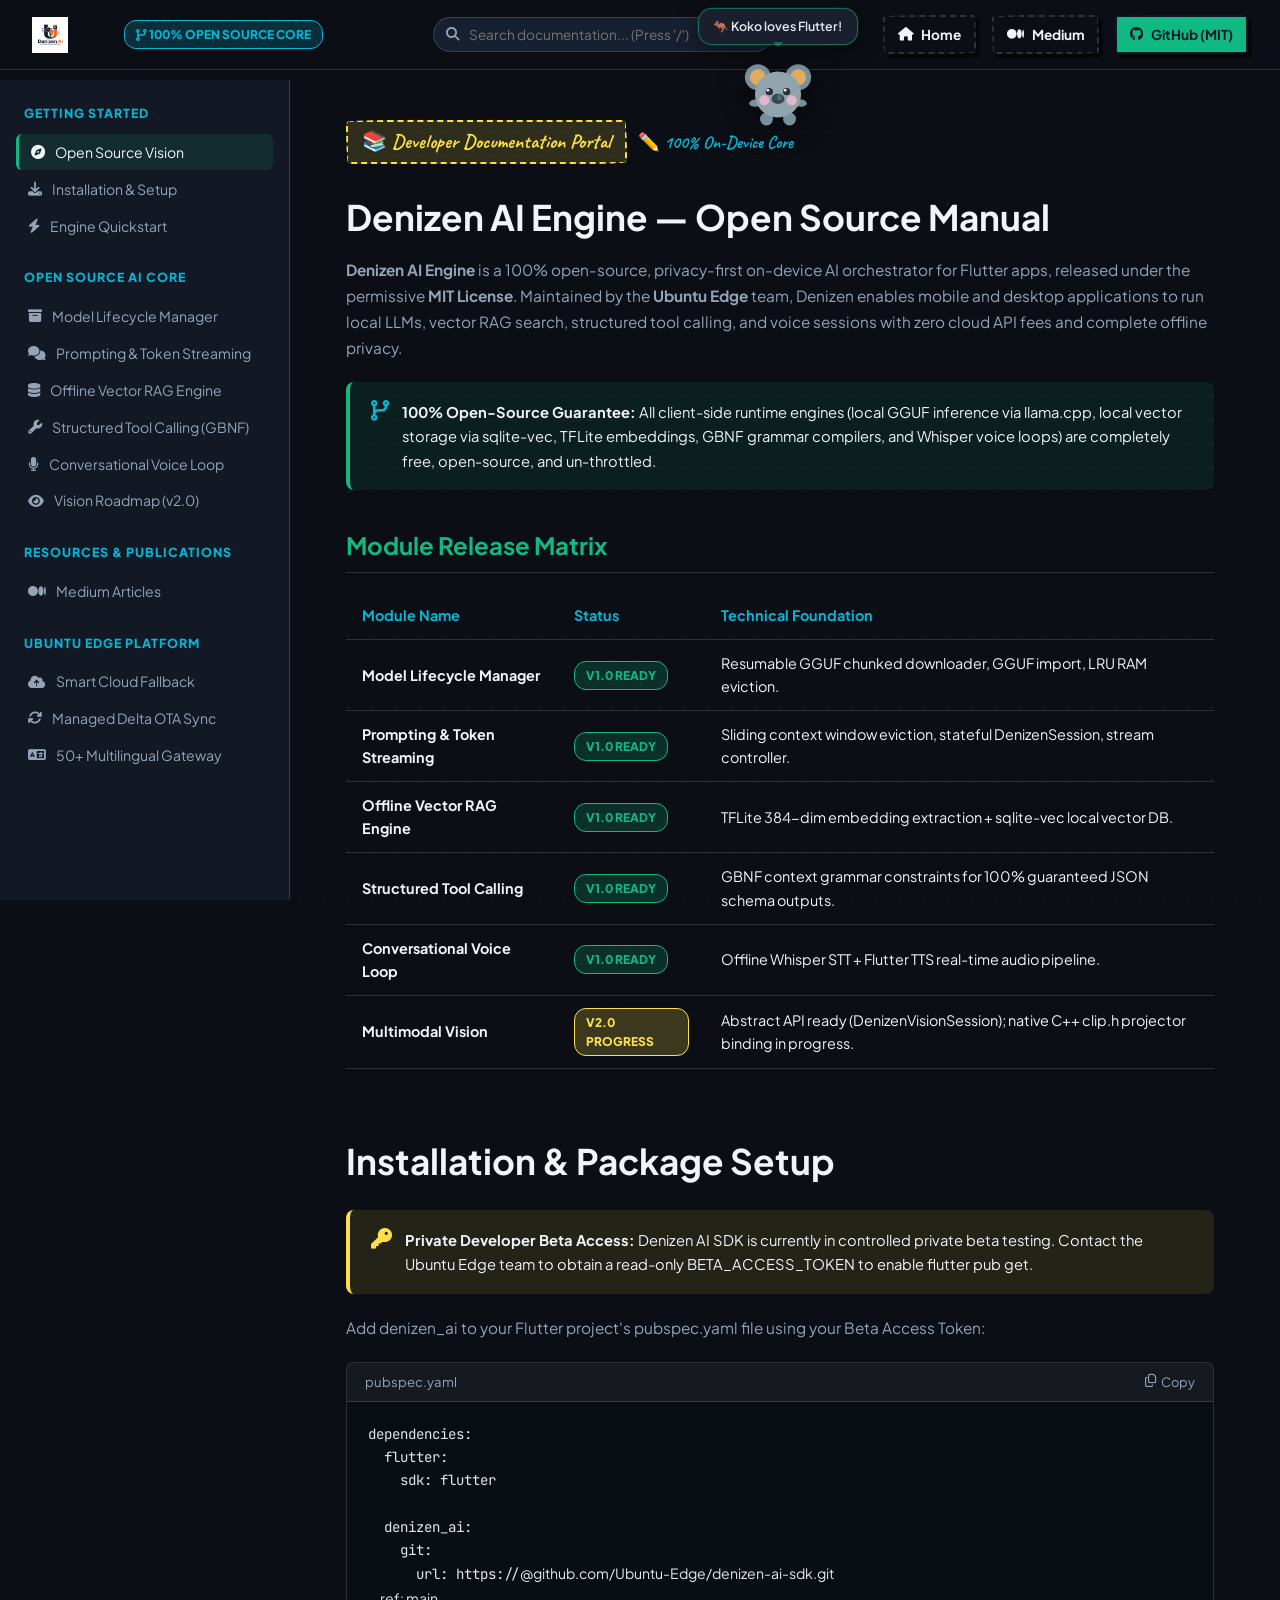
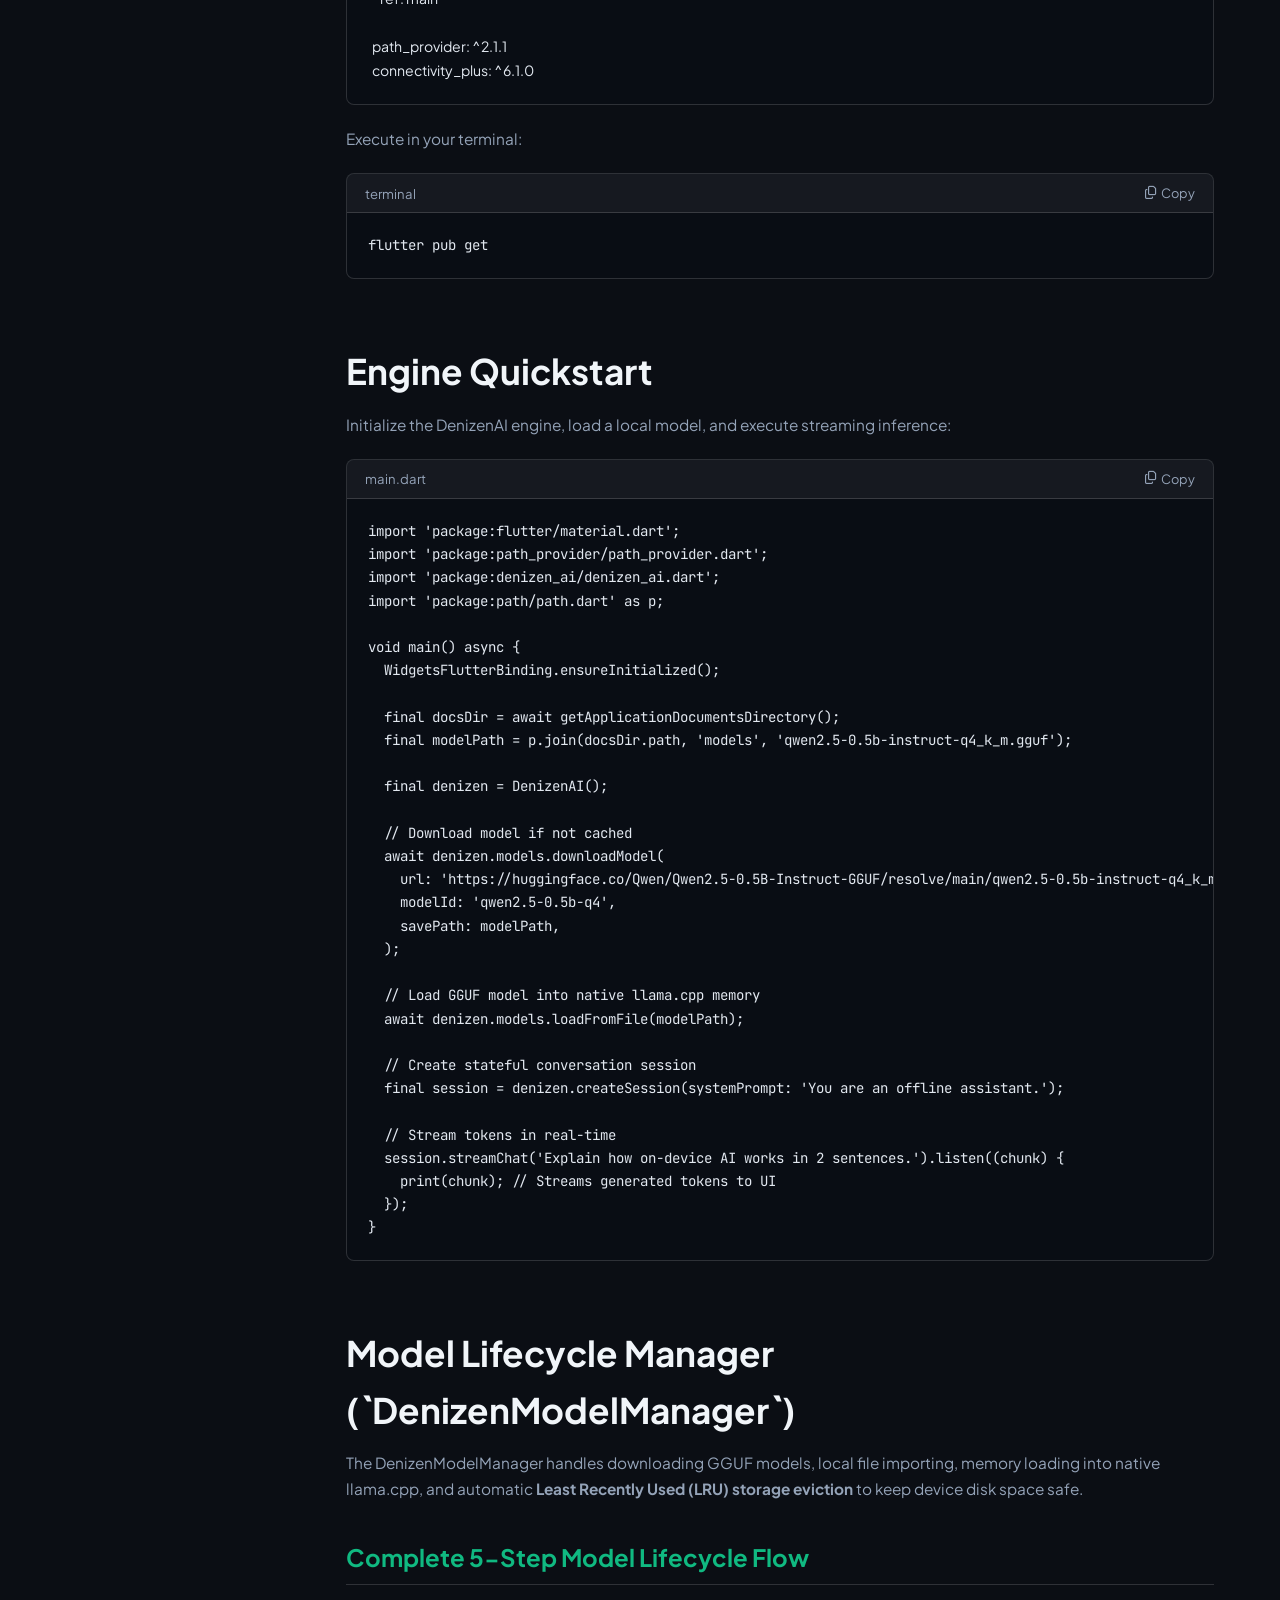
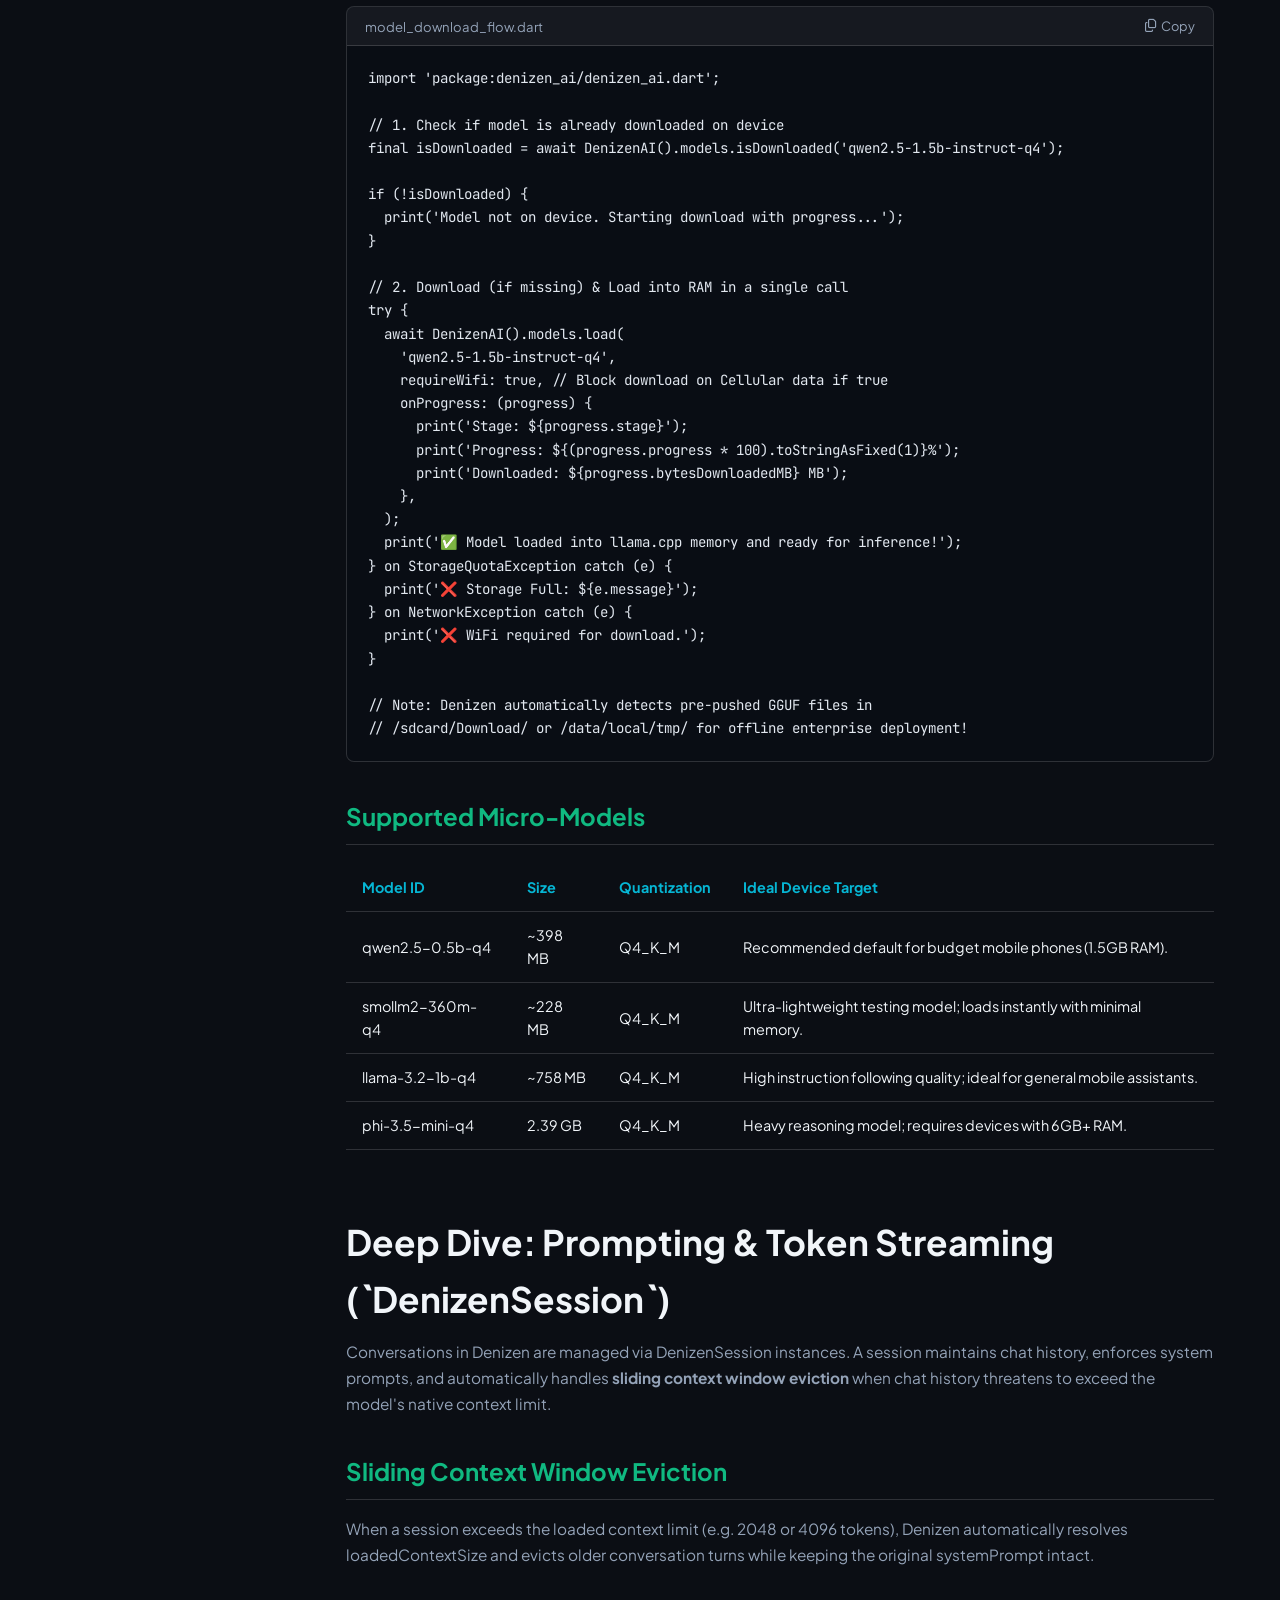
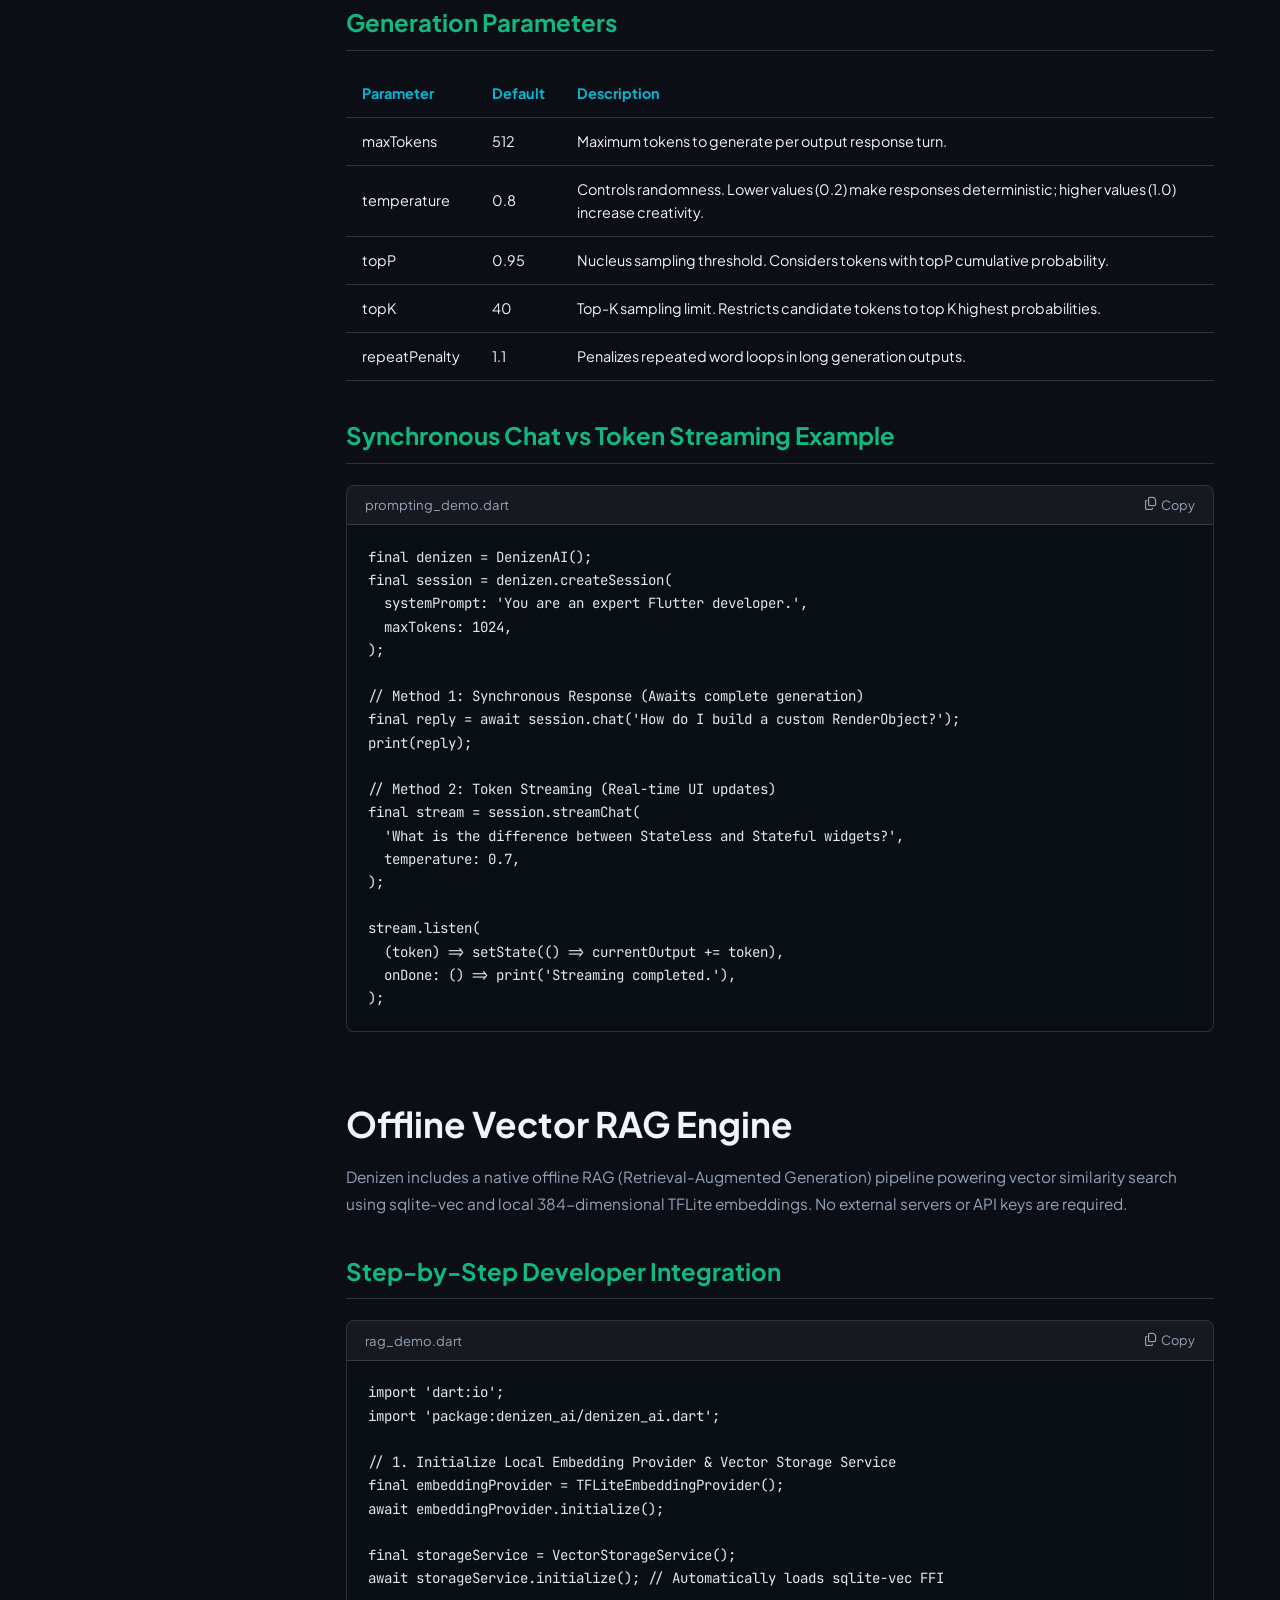
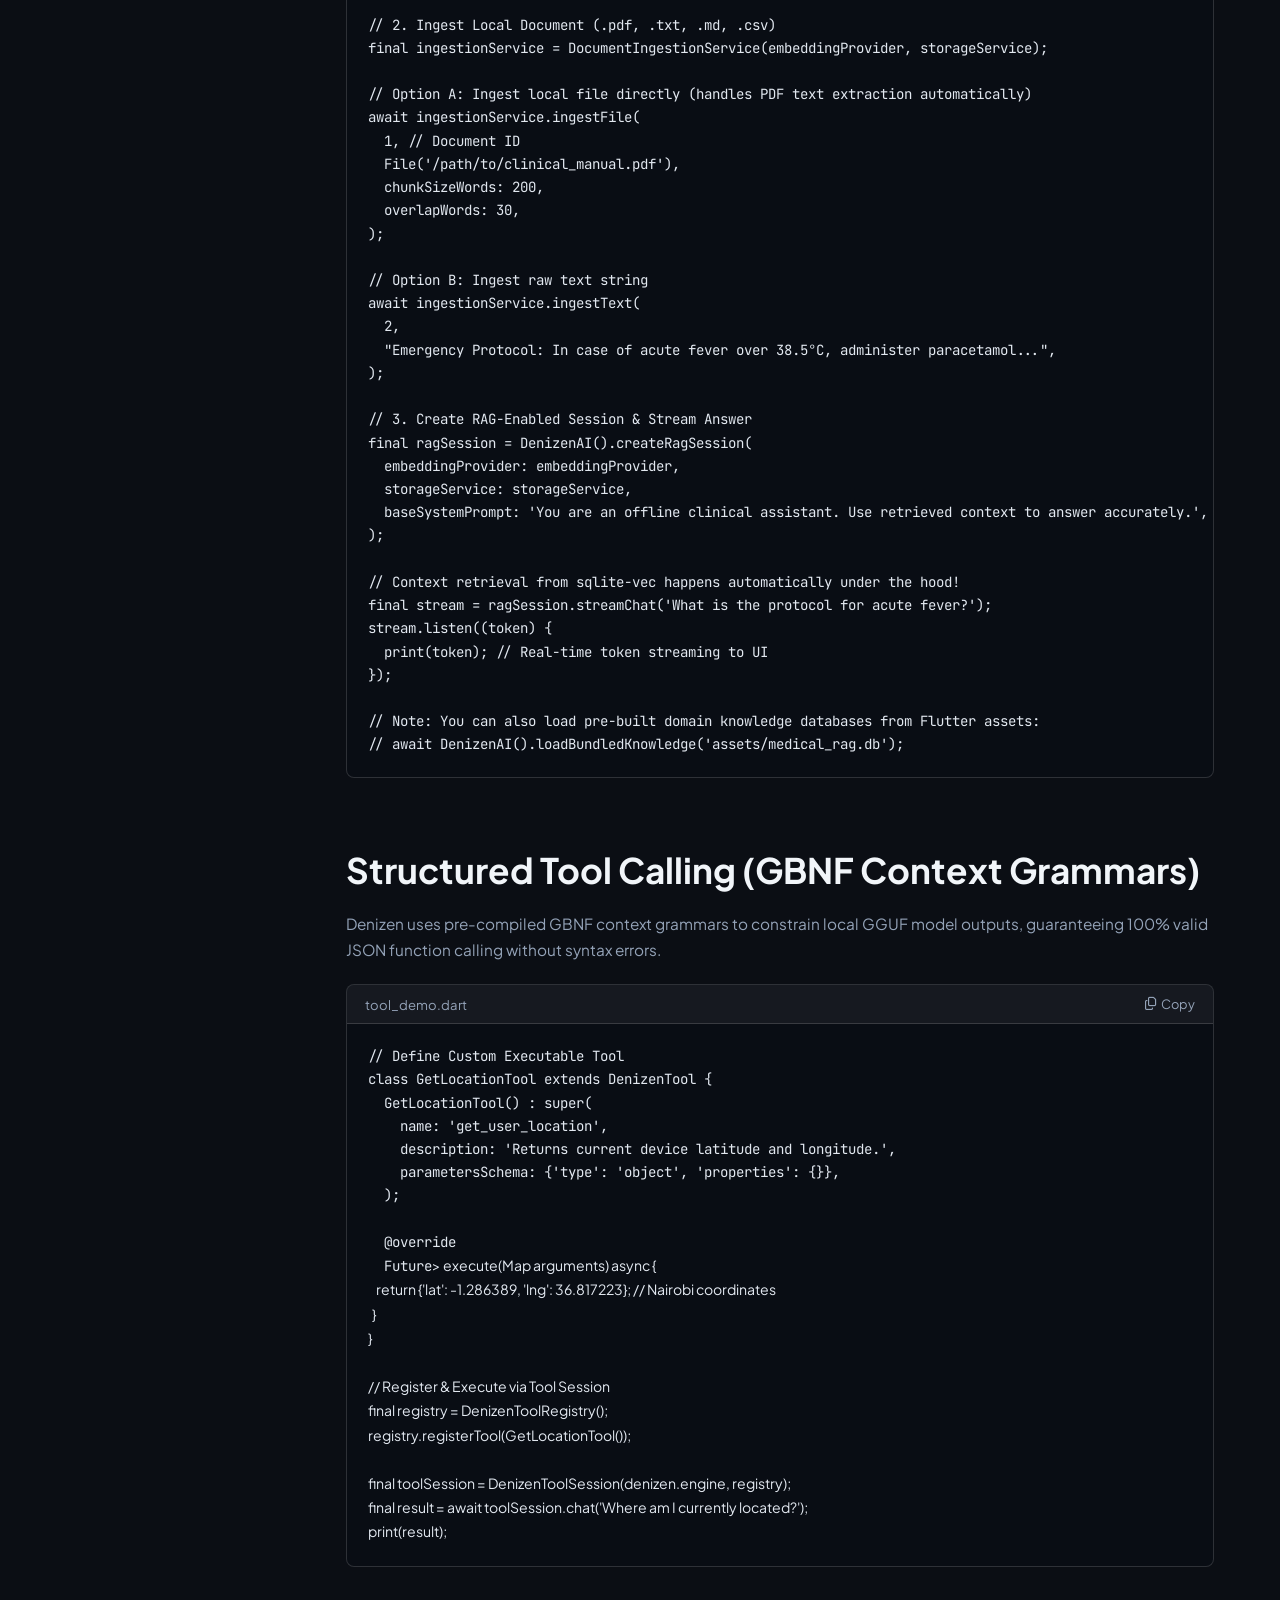
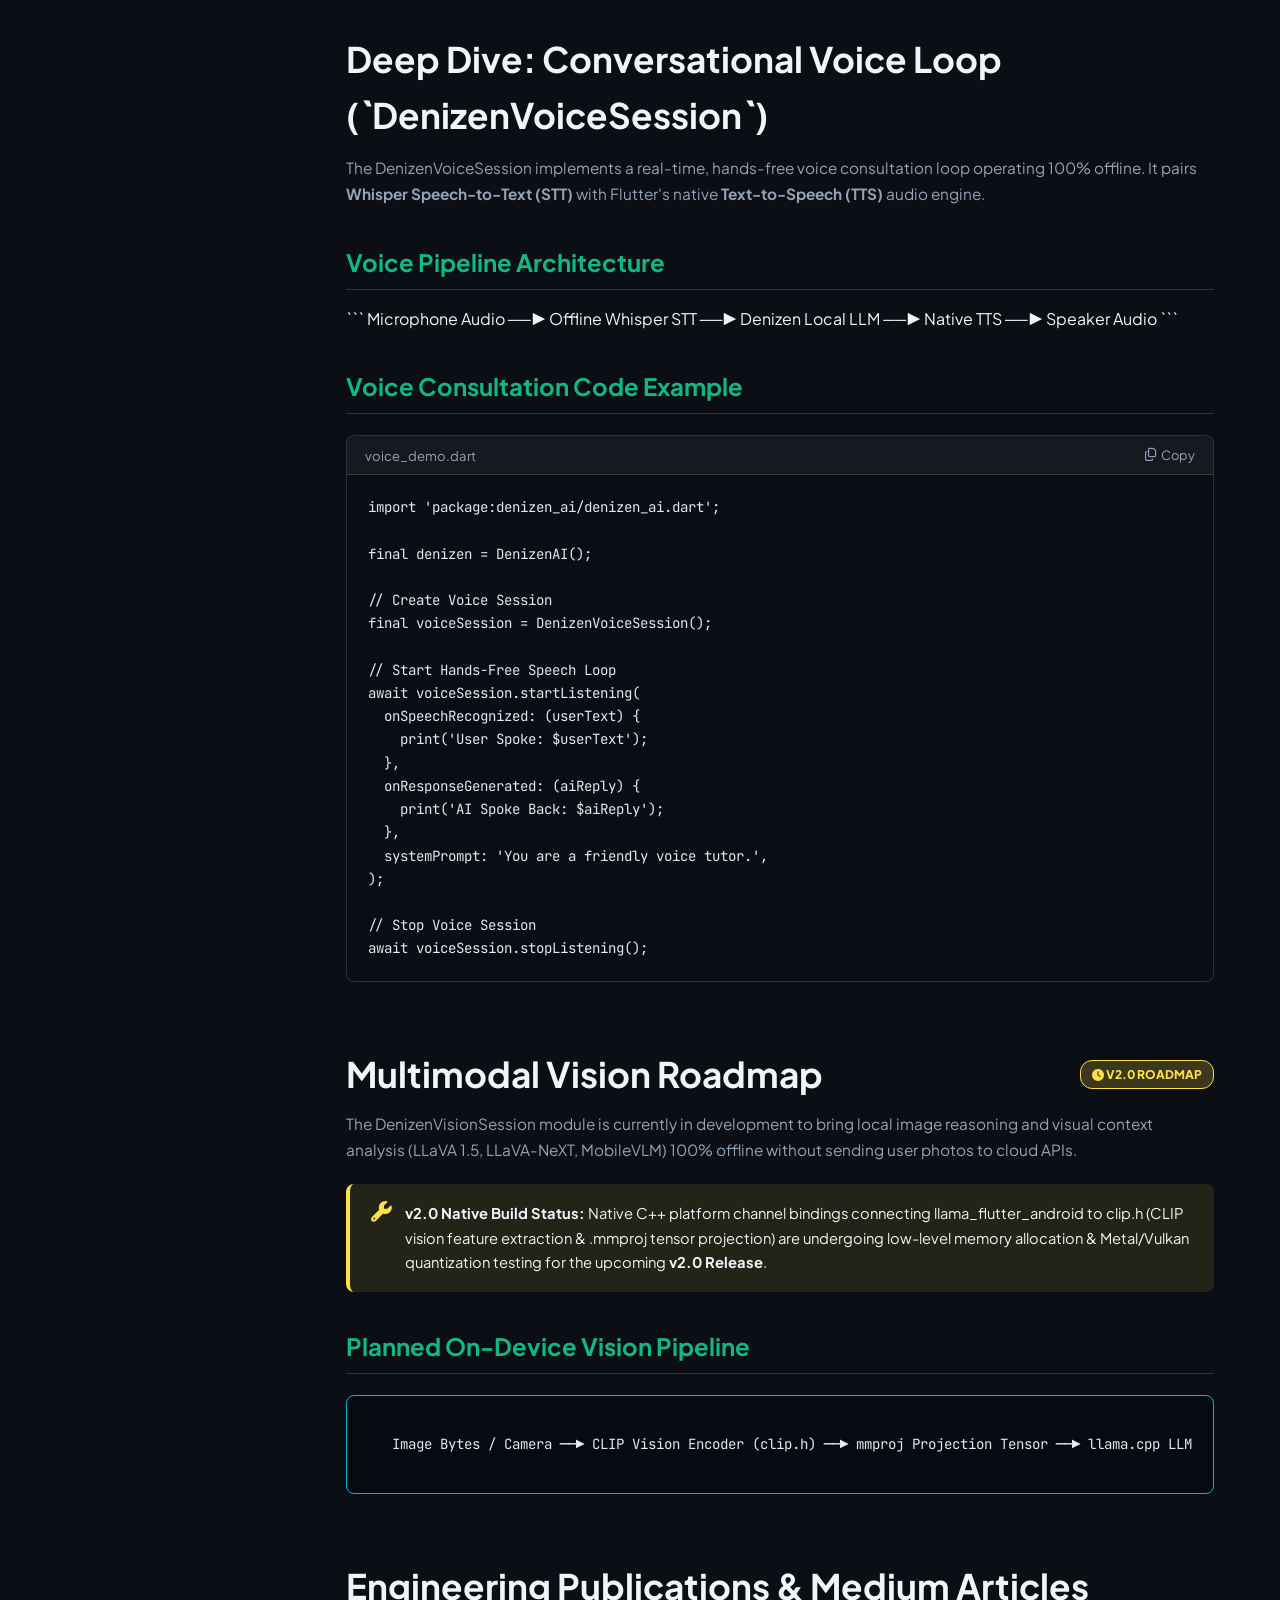
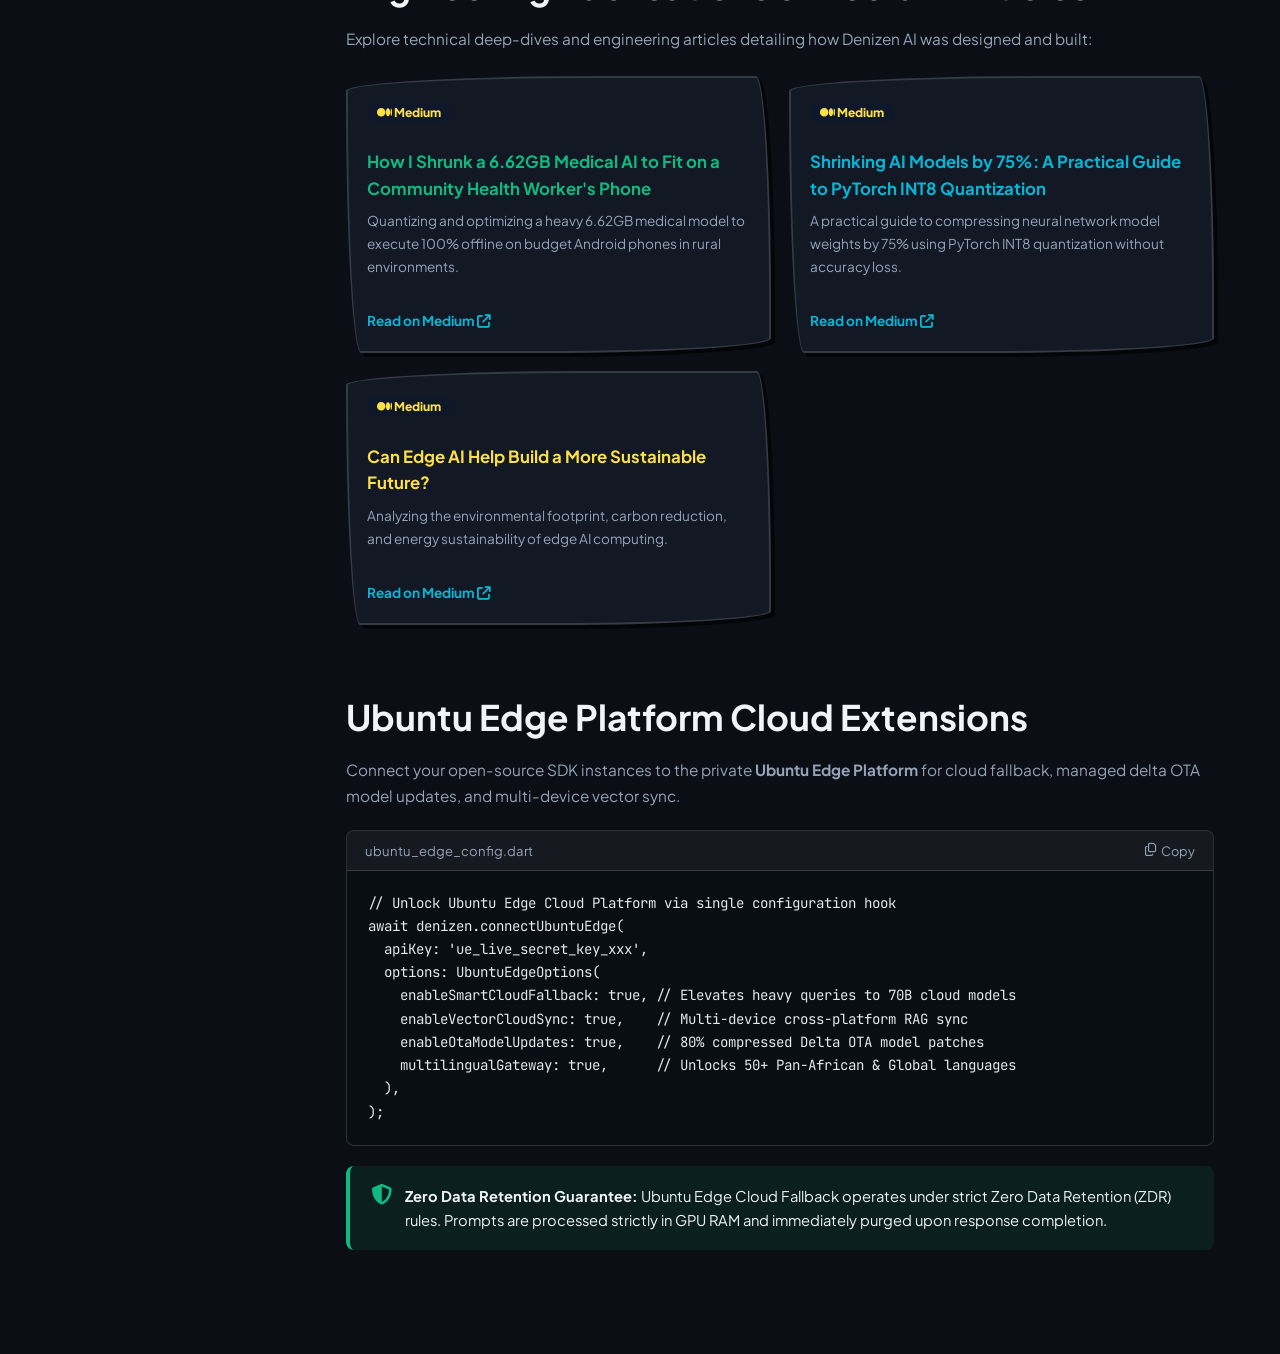
==== docs.html @ 483d98f9 "first commit" ====
<!DOCTYPE html>
<html lang="en" class="dark">
<head>
  <meta charset="UTF-8">
  <meta name="viewport" content="width=device-width, initial-scale=1.0">
  <title>Developer Documentation | Denizen AI Open Source Engine</title>
  <meta name="description" content="Official developer documentation for Denizen AI Engine: 100% open-source on-device AI framework for Flutter. Complete guides for GGUF LLMs, Vector RAG, Tool Calling, and Voice Loops.">
  
  <!-- Google Fonts -->
  <link rel="preconnect" href="https://fonts.googleapis.com">
  <link rel="preconnect" href="https://fonts.gstatic.com" crossorigin>
  <link href="https://fonts.googleapis.com/css2?family=Caveat:wght@600;700&family=Plus+Jakarta+Sans:wght@300;400;500;600;700;800&family=JetBrains+Mono:wght@400;600;700&display=swap" rel="stylesheet">
  
  <!-- FontAwesome Icons -->
  <link rel="stylesheet" href="https://cdnjs.cloudflare.com/ajax/libs/font-awesome/6.5.1/css/all.min.css">
  
  <!-- Custom Stylesheet -->
  <link rel="stylesheet" href="styles.css">

  <style>
    /* Documentation Portal Custom Layout Styling */
    .docs-layout {
      display: flex;
      min-height: calc(100vh - 120px);
      max-width: 1440px;
      margin: 0 auto;
      padding-top: 80px;
    }
    
    .docs-sidebar {
      width: 290px;
      position: sticky;
      top: 80px;
      height: calc(100vh - 80px);
      overflow-y: auto;
      border-right: 1px solid var(--border-sketch);
      padding: 1.5rem 1rem;
      background: var(--bg-card);
      flex-shrink: 0;
    }

    .docs-sidebar-section {
      margin-bottom: 1.5rem;
    }

    .docs-sidebar-title {
      font-size: 0.78rem;
      text-transform: uppercase;
      letter-spacing: 1px;
      color: var(--sketch-cyan);
      font-weight: 800;
      margin-bottom: 0.6rem;
      padding-left: 0.5rem;
    }

    .docs-sidebar-links {
      list-style: none;
      padding: 0;
      margin: 0;
    }

    .docs-sidebar-links a {
      display: flex;
      align-items: center;
      gap: 0.6rem;
      padding: 0.45rem 0.75rem;
      color: var(--text-muted);
      text-decoration: none;
      font-size: 0.88rem;
      border-radius: 6px;
      transition: all 0.2s ease;
    }

    .docs-sidebar-links a:hover,
    .docs-sidebar-links a.active {
      color: var(--text-main);
      background: rgba(16, 185, 129, 0.12);
      border-left: 3px solid var(--sketch-mint);
    }

    .docs-content {
      flex: 1;
      padding: 2.5rem 3.5rem;
      max-width: 980px;
      overflow-y: auto;
    }

    .docs-header-bar {
      position: fixed;
      top: 0;
      left: 0;
      right: 0;
      height: 70px;
      background: var(--bg-dark);
      border-bottom: 1px solid var(--border-sketch);
      display: flex;
      align-items: center;
      justify-content: space-between;
      padding: 0 2rem;
      z-index: 1000;
    }

    .docs-search-box {
      position: relative;
      width: 340px;
    }

    .docs-search-box input {
      width: 100%;
      background: var(--bg-input);
      border: 1px solid var(--border-sketch);
      color: var(--text-main);
      padding: 0.5rem 1rem 0.5rem 2.2rem;
      border-radius: 20px;
      font-size: 0.85rem;
    }

    .docs-search-box i {
      position: absolute;
      left: 0.8rem;
      top: 50%;
      transform: translateY(-50%);
      color: var(--text-muted);
      font-size: 0.85rem;
    }

    .docs-section {
      margin-bottom: 4rem;
      scroll-margin-top: 90px;
    }

    .docs-section h1 {
      font-size: 2.2rem;
      margin-bottom: 0.75rem;
      color: var(--text-main);
    }

    .docs-section h2 {
      font-size: 1.5rem;
      margin-top: 2.2rem;
      margin-bottom: 1rem;
      color: var(--sketch-mint);
      border-bottom: 1px solid var(--border-sketch);
      padding-bottom: 0.5rem;
    }

    .docs-section h3 {
      font-size: 1.15rem;
      margin-top: 1.6rem;
      margin-bottom: 0.6rem;
      color: var(--sketch-yellow);
    }

    .docs-section p {
      line-height: 1.7;
      color: var(--text-muted);
      margin-bottom: 1rem;
      font-size: 0.96rem;
    }

    .docs-section ul, .docs-section ol {
      color: var(--text-muted);
      line-height: 1.7;
      margin-bottom: 1.2rem;
      padding-left: 1.5rem;
    }

    .docs-section li {
      margin-bottom: 0.4rem;
    }

    .doc-alert {
      padding: 1.1rem 1.3rem;
      border-radius: 8px;
      margin: 1.3rem 0;
      display: flex;
      gap: 0.85rem;
      align-items: flex-start;
      font-size: 0.92rem;
      line-height: 1.65;
    }

    .doc-alert-tip {
      background: rgba(16, 185, 129, 0.1);
      border-left: 4px solid var(--sketch-mint);
      color: var(--text-main);
    }

    .doc-alert-important {
      background: rgba(253, 224, 71, 0.1);
      border-left: 4px solid var(--sketch-yellow);
      color: var(--text-main);
    }

    .doc-alert-warning {
      background: rgba(251, 113, 133, 0.1);
      border-left: 4px solid var(--sketch-pink);
      color: var(--text-main);
    }

    .code-block-wrapper {
      position: relative;
      margin: 1.3rem 0;
      background: #090d14;
      border: 1px solid var(--border-sketch);
      border-radius: 8px;
      overflow: hidden;
    }

    .code-header {
      display: flex;
      justify-content: space-between;
      align-items: center;
      padding: 0.55rem 1.1rem;
      background: rgba(255, 255, 255, 0.05);
      border-bottom: 1px solid var(--border-sketch);
      font-family: var(--font-mono);
      font-size: 0.82rem;
      color: var(--text-muted);
    }

    .btn-copy {
      background: transparent;
      border: none;
      color: var(--text-muted);
      cursor: pointer;
      font-size: 0.8rem;
      display: flex;
      align-items: center;
      gap: 0.35rem;
      transition: color 0.2s;
    }

    .btn-copy:hover {
      color: var(--sketch-mint);
    }

    pre code {
      display: block;
      padding: 1.3rem;
      overflow-x: auto;
      font-family: var(--font-mono);
      font-size: 0.88rem;
      line-height: 1.65;
      color: #e2e8f0;
    }

    .badge-status {
      display: inline-block;
      padding: 0.25rem 0.7rem;
      border-radius: 12px;
      font-size: 0.75rem;
      font-weight: 800;
      text-transform: uppercase;
    }

    .badge-ready {
      background: rgba(16, 185, 129, 0.2);
      color: var(--sketch-mint);
      border: 1px solid var(--sketch-mint);
    }

    .badge-open-source {
      background: rgba(6, 182, 212, 0.2);
      color: var(--sketch-cyan);
      border: 1px solid var(--sketch-cyan);
    }

    .badge-progress {
      background: rgba(253, 224, 71, 0.2);
      color: var(--sketch-yellow);
      border: 1px solid var(--sketch-yellow);
    }

    .params-table {
      width: 100%;
      border-collapse: collapse;
      margin: 1.2rem 0;
      font-size: 0.9rem;
    }

    .params-table th, .params-table td {
      padding: 0.75rem 1rem;
      border-bottom: 1px solid var(--border-sketch);
      text-align: left;
    }

    .params-table th {
      color: var(--sketch-cyan);
      font-weight: 700;
    }

    @media (max-width: 900px) {
      .docs-sidebar {
        display: none;
      }
      .docs-content {
        padding: 1.5rem;
      }
      .docs-search-box {
        width: 180px;
      }
    }
  </style>
</head>
<body>

  <!-- Noise & Doodle Background Overlay -->
  <div class="doodle-bg-overlay"></div>

  <!-- Documentation Header Bar -->
  <header class="docs-header-bar">
    <div style="display: flex; align-items: center; gap: 1rem;">
      <a href="index.html" class="logo">
        <img src="assets/denizen_logo.png" alt="Denizen AI Logo" style="height: 36px;">
      </a>
      <span class="badge-status badge-open-source"><i class="fa-solid fa-code-branch"></i> 100% Open Source Core</span>
    </div>

    <div class="docs-search-box">
      <i class="fa-solid fa-magnifying-glass"></i>
      <input type="text" id="docsSearch" placeholder="Search documentation... (Press '/')" onkeyup="filterDocs()">
    </div>

    <div style="display: flex; align-items: center; gap: 1rem;">
      <a href="index.html" class="btn btn-sketch-outline" style="padding: 0.4rem 0.8rem; font-size: 0.85rem;">
        <i class="fa-solid fa-house"></i> Home
      </a>
      <a href="https://medium.com/@ibrahimfadhili" target="_blank" class="btn btn-sketch-outline" style="padding: 0.4rem 0.8rem; font-size: 0.85rem;">
        <i class="fa-brands fa-medium"></i> Medium
      </a>
      <a href="https://github.com/Ubuntu-Edge/denizen-ai-sdk" target="_blank" class="btn btn-sketch-primary" style="padding: 0.4rem 0.8rem; font-size: 0.85rem;">
        <i class="fa-brands fa-github"></i> GitHub (MIT)
      </a>
    </div>
  </header>

  <!-- Docs Main Layout -->
  <div class="docs-layout">

    <!-- Sidebar Navigation -->
    <aside class="docs-sidebar">
      <div class="docs-sidebar-section">
        <div class="docs-sidebar-title">Getting Started</div>
        <ul class="docs-sidebar-links">
          <li><a href="#overview" class="active"><i class="fa-solid fa-compass"></i> Open Source Vision</a></li>
          <li><a href="#installation"><i class="fa-solid fa-download"></i> Installation & Setup</a></li>
          <li><a href="#quickstart"><i class="fa-solid fa-bolt"></i> Engine Quickstart</a></li>
        </ul>
      </div>

      <div class="docs-sidebar-section">
        <div class="docs-sidebar-title">Open Source AI Core</div>
        <ul class="docs-sidebar-links">
          <li><a href="#model-management"><i class="fa-solid fa-box-archive"></i> Model Lifecycle Manager</a></li>
          <li><a href="#prompting-streaming"><i class="fa-solid fa-comments"></i> Prompting & Token Streaming</a></li>
          <li><a href="#vector-rag"><i class="fa-solid fa-database"></i> Offline Vector RAG Engine</a></li>
          <li><a href="#tool-calling"><i class="fa-solid fa-wrench"></i> Structured Tool Calling (GBNF)</a></li>
          <li><a href="#voice-engine"><i class="fa-solid fa-microphone"></i> Conversational Voice Loop</a></li>
          <li><a href="#multimodal-vision"><i class="fa-solid fa-eye"></i> Vision Roadmap (v2.0)</a></li>
        </ul>
      </div>

      <div class="docs-sidebar-section">
        <div class="docs-sidebar-title">Resources & Publications</div>
        <ul class="docs-sidebar-links">
          <li><a href="#medium-articles"><i class="fa-brands fa-medium"></i> Medium Articles</a></li>
        </ul>
      </div>

      <div class="docs-sidebar-section">
        <div class="docs-sidebar-title">Ubuntu Edge Platform</div>
        <ul class="docs-sidebar-links">
          <li><a href="#smart-cloud-fallback"><i class="fa-solid fa-cloud-arrow-up"></i> Smart Cloud Fallback</a></li>
          <li><a href="#delta-ota-updates"><i class="fa-solid fa-arrows-rotate"></i> Managed Delta OTA Sync</a></li>
          <li><a href="#multilingual"><i class="fa-solid fa-language"></i> 50+ Multilingual Gateway</a></li>
        </ul>
      </div>
    </aside>

    <!-- Main Documentation Content -->
    <main class="docs-content">

      <!-- SECTION 1: OVERVIEW -->
      <section id="overview" class="docs-section">
        <div style="margin-bottom: 0.8rem;">
          <span class="handwriting-badge bg-yellow">📚 Developer Documentation Portal</span>
          <span class="handwriting" style="font-size: 1.1rem; margin-left: 0.5rem; color: var(--sketch-cyan);">✏️ 100% On-Device Core</span>
        </div>
        <h1>Denizen AI Engine — Open Source Manual</h1>
        <p><strong>Denizen AI Engine</strong> is a 100% open-source, privacy-first on-device AI orchestrator for Flutter apps, released under the permissive <strong>MIT License</strong>. Maintained by the <strong>Ubuntu Edge</strong> team, Denizen enables mobile and desktop applications to run local LLMs, vector RAG search, structured tool calling, and voice sessions with zero cloud API fees and complete offline privacy.</p>
        
        <div class="doc-alert doc-alert-tip">
          <i class="fa-solid fa-code-branch" style="font-size: 1.3rem; color: var(--sketch-cyan);"></i>
          <div>
            <strong>100% Open-Source Guarantee:</strong> All client-side runtime engines (local GGUF inference via <code>llama.cpp</code>, local vector storage via <code>sqlite-vec</code>, TFLite embeddings, GBNF grammar compilers, and Whisper voice loops) are completely free, open-source, and un-throttled.
          </div>
        </div>

        <h2>Module Release Matrix</h2>
        <table class="params-table">
          <thead>
            <tr>
              <th>Module Name</th>
              <th>Status</th>
              <th>Technical Foundation</th>
            </tr>
          </thead>
          <tbody>
            <tr>
              <td><strong>Model Lifecycle Manager</strong></td>
              <td><span class="badge-status badge-ready">v1.0 Ready</span></td>
              <td>Resumable GGUF chunked downloader, GGUF import, LRU RAM eviction.</td>
            </tr>
            <tr>
              <td><strong>Prompting & Token Streaming</strong></td>
              <td><span class="badge-status badge-ready">v1.0 Ready</span></td>
              <td>Sliding context window eviction, stateful <code>DenizenSession</code>, stream controller.</td>
            </tr>
            <tr>
              <td><strong>Offline Vector RAG Engine</strong></td>
              <td><span class="badge-status badge-ready">v1.0 Ready</span></td>
              <td>TFLite 384-dim embedding extraction + <code>sqlite-vec</code> local vector DB.</td>
            </tr>
            <tr>
              <td><strong>Structured Tool Calling</strong></td>
              <td><span class="badge-status badge-ready">v1.0 Ready</span></td>
              <td>GBNF context grammar constraints for 100% guaranteed JSON schema outputs.</td>
            </tr>
            <tr>
              <td><strong>Conversational Voice Loop</strong></td>
              <td><span class="badge-status badge-ready">v1.0 Ready</span></td>
              <td>Offline Whisper STT + Flutter TTS real-time audio pipeline.</td>
            </tr>
            <tr>
              <td><strong>Multimodal Vision</strong></td>
              <td><span class="badge-status badge-progress">v2.0 Progress</span></td>
              <td>Abstract API ready (<code>DenizenVisionSession</code>); native C++ <code>clip.h</code> projector binding in progress.</td>
            </tr>
          </tbody>
        </table>
      </section>

      <!-- SECTION 2: INSTALLATION -->
      <section id="installation" class="docs-section">
        <h1>Installation & Package Setup</h1>
        
        <div class="doc-alert doc-alert-tip" style="border-left-color: var(--sketch-yellow); background: rgba(253, 224, 71, 0.1);">
          <i class="fa-solid fa-key" style="font-size: 1.3rem; color: var(--sketch-yellow);"></i>
          <div>
            <strong>Private Developer Beta Access:</strong> Denizen AI SDK is currently in controlled private beta testing. Contact the Ubuntu Edge team to obtain a read-only <code>BETA_ACCESS_TOKEN</code> to enable <code>flutter pub get</code>.
          </div>
        </div>

        <p>Add <code>denizen_ai</code> to your Flutter project's <code>pubspec.yaml</code> file using your Beta Access Token:</p>

        <div class="code-block-wrapper">
          <div class="code-header">
            <span>pubspec.yaml</span>
            <button class="btn-copy" onclick="copyCode(this)"><i class="fa-regular fa-copy"></i> Copy</button>
          </div>
          <pre><code>dependencies:
  flutter:
    sdk: flutter

  denizen_ai:
    git:
      url: https://<YOUR_BETA_TOKEN>@github.com/Ubuntu-Edge/denizen-ai-sdk.git
      ref: main

  path_provider: ^2.1.1
  connectivity_plus: ^6.1.0</code></pre>
        </div>

        <p>Execute in your terminal:</p>
        <div class="code-block-wrapper">
          <div class="code-header">
            <span>terminal</span>
            <button class="btn-copy" onclick="copyCode(this)"><i class="fa-regular fa-copy"></i> Copy</button>
          </div>
          <pre><code>flutter pub get</code></pre>
        </div>
      </section>

      <!-- SECTION 3: QUICKSTART -->
      <section id="quickstart" class="docs-section">
        <h1>Engine Quickstart</h1>
        <p>Initialize the <code>DenizenAI</code> engine, load a local model, and execute streaming inference:</p>

        <div class="code-block-wrapper">
          <div class="code-header">
            <span>main.dart</span>
            <button class="btn-copy" onclick="copyCode(this)"><i class="fa-regular fa-copy"></i> Copy</button>
          </div>
          <pre><code>import 'package:flutter/material.dart';
import 'package:path_provider/path_provider.dart';
import 'package:denizen_ai/denizen_ai.dart';
import 'package:path/path.dart' as p;

void main() async {
  WidgetsFlutterBinding.ensureInitialized();

  final docsDir = await getApplicationDocumentsDirectory();
  final modelPath = p.join(docsDir.path, 'models', 'qwen2.5-0.5b-instruct-q4_k_m.gguf');

  final denizen = DenizenAI();
  
  // Download model if not cached
  await denizen.models.downloadModel(
    url: 'https://huggingface.co/Qwen/Qwen2.5-0.5B-Instruct-GGUF/resolve/main/qwen2.5-0.5b-instruct-q4_k_m.gguf',
    modelId: 'qwen2.5-0.5b-q4',
    savePath: modelPath,
  );

  // Load GGUF model into native llama.cpp memory
  await denizen.models.loadFromFile(modelPath);

  // Create stateful conversation session
  final session = denizen.createSession(systemPrompt: 'You are an offline assistant.');

  // Stream tokens in real-time
  session.streamChat('Explain how on-device AI works in 2 sentences.').listen((chunk) {
    print(chunk); // Streams generated tokens to UI
  });
}</code></pre>
        </div>
      </section>

      <!-- SECTION 4: MODEL MANAGEMENT -->
      <section id="model-management" class="docs-section">
        <h1>Model Lifecycle Manager (`DenizenModelManager`)</h1>
        <p>The <code>DenizenModelManager</code> handles downloading GGUF models, local file importing, memory loading into native <code>llama.cpp</code>, and automatic <strong>Least Recently Used (LRU) storage eviction</strong> to keep device disk space safe.</p>

        <h2>Complete 5-Step Model Lifecycle Flow</h2>
        <div class="code-block-wrapper">
          <div class="code-header">
            <span>model_download_flow.dart</span>
            <button class="btn-copy" onclick="copyCode(this)"><i class="fa-regular fa-copy"></i> Copy</button>
          </div>
          <pre><code>import 'package:denizen_ai/denizen_ai.dart';

// 1. Check if model is already downloaded on device
final isDownloaded = await DenizenAI().models.isDownloaded('qwen2.5-1.5b-instruct-q4');

if (!isDownloaded) {
  print('Model not on device. Starting download with progress...');
}

// 2. Download (if missing) & Load into RAM in a single call
try {
  await DenizenAI().models.load(
    'qwen2.5-1.5b-instruct-q4',
    requireWifi: true, // Block download on Cellular data if true
    onProgress: (progress) {
      print('Stage: ${progress.stage}');
      print('Progress: ${(progress.progress * 100).toStringAsFixed(1)}%');
      print('Downloaded: ${progress.bytesDownloadedMB} MB');
    },
  );
  print('✅ Model loaded into llama.cpp memory and ready for inference!');
} on StorageQuotaException catch (e) {
  print('❌ Storage Full: ${e.message}');
} on NetworkException catch (e) {
  print('❌ WiFi required for download.');
}

// Note: Denizen automatically detects pre-pushed GGUF files in 
// /sdcard/Download/ or /data/local/tmp/ for offline enterprise deployment!</code></pre>
        </div>

        <h2>Supported Micro-Models</h2>
        <table class="params-table">
          <thead>
            <tr>
              <th>Model ID</th>
              <th>Size</th>
              <th>Quantization</th>
              <th>Ideal Device Target</th>
            </tr>
          </thead>
          <tbody>
            <tr>
              <td><code>qwen2.5-0.5b-q4</code></td>
              <td>~398 MB</td>
              <td>Q4_K_M</td>
              <td>Recommended default for budget mobile phones (1.5GB RAM).</td>
            </tr>
            <tr>
              <td><code>smollm2-360m-q4</code></td>
              <td>~228 MB</td>
              <td>Q4_K_M</td>
              <td>Ultra-lightweight testing model; loads instantly with minimal memory.</td>
            </tr>
            <tr>
              <td><code>llama-3.2-1b-q4</code></td>
              <td>~758 MB</td>
              <td>Q4_K_M</td>
              <td>High instruction following quality; ideal for general mobile assistants.</td>
            </tr>
            <tr>
              <td><code>phi-3.5-mini-q4</code></td>
              <td>2.39 GB</td>
              <td>Q4_K_M</td>
              <td>Heavy reasoning model; requires devices with 6GB+ RAM.</td>
            </tr>
          </tbody>
        </table>
      </section>

      <!-- SECTION 5: DEEP DIVE - PROMPTING & STREAMING -->
      <section id="prompting-streaming" class="docs-section">
        <h1>Deep Dive: Prompting & Token Streaming (`DenizenSession`)</h1>
        <p>Conversations in Denizen are managed via <code>DenizenSession</code> instances. A session maintains chat history, enforces system prompts, and automatically handles <strong>sliding context window eviction</strong> when chat history threatens to exceed the model's native context limit.</p>

        <h2>Sliding Context Window Eviction</h2>
        <p>When a session exceeds the loaded context limit (e.g. 2048 or 4096 tokens), Denizen automatically resolves <code>loadedContextSize</code> and evicts older conversation turns while keeping the original <code>systemPrompt</code> intact.</p>

        <h2>Generation Parameters</h2>
        <table class="params-table">
          <thead>
            <tr>
              <th>Parameter</th>
              <th>Default</th>
              <th>Description</th>
            </tr>
          </thead>
          <tbody>
            <tr>
              <td><code>maxTokens</code></td>
              <td><code>512</code></td>
              <td>Maximum tokens to generate per output response turn.</td>
            </tr>
            <tr>
              <td><code>temperature</code></td>
              <td><code>0.8</code></td>
              <td>Controls randomness. Lower values (0.2) make responses deterministic; higher values (1.0) increase creativity.</td>
            </tr>
            <tr>
              <td><code>topP</code></td>
              <td><code>0.95</code></td>
              <td>Nucleus sampling threshold. Considers tokens with topP cumulative probability.</td>
            </tr>
            <tr>
              <td><code>topK</code></td>
              <td><code>40</code></td>
              <td>Top-K sampling limit. Restricts candidate tokens to top K highest probabilities.</td>
            </tr>
            <tr>
              <td><code>repeatPenalty</code></td>
              <td><code>1.1</code></td>
              <td>Penalizes repeated word loops in long generation outputs.</td>
            </tr>
          </tbody>
        </table>

        <h2>Synchronous Chat vs Token Streaming Example</h2>
        <div class="code-block-wrapper">
          <div class="code-header">
            <span>prompting_demo.dart</span>
            <button class="btn-copy" onclick="copyCode(this)"><i class="fa-regular fa-copy"></i> Copy</button>
          </div>
          <pre><code>final denizen = DenizenAI();
final session = denizen.createSession(
  systemPrompt: 'You are an expert Flutter developer.',
  maxTokens: 1024,
);

// Method 1: Synchronous Response (Awaits complete generation)
final reply = await session.chat('How do I build a custom RenderObject?');
print(reply);

// Method 2: Token Streaming (Real-time UI updates)
final stream = session.streamChat(
  'What is the difference between Stateless and Stateful widgets?',
  temperature: 0.7,
);

stream.listen(
  (token) => setState(() => currentOutput += token),
  onDone: () => print('Streaming completed.'),
);</code></pre>
        </div>
      </section>

      <!-- SECTION 6: OFFLINE VECTOR RAG -->
      <section id="vector-rag" class="docs-section">
        <h1>Offline Vector RAG Engine</h1>
        <p>Denizen includes a native offline RAG (Retrieval-Augmented Generation) pipeline powering vector similarity search using <code>sqlite-vec</code> and local 384-dimensional TFLite embeddings. No external servers or API keys are required.</p>

        <h2>Step-by-Step Developer Integration</h2>
        <div class="code-block-wrapper">
          <div class="code-header">
            <span>rag_demo.dart</span>
            <button class="btn-copy" onclick="copyCode(this)"><i class="fa-regular fa-copy"></i> Copy</button>
          </div>
          <pre><code>import 'dart:io';
import 'package:denizen_ai/denizen_ai.dart';

// 1. Initialize Local Embedding Provider & Vector Storage Service
final embeddingProvider = TFLiteEmbeddingProvider();
await embeddingProvider.initialize();

final storageService = VectorStorageService();
await storageService.initialize(); // Automatically loads sqlite-vec FFI

// 2. Ingest Local Document (.pdf, .txt, .md, .csv)
final ingestionService = DocumentIngestionService(embeddingProvider, storageService);

// Option A: Ingest local file directly (handles PDF text extraction automatically)
await ingestionService.ingestFile(
  1, // Document ID
  File('/path/to/clinical_manual.pdf'),
  chunkSizeWords: 200,
  overlapWords: 30,
);

// Option B: Ingest raw text string
await ingestionService.ingestText(
  2,
  "Emergency Protocol: In case of acute fever over 38.5°C, administer paracetamol...",
);

// 3. Create RAG-Enabled Session & Stream Answer
final ragSession = DenizenAI().createRagSession(
  embeddingProvider: embeddingProvider,
  storageService: storageService,
  baseSystemPrompt: 'You are an offline clinical assistant. Use retrieved context to answer accurately.',
);

// Context retrieval from sqlite-vec happens automatically under the hood!
final stream = ragSession.streamChat('What is the protocol for acute fever?');
stream.listen((token) {
  print(token); // Real-time token streaming to UI
});

// Note: You can also load pre-built domain knowledge databases from Flutter assets:
// await DenizenAI().loadBundledKnowledge('assets/medical_rag.db');</code></pre>
        </div>
      </section>

      <!-- SECTION 7: STRUCTURED TOOL CALLING -->
      <section id="tool-calling" class="docs-section">
        <h1>Structured Tool Calling (GBNF Context Grammars)</h1>
        <p>Denizen uses pre-compiled GBNF context grammars to constrain local GGUF model outputs, guaranteeing 100% valid JSON function calling without syntax errors.</p>

        <div class="code-block-wrapper">
          <div class="code-header">
            <span>tool_demo.dart</span>
            <button class="btn-copy" onclick="copyCode(this)"><i class="fa-regular fa-copy"></i> Copy</button>
          </div>
          <pre><code>// Define Custom Executable Tool
class GetLocationTool extends DenizenTool {
  GetLocationTool() : super(
    name: 'get_user_location',
    description: 'Returns current device latitude and longitude.',
    parametersSchema: {'type': 'object', 'properties': {}},
  );

  @override
  Future<Map<String, dynamic>> execute(Map<String, dynamic> arguments) async {
    return {'lat': -1.286389, 'lng': 36.817223}; // Nairobi coordinates
  }
}

// Register & Execute via Tool Session
final registry = DenizenToolRegistry();
registry.registerTool(GetLocationTool());

final toolSession = DenizenToolSession(denizen.engine, registry);
final result = await toolSession.chat('Where am I currently located?');
print(result);</code></pre>
        </div>
      </section>

      <!-- SECTION 8: CONVERSATIONAL VOICE LOOP -->
      <section id="voice-engine" class="docs-section">
        <h1>Deep Dive: Conversational Voice Loop (`DenizenVoiceSession`)</h1>
        <p>The <code>DenizenVoiceSession</code> implements a real-time, hands-free voice consultation loop operating 100% offline. It pairs <strong>Whisper Speech-to-Text (STT)</strong> with Flutter's native <strong>Text-to-Speech (TTS)</strong> audio engine.</p>

        <h2>Voice Pipeline Architecture</h2>
        ```
         Microphone Audio ──▶ Offline Whisper STT ──▶ Denizen Local LLM ──▶ Native TTS ──▶ Speaker Audio
        ```

        <h2>Voice Consultation Code Example</h2>
        <div class="code-block-wrapper">
          <div class="code-header">
            <span>voice_demo.dart</span>
            <button class="btn-copy" onclick="copyCode(this)"><i class="fa-regular fa-copy"></i> Copy</button>
          </div>
          <pre><code>import 'package:denizen_ai/denizen_ai.dart';

final denizen = DenizenAI();

// Create Voice Session
final voiceSession = DenizenVoiceSession();

// Start Hands-Free Speech Loop
await voiceSession.startListening(
  onSpeechRecognized: (userText) {
    print('User Spoke: $userText');
  },
  onResponseGenerated: (aiReply) {
    print('AI Spoke Back: $aiReply');
  },
  systemPrompt: 'You are a friendly voice tutor.',
);

// Stop Voice Session
await voiceSession.stopListening();</code></pre>
        </div>
      </section>

      <!-- SECTION 9: MULTIMODAL VISION -->
      <section id="multimodal-vision" class="docs-section">
        <div style="display: flex; align-items: center; justify-content: space-between; margin-bottom: 0.5rem;">
          <h1 style="margin: 0;">Multimodal Vision Roadmap</h1>
          <span class="badge-status badge-progress"><i class="fa-solid fa-clock"></i> v2.0 Roadmap</span>
        </div>
        
        <p>The <code>DenizenVisionSession</code> module is currently in development to bring local image reasoning and visual context analysis (LLaVA 1.5, LLaVA-NeXT, MobileVLM) 100% offline without sending user photos to cloud APIs.</p>

        <div class="doc-alert doc-alert-important">
          <i class="fa-solid fa-wrench" style="font-size: 1.3rem; color: var(--sketch-yellow);"></i>
          <div>
            <strong>v2.0 Native Build Status:</strong> Native C++ platform channel bindings connecting <code>llama_flutter_android</code> to <code>clip.h</code> (CLIP vision feature extraction & <code>.mmproj</code> tensor projection) are undergoing low-level memory allocation & Metal/Vulkan quantization testing for the upcoming <strong>v2.0 Release</strong>.
          </div>
        </div>

        <h2>Planned On-Device Vision Pipeline</h2>
        <div class="code-block-wrapper" style="background: #070a10; padding: 1rem; border-color: var(--sketch-cyan);">
          <pre style="margin: 0; padding: 0;"><code> Image Bytes / Camera ──▶ CLIP Vision Encoder (clip.h) ──▶ mmproj Projection Tensor ──▶ llama.cpp LLM Context ──▶ Text Stream</code></pre>
        </div>
      </section>
      <!-- SECTION 10: MEDIUM ENGINEERING PUBLICATIONS -->
      <section id="medium-articles" class="docs-section">
        <h1>Engineering Publications & Medium Articles</h1>
        <p>Explore technical deep-dives and engineering articles detailing how Denizen AI was designed and built:</p>

        <div style="display: grid; grid-template-columns: repeat(auto-fit, minmax(280px, 1fr)); gap: 18px; margin: 1.5rem 0;">
          <a href="https://medium.com/@ibrahimfadhili/how-i-shrunk-a-6-62gb-medical-ai-to-fit-on-a-community-health-workers-phone-7bb77befe1d0" target="_blank" class="sketch-card" style="text-decoration: none; color: inherit; padding: 1.2rem; display: flex; flex-direction: column; justify-content: space-between;">
            <div>
              <span class="doodle-tag" style="margin-bottom: 0.5rem;"><i class="fa-brands fa-medium"></i> Medium</span>
              <h3 style="font-size: 1.05rem; margin-bottom: 0.4rem; color: var(--sketch-mint);">How I Shrunk a 6.62GB Medical AI to Fit on a Community Health Worker's Phone</h3>
              <p style="font-size: 0.85rem; color: var(--text-muted);">Quantizing and optimizing a heavy 6.62GB medical model to execute 100% offline on budget Android phones in rural environments.</p>
            </div>
            <div style="margin-top: 1rem; font-size: 0.85rem; font-weight: 700; color: var(--sketch-cyan);">Read on Medium <i class="fa-solid fa-arrow-up-right-from-square"></i></div>
          </a>

          <a href="https://medium.com/@ibrahimfadhili/shrinking-ai-models-by-75-a-practical-guide-to-pytorch-int8-quantization-f8a24836bc28" target="_blank" class="sketch-card" style="text-decoration: none; color: inherit; padding: 1.2rem; display: flex; flex-direction: column; justify-content: space-between;">
            <div>
              <span class="doodle-tag" style="margin-bottom: 0.5rem;"><i class="fa-brands fa-medium"></i> Medium</span>
              <h3 style="font-size: 1.05rem; margin-bottom: 0.4rem; color: var(--sketch-cyan);">Shrinking AI Models by 75%: A Practical Guide to PyTorch INT8 Quantization</h3>
              <p style="font-size: 0.85rem; color: var(--text-muted);">A practical guide to compressing neural network model weights by 75% using PyTorch INT8 quantization without accuracy loss.</p>
            </div>
            <div style="margin-top: 1rem; font-size: 0.85rem; font-weight: 700; color: var(--sketch-cyan);">Read on Medium <i class="fa-solid fa-arrow-up-right-from-square"></i></div>
          </a>

          <a href="https://medium.com/@ibrahimfadhili/can-edge-ai-help-build-a-more-sustainable-future-d96461188111" target="_blank" class="sketch-card" style="text-decoration: none; color: inherit; padding: 1.2rem; display: flex; flex-direction: column; justify-content: space-between;">
            <div>
              <span class="doodle-tag" style="margin-bottom: 0.5rem;"><i class="fa-brands fa-medium"></i> Medium</span>
              <h3 style="font-size: 1.05rem; margin-bottom: 0.4rem; color: var(--sketch-yellow);">Can Edge AI Help Build a More Sustainable Future?</h3>
              <p style="font-size: 0.85rem; color: var(--text-muted);">Analyzing the environmental footprint, carbon reduction, and energy sustainability of edge AI computing.</p>
            </div>
            <div style="margin-top: 1rem; font-size: 0.85rem; font-weight: 700; color: var(--sketch-cyan);">Read on Medium <i class="fa-solid fa-arrow-up-right-from-square"></i></div>
          </a>
        </div>
      </section>

      <!-- SECTION 11: UBUNTU EDGE PLATFORM -->
      <section id="smart-cloud-fallback" class="docs-section">
        <h1>Ubuntu Edge Platform Cloud Extensions</h1>
        <p>Connect your open-source SDK instances to the private <strong>Ubuntu Edge Platform</strong> for cloud fallback, managed delta OTA model updates, and multi-device vector sync.</p>

        <div class="code-block-wrapper">
          <div class="code-header">
            <span>ubuntu_edge_config.dart</span>
            <button class="btn-copy" onclick="copyCode(this)"><i class="fa-regular fa-copy"></i> Copy</button>
          </div>
          <pre><code>// Unlock Ubuntu Edge Cloud Platform via single configuration hook
await denizen.connectUbuntuEdge(
  apiKey: 'ue_live_secret_key_xxx',
  options: UbuntuEdgeOptions(
    enableSmartCloudFallback: true, // Elevates heavy queries to 70B cloud models
    enableVectorCloudSync: true,    // Multi-device cross-platform RAG sync
    enableOtaModelUpdates: true,    // 80% compressed Delta OTA model patches
    multilingualGateway: true,      // Unlocks 50+ Pan-African & Global languages
  ),
);</code></pre>
        </div>

        <div class="doc-alert doc-alert-tip">
          <i class="fa-solid fa-shield-halved" style="font-size: 1.3rem; color: var(--sketch-mint);"></i>
          <div>
            <strong>Zero Data Retention Guarantee:</strong> Ubuntu Edge Cloud Fallback operates under strict Zero Data Retention (ZDR) rules. Prompts are processed strictly in GPU RAM and immediately purged upon response completion.
          </div>
        </div>
      </section>

    </main>
  </div>

  <script>
    // Copy code snippet helper
    function copyCode(button) {
      const codeBlock = button.parentElement.nextElementSibling.querySelector('code');
      navigator.clipboard.writeText(codeBlock.innerText).then(() => {
        const originalText = button.innerHTML;
        button.innerHTML = '<i class="fa-solid fa-check" style="color: #10b981;"></i> Copied!';
        setTimeout(() => {
          button.innerHTML = originalText;
        }, 2000);
      });
    }

    // Filter documentation sections via search box
    function filterDocs() {
      const query = document.getElementById('docsSearch').value.toLowerCase();
      const sections = document.querySelectorAll('.docs-section');
      
      sections.forEach(sec => {
        const text = sec.innerText.toLowerCase();
        if (text.includes(query)) {
          sec.style.display = 'block';
        } else {
          sec.style.display = 'none';
        }
      });
    }

    // Dynamic Sidebar Active Link Handler & ScrollSpy
    const sidebarLinks = document.querySelectorAll('.docs-sidebar-links a');
    const docSections = document.querySelectorAll('.docs-section');

    function setActiveSidebarLink(activeHref) {
      sidebarLinks.forEach(link => {
        if (link.getAttribute('href') === activeHref) {
          link.classList.add('active');
        } else {
          link.classList.remove('active');
        }
      });
    }

    sidebarLinks.forEach(link => {
      link.addEventListener('click', () => {
        const href = link.getAttribute('href');
        if (href.startsWith('#')) {
          setActiveSidebarLink(href);
        }
      });
    });

    // ScrollSpy: Automatically highlight active section as user scrolls
    const observerOptions = {
      root: null,
      rootMargin: '-10% 0px -65% 0px',
      threshold: 0
    };

    const observer = new IntersectionObserver((entries) => {
      entries.forEach(entry => {
        if (entry.isIntersecting) {
          const id = entry.target.getAttribute('id');
          if (id) {
            setActiveSidebarLink(`#${id}`);
          }
        }
      });
    }, observerOptions);

    docSections.forEach(sec => observer.observe(sec));

    // Shortcut '/' to focus search box
    document.addEventListener('keydown', (e) => {
      if (e.key === '/' && document.activeElement.tagName !== 'INPUT') {
        e.preventDefault();
        document.getElementById('docsSearch').focus();
      }
    });
  </script>

  <!-- ============================================================
       KOKO THE CLIMBING KOALA — Full Animated Mascot
       Koko walks across the bottom, climbs up the edge,
       perches on section headers and drops witty comments!
       ============================================================ -->
  <div id="koala-climber" class="idle" title="Click Koko!" onclick="koalaOnClick()">
    <svg class="koala-svg" viewBox="0 0 100 100" xmlns="http://www.w3.org/2000/svg">
      <!-- Arms (behind body) -->
      <ellipse class="koala-arm-l" cx="18" cy="60" rx="8" ry="5" fill="#78909c" />
      <ellipse class="koala-arm-r" cx="82" cy="60" rx="8" ry="5" fill="#78909c" />
      <!-- Legs -->
      <circle class="koala-leg-l" cx="34" cy="82" r="9" fill="#78909c" />
      <circle class="koala-leg-r" cx="66" cy="82" r="9" fill="#78909c" />
      <!-- Ears -->
      <circle class="koala-ear-l" cx="22" cy="24" r="18" fill="#78909c" />
      <circle cx="22" cy="24" r="11" fill="#ffb74d" opacity="0.75" />
      <circle class="koala-ear-r" cx="78" cy="24" r="18" fill="#78909c" />
      <circle cx="78" cy="24" r="11" fill="#ffb74d" opacity="0.75" />
      <!-- Head -->
      <circle cx="50" cy="48" r="32" fill="#90a4ae" />
      <!-- Cheeks -->
      <circle cx="31" cy="56" r="7" fill="#f8bbd0" opacity="0.8" />
      <circle cx="69" cy="56" r="7" fill="#f8bbd0" opacity="0.8" />
      <!-- Eyes -->
      <circle class="koala-eye" cx="38" cy="44" r="5" fill="#263238" />
      <circle class="koala-eye" cx="62" cy="44" r="5" fill="#263238" />
      <!-- Eye shine -->
      <circle cx="40" cy="42" r="1.8" fill="#ffffff" />
      <circle cx="64" cy="42" r="1.8" fill="#ffffff" />
      <!-- Nose -->
      <ellipse cx="50" cy="54" rx="9" ry="7" fill="#37474f" />
      <ellipse cx="48" cy="52" rx="3" ry="4" fill="#546e7a" />
    </svg>
  </div>
  <div id="koala-speech"></div>

  <script>
    (function() {
      /* =============================================
         KOKO CLIMBING ENGINE
         States: idle → walking → climbing → perched
         ============================================= */
      const koala   = document.getElementById('koala-climber');
      const bubble  = document.getElementById('koala-speech');

      // Section-specific quips
      const sectionQuips = {
        'overview':            ['📚 Welcome to the Docs!', '🌿 Open Source is 🔥', '🦘 Koko loves Flutter!'],
        'installation':        ['📦 pub get denizen_engine!', '⚡ Easy install!', '🛠️ Setup takes 2 mins!'],
        'quickstart':          ['🚀 Let\'s gooo!', '⚡ Quick start time!', '🔥 GGUF on-device!'],
        'model-management':    ['🧠 GGUF models FTW!', '📂 Lifecycle managed!', '💾 sqlite-vec ready!'],
        'prompting-streaming': ['💬 Streaming tokens!', '🌊 Token by token!', '🗣️ Prompt away!'],
        'vector-rag':          ['🔍 Vector RAG!', '📊 Embeddings offline!', '🧩 No cloud needed!'],
        'tool-calling':        ['🔧 GBNF grammars!', '🛠️ Tool calling live!', '🎯 Structured output!'],
        'voice-engine':        ['🎙️ Whisper voice loop!', '🔊 On-device STT!', '🗣️ Speak to Koko!'],
        'multimodal-vision':   ['👁️ Vision coming v2!', '🖼️ Eyes opening soon!', '🔭 Roadmap ahead!'],
        'medium-articles':     ['✍️ Great articles!', '📖 Read the blog!', '💡 Learn more here!'],
        'smart-cloud-fallback':['☁️ Zero data retention!', '🛡️ Privacy first!', '🌐 Edge + Cloud!'],
        'delta-ota-updates':   ['🔄 OTA sync magic!', '📡 Delta patches!', '🔃 Auto-update!'],
        'multilingual':        ['🌍 50+ Languages!', '🗺️ Pan-African ready!', '🌐 Go multilingual!'],
      };
      const defaultQuips = ['🐨 Hey, I\'m Koko!', '🌿 MIT Licensed!', '💚 Open Source!', '🎯 On-device AI!', '⚡ Zero cloud fees!'];

      let state       = 'idle';
      let bubbleTimer = null;
      let quipTimer   = null;
      let stepTimer   = null;
      let perchTarget = null;  // { x, y, sectionId }
      let targets     = [];
      let targetIdx   = 0;
      let flipped     = false;

      /* --- Helpers --- */
      function px(n)  { return n + 'px'; }
      function rnd(a,b){ return Math.random()*(b-a)+a; }

      function setState(s) {
        koala.classList.remove('idle','walking','climbing','perched');
        koala.classList.add(s);
        state = s;
      }

      function setPos(x, y) {
        koala.style.left = px(x);
        koala.style.top  = px(y);
      }

      function flipKoala(goLeft) {
        flipped = goLeft;
        koala.style.transform = goLeft ? 'scaleX(-1)' : 'scaleX(1)';
      }

      function showBubble(text, duration) {
        clearTimeout(bubbleTimer);
        const kr = koala.getBoundingClientRect();
        bubble.textContent = text;
        bubble.classList.add('visible');
        // Position above the koala
        const bw = bubble.offsetWidth || 160;
        let bx = kr.left + kr.width/2 - bw/2;
        let by = kr.top - 52;
        // Keep on screen
        if (bx < 4) bx = 4;
        if (bx + bw > window.innerWidth - 4) bx = window.innerWidth - bw - 4;
        if (by < 4) by = 4;
        bubble.style.left = px(bx);
        bubble.style.top  = px(by);
        bubbleTimer = setTimeout(() => bubble.classList.remove('visible'), duration || 3000);
      }

      function quipFor(sectionId) {
        const arr = sectionQuips[sectionId] || defaultQuips;
        return arr[Math.floor(Math.random()*arr.length)];
      }

      /* --- Build target list from section headers --- */
      function buildTargets() {
        targets = [];
        document.querySelectorAll('.docs-section').forEach(sec => {
          const h = sec.querySelector('h1,h2,h3');
          if (!h) return;
          const r = h.getBoundingClientRect();
          // We want the koala to sit right on top of the element's bottom edge
          // Use scroll-relative coordinates
          const scrollY = window.scrollY || window.pageYOffset;
          const scrollX = window.scrollX || window.pageXOffset;
          targets.push({
            sectionId: sec.id,
            // Land on left side of header + some offset, clamp to window
            x: Math.min(Math.max(r.left + scrollX + rnd(30, r.width * 0.6), 60), window.innerWidth - 100),
            y: r.top  + scrollY - 80,   // sit on top of the heading
          });
        });
        // Add a ground-floor roam target at bottom of viewport
        targets.push({ sectionId: null, x: rnd(100, window.innerWidth - 150), y: window.innerHeight - 100 });
      }

      /* --- Movement FSM --- */
      function nextTarget() {
        if (!targets.length) { buildTargets(); }
        targetIdx = (targetIdx + 1) % targets.length;
        return targets[targetIdx];
      }

      function moveTo(target) {
        const cur = koala.getBoundingClientRect();
        const curX = cur.left;
        const curY = cur.top;

        // Determine direction
        const dx = target.x - curX;
        const dy = target.y - curY;
        const isClimbPhase = Math.abs(dy) > 60 && Math.abs(dx) < 120;

        flipKoala(dx < 0);

        if (isClimbPhase) {
          setState('climbing');
        } else {
          setState('walking');
        }

        setPos(target.x, target.y);

        // After transition completes (~650ms), perch
        clearTimeout(stepTimer);
        stepTimer = setTimeout(() => {
          setState('perched');
          if (target.sectionId) {
            showBubble(quipFor(target.sectionId), 4000);
          }
          // Rest 2.5–5s then move to next target
          stepTimer = setTimeout(() => {
            const next = nextTarget();
            // Convert absolute y to fixed position (account for scroll)
            const fixedY = next.y - (window.scrollY || window.pageYOffset);
            const clampedY = Math.max(60, Math.min(fixedY, window.innerHeight - 90));
            moveTo({ ...next, y: clampedY });
          }, rnd(2500, 5000));
        }, 700);
      }

      /* --- Click handler --- */
      window.koalaOnClick = function() {
        const quips = ['😄 Koko says hi!', '🐨 Boop!', '🌿 MIT Licensed!', '⚡ On-device AI!', '🚀 Flutter power!', '🧠 GGUF + llama.cpp!'];
        showBubble(quips[Math.floor(Math.random()*quips.length)], 3500);
        // Bounce
        koala.style.transition = 'transform 0.15s ease';
        koala.style.transform = (flipped ? 'scaleX(-1) ' : '') + 'scale(1.3)';
        setTimeout(() => {
          koala.style.transition = '';
          koala.style.transform  = flipped ? 'scaleX(-1)' : 'scaleX(1)';
        }, 200);
      };

      /* --- Startup --- */
      function start() {
        buildTargets();
        // Begin at bottom-right
        const startX = window.innerWidth - 120;
        const startY = window.innerHeight - 95;
        koala.style.transition = 'none';
        setPos(startX, startY);
        setState('idle');
        // Short greeting
        setTimeout(() => showBubble('🐨 Hi! I\'m Koko!', 3000), 800);
        // Start roaming after 2s
        setTimeout(() => {
          koala.style.transition = 'left 0.65s cubic-bezier(0.34,1.56,0.64,1), top 0.65s cubic-bezier(0.34,1.56,0.64,1)';
          const first = targets[0] || { x: startX - 200, y: startY, sectionId: null };
          const fixedY = first.y - (window.scrollY || window.pageYOffset);
          moveTo({ ...first, y: Math.max(60, Math.min(fixedY, window.innerHeight - 90)) });
        }, 2200);
      }

      // Rebuild targets on scroll (debounced) so coords stay fresh
      let scrollDebounce;
      window.addEventListener('scroll', () => {
        clearTimeout(scrollDebounce);
        scrollDebounce = setTimeout(buildTargets, 300);
      }, { passive: true });

      window.addEventListener('load', start);
    })();
  </script>
</body>
</html>
---- styles.css ----
/* ==========================================================================
   DENIZEN AI ENGINE - SKETCH / DOODLE MODERN DESIGN SYSTEM
   ========================================================================== */

:root {
  /* Color Palette - Dark Mode Default */
  --bg-dark: #0b0e14;
  --bg-card: #121824;
  --bg-card-hover: #192233;
  --bg-input: #172030;
  
  --text-main: #f1f5f9;
  --text-muted: #94a3b8;
  --text-inverse: #0f172a;

  /* Handwritten Sketch Accents */
  --sketch-mint: #10b981;
  --sketch-cyan: #06b6d4;
  --sketch-yellow: #fde047;
  --sketch-pink: #fb7185;
  --sketch-purple: #c084fc;
  --sketch-orange: #fb923c;
  
  --border-sketch: rgba(255, 255, 255, 0.15);
  --shadow-sketch: 4px 4px 0px rgba(0, 0, 0, 0.6);
  --shadow-hover: 7px 7px 0px rgba(16, 185, 129, 0.4);

  /* Fonts */
  --font-sans: 'Plus Jakarta Sans', sans-serif;
  --font-hand: 'Caveat', 'Architects Daughter', cursive;
  --font-mono: 'JetBrains Mono', monospace;
}

/* Light Mode Overrides & High-Contrast Design System */
html.light {
  --bg-dark: #f8fafc;
  --bg-card: #ffffff;
  --bg-card-hover: #f1f5f9;
  --bg-input: #f1f5f9;
  
  --text-main: #0f172a;
  --text-muted: #475569;
  --text-inverse: #ffffff;

  /* Tailored High-Contrast Light Mode Accents */
  --sketch-mint: #059669;
  --sketch-cyan: #0891b2;
  --sketch-yellow: #d97706;
  --sketch-pink: #e11d48;
  --sketch-purple: #7c3aed;
  --sketch-orange: #ea580c;
  
  --border-sketch: rgba(15, 23, 42, 0.15);
  --shadow-sketch: 4px 4px 0px rgba(15, 23, 42, 0.12);
  --shadow-hover: 6px 6px 0px rgba(5, 150, 105, 0.25);
}

/* Light Mode Specific Component Polish */
html.light .navbar {
  background: rgba(255, 255, 255, 0.92) !important;
  border-bottom: 1px dashed rgba(15, 23, 42, 0.12) !important;
  backdrop-filter: blur(12px);
}

html.light .announcement-bar {
  background: linear-gradient(90deg, #059669 0%, #0891b2 100%) !important;
  color: #ffffff !important;
}

html.light .announcement-bar span,
html.light .announcement-link {
  color: #ffffff !important;
}

html.light .doodle-tag {
  background: #0f172a !important;
  color: #fde047 !important;
}

html.light .brand-logo-img {
  background: #0f172a !important;
}

html.light .handwriting-badge {
  background: rgba(5, 150, 105, 0.1) !important;
  border-color: #059669 !important;
  color: #047857 !important;
}

html.light .handwriting-badge.bg-yellow {
  background: rgba(217, 119, 6, 0.1) !important;
  border-color: #d97706 !important;
  color: #b45309 !important;
}

html.light .handwriting-badge.bg-pink {
  background: rgba(225, 29, 72, 0.1) !important;
  border-color: #e11d48 !important;
  color: #be123c !important;
}

html.light .sketch-card {
  background: #ffffff !important;
  border-color: rgba(15, 23, 42, 0.15) !important;
  box-shadow: 4px 4px 0px rgba(15, 23, 42, 0.08) !important;
}

html.light .btn-sketch-outline {
  border-color: rgba(15, 23, 42, 0.3) !important;
  color: #0f172a !important;
}

html.light .btn-sketch-outline:hover {
  border-color: #059669 !important;
  color: #059669 !important;
}

html.light .btn-icon {
  border-color: rgba(15, 23, 42, 0.2) !important;
  color: #0f172a !important;
}

html.light .btn-icon:hover {
  background: rgba(15, 23, 42, 0.05) !important;
}

html.light .nav-links a {
  color: #475569 !important;
}

html.light .nav-links a:hover {
  color: #059669 !important;
}

/* Console & Playground IDE Blocks Remain Sleek Dark */
html.light .quant-console-box,
html.light .code-demo-container {
  background: #0b0e14 !important;
  border-color: rgba(15, 23, 42, 0.2) !important;
}

/* Reset & Global Base */
* {
  box-sizing: border-box;
  margin: 0;
  padding: 0;
  font-family: var(--font-sans);
}

body {
  background-color: var(--bg-dark);
  color: var(--text-main);
  line-height: 1.6;
  overflow-x: hidden;
  position: relative;
  transition: background-color 0.3s ease, color 0.3s ease;
}

/* Noise & Sketch Background Overlay */
.doodle-bg-overlay {
  position: fixed;
  top: 0;
  left: 0;
  width: 100vw;
  height: 100vh;
  pointer-events: none;
  z-index: -1;
  opacity: 0.04;
  background-image: radial-gradient(var(--text-main) 1px, transparent 1px);
  background-size: 24px 24px;
}

/* Container */
.container {
  max-width: 1200px;
  margin: 0 auto;
  padding: 0 24px;
}

/* Typography Utilities */
.handwriting {
  font-family: var(--font-hand);
  font-size: 1.45rem;
  font-weight: 700;
  color: var(--sketch-yellow);
}

.handwriting-sm {
  font-family: var(--font-hand);
  font-size: 1.15rem;
  font-weight: 600;
  color: var(--sketch-cyan);
}

.handwriting-badge {
  display: inline-block;
  font-family: var(--font-hand);
  font-size: 1.25rem;
  font-weight: 700;
  padding: 4px 14px;
  background: rgba(16, 185, 129, 0.15);
  color: var(--sketch-mint);
  border: 2px dashed var(--sketch-mint);
  border-radius: 255px 15px 225px 15px/15px 225px 15px 255px;
  margin-bottom: 12px;
}

/* Cartoon Doodle Sticker Badges */
.doodle-sticker {
  display: inline-flex;
  align-items: center;
  gap: 8px;
  padding: 6px 14px;
  background: var(--bg-card);
  border: 2px solid var(--sketch-mint);
  border-radius: 255px 15px 225px 15px/15px 225px 15px 255px;
  box-shadow: 4px 4px 0px rgba(16, 185, 129, 0.4);
  font-family: var(--font-hand);
  font-size: 1.15rem;
  font-weight: 700;
  color: var(--text-main);
  transform: rotate(-3deg);
  transition: transform 0.2s ease;
}

.doodle-sticker:hover {
  transform: rotate(2deg) scale(1.05);
}

.doodle-sticker.sticker-yellow {
  border-color: var(--sketch-yellow);
  box-shadow: 4px 4px 0px rgba(253, 224, 71, 0.4);
}

.doodle-sticker.sticker-cyan {
  border-color: var(--sketch-cyan);
  box-shadow: 4px 4px 0px rgba(6, 182, 212, 0.4);
}

.doodle-sticker.sticker-pink {
  border-color: var(--sketch-pink);
  box-shadow: 4px 4px 0px rgba(251, 113, 133, 0.4);
}

/* ==========================================================================
   ANIMATED CARTOON KOALA MASCOT SYSTEM
   ========================================================================== */
.koala-container {
  display: inline-block;
  position: relative;
  vertical-align: middle;
  z-index: 10;
}

.koala-mascot {
  animation: koalaClimb 3.5s ease-in-out infinite alternate;
  filter: drop-shadow(3px 3px 0px rgba(0, 0, 0, 0.4));
  cursor: pointer;
  transition: transform 0.3s cubic-bezier(0.175, 0.885, 0.32, 1.275);
}

.koala-mascot:hover {
  transform: scale(1.25) rotate(8deg);
}

.koala-eye {
  animation: koalaBlink 4s infinite;
  transform-origin: center;
}

.koala-ear-left {
  animation: earWiggleLeft 3s infinite ease-in-out;
  transform-origin: 22px 28px;
}

.koala-ear-right {
  animation: earWiggleRight 3s infinite ease-in-out;
  transform-origin: 78px 28px;
}

/* Floating Koala Widget in Bottom Right Corner */
.koala-floating-widget {
  position: fixed;
  bottom: 24px;
  right: 24px;
  z-index: 9999;
  display: flex;
  align-items: flex-end;
  gap: 10px;
  pointer-events: auto;
}

.koala-speech-bubble {
  background: var(--bg-card);
  border: 2px solid var(--sketch-mint);
  border-radius: 16px 16px 4px 16px;
  padding: 8px 14px;
  font-family: var(--font-hand);
  font-size: 1.15rem;
  font-weight: 700;
  color: var(--text-main);
  box-shadow: 4px 4px 0px rgba(0, 0, 0, 0.5);
  animation: koalaBubbleBounce 4s ease-in-out infinite;
  white-space: nowrap;
}

/* Animations */
@keyframes koalaClimb {
  0% {
    transform: translateY(0px) rotate(-4deg);
  }
  50% {
    transform: translateY(-8px) rotate(4deg);
  }
  100% {
    transform: translateY(-3px) rotate(-2deg);
  }
}

@keyframes koalaBlink {
  0%, 90%, 100% {
    transform: scaleY(1);
  }
  95% {
    transform: scaleY(0.1);
  }
}

@keyframes earWiggleLeft {
  0%, 100% { transform: rotate(0deg); }
  50% { transform: rotate(-8deg); }
}

@keyframes earWiggleRight {
  0%, 100% { transform: rotate(0deg); }
  50% { transform: rotate(8deg); }
}

@keyframes koalaBubbleBounce {
  0%, 100% { transform: translateY(0); }
  50% { transform: translateY(-5px); }
}

/* ==========================================================================
   KOKO CLIMBING ENGINE — shared styles (docs.html + index.html)
   ========================================================================== */
#koala-climber {
  position: fixed;
  width: 72px;
  height: 72px;
  z-index: 9999;
  cursor: pointer;
  transition: left 0.65s cubic-bezier(0.34,1.56,0.64,1), top 0.65s cubic-bezier(0.34,1.56,0.64,1);
  transform-origin: center bottom;
  user-select: none;
  filter: drop-shadow(0 4px 12px rgba(0,0,0,0.5));
}
#koala-climber:hover {
  filter: drop-shadow(0 4px 18px rgba(16,185,129,0.6));
  transform: scale(1.12);
  transition: transform 0.2s ease, filter 0.2s ease,
              left 0.65s cubic-bezier(0.34,1.56,0.64,1),
              top  0.65s cubic-bezier(0.34,1.56,0.64,1);
}
#koala-climber .koala-svg {
  width: 72px;
  height: 72px;
  overflow: visible;
}
/* Body bounce while walking */
@keyframes koala-bounce {
  0%,100% { transform: translateY(0px); }
  50%      { transform: translateY(-4px); }
}
#koala-climber.walking .koala-svg {
  animation: koala-bounce 0.45s ease-in-out infinite;
}
/* Body rock while climbing */
@keyframes koala-climb-rock {
  0%,100% { transform: rotate(-6deg) translateY(0); }
  50%      { transform: rotate(6deg) translateY(-3px); }
}
#koala-climber.climbing .koala-svg {
  animation: koala-climb-rock 0.5s ease-in-out infinite;
}
/* Idle sway */
@keyframes koala-idle-sway {
  0%,100% { transform: rotate(-3deg); }
  50%      { transform: rotate(3deg); }
}
#koala-climber.idle .koala-svg,
#koala-climber.perched .koala-svg {
  animation: koala-idle-sway 2.5s ease-in-out infinite;
}
/* Ear wiggle when idle */
@keyframes koala-ear-wiggle {
  0%,100% { transform: rotate(0deg); }
  30%      { transform: rotate(-12deg); }
  70%      { transform: rotate(10deg); }
}
#koala-climber .koala-ear-l { transform-origin: 22px 28px; }
#koala-climber .koala-ear-r { transform-origin: 78px 28px; }
#koala-climber.idle .koala-ear-l,
#koala-climber.idle .koala-ear-r {
  animation: koala-ear-wiggle 2s ease-in-out infinite;
}
/* Leg swing while walking */
@keyframes koala-leg-l-walk  { 0%,100%{transform:rotate(-25deg)} 50%{transform:rotate(25deg)}  }
@keyframes koala-leg-r-walk  { 0%,100%{transform:rotate(25deg)}  50%{transform:rotate(-25deg)} }
#koala-climber.walking .koala-leg-l {
  animation: koala-leg-l-walk 0.45s ease-in-out infinite;
  transform-origin: 28px 76px;
}
#koala-climber.walking .koala-leg-r {
  animation: koala-leg-r-walk 0.45s ease-in-out infinite;
  transform-origin: 72px 76px;
}
/* Arm pump while climbing */
@keyframes koala-arm-l-climb  { 0%,100%{transform:rotate(-35deg)} 50%{transform:rotate(15deg)}  }
@keyframes koala-arm-r-climb  { 0%,100%{transform:rotate(35deg)}  50%{transform:rotate(-15deg)} }
#koala-climber.climbing .koala-arm-l {
  animation: koala-arm-l-climb 0.5s ease-in-out infinite;
  transform-origin: 22px 60px;
}
#koala-climber.climbing .koala-arm-r {
  animation: koala-arm-r-climb 0.5s ease-in-out infinite;
  transform-origin: 78px 60px;
}
/* Natural eye blink */
@keyframes koala-eye-blink {
  0%,90%,100% { transform: scaleY(1); }
  95%          { transform: scaleY(0.05); }
}
#koala-climber .koala-eye {
  animation: koala-eye-blink 3.5s ease-in-out infinite;
  transform-origin: center;
}
#koala-climber .koala-eye + .koala-eye { animation-delay: 0.1s; }
/* Perch mint glow pulse */
@keyframes koala-perch-glow {
  0%,100% { filter: drop-shadow(0 4px 12px rgba(0,0,0,0.5)); }
  50%      { filter: drop-shadow(0 0 18px rgba(16,185,129,0.7))
                     drop-shadow(0 4px 12px rgba(0,0,0,0.5)); }
}
#koala-climber.perched { animation: koala-perch-glow 2s ease-in-out infinite; }
/* Speech bubble */
#koala-speech {
  position: fixed;
  z-index: 10000;
  background: #1a1f2e;
  color: #e2e8f0;
  border: 1.5px solid rgba(16,185,129,0.5);
  border-radius: 14px;
  padding: 0.55rem 0.9rem;
  font-size: 0.78rem;
  font-family: var(--font-main, 'Plus Jakarta Sans', sans-serif);
  font-weight: 600;
  max-width: 200px;
  line-height: 1.4;
  box-shadow: 0 4px 20px rgba(0,0,0,0.5), 0 0 0 1px rgba(16,185,129,0.15);
  pointer-events: none;
  white-space: nowrap;
  opacity: 0;
  transition: opacity 0.3s ease;
}
#koala-speech.visible { opacity: 1; }
#koala-speech::after {
  content: '';
  position: absolute;
  bottom: -8px;
  left: 50%;
  transform: translateX(-50%);
  border: 5px solid transparent;
  border-top-color: rgba(16,185,129,0.5);
}

.handwriting-badge.bg-yellow {
  background: rgba(253, 224, 71, 0.15);
  color: var(--sketch-yellow);
  border-color: var(--sketch-yellow);
}

.handwriting-badge.bg-pink {
  background: rgba(251, 113, 133, 0.15);
  color: var(--sketch-pink);
  border-color: var(--sketch-pink);
}

.text-mint { color: var(--sketch-mint); }
.text-cyan { color: var(--sketch-cyan); }
.text-yellow { color: var(--sketch-yellow); }
.text-pink { color: var(--sketch-pink); }

/* Buttons & Sketch Styling */
.btn {
  display: inline-flex;
  align-items: center;
  gap: 8px;
  padding: 10px 22px;
  font-size: 0.95rem;
  font-weight: 700;
  border-radius: 255px 15px 225px 15px/15px 225px 15px 255px;
  cursor: pointer;
  text-decoration: none;
  transition: all 0.2s cubic-bezier(0.175, 0.885, 0.32, 1.275);
}

.btn-lg {
  padding: 14px 28px;
  font-size: 1.05rem;
}

.btn-block {
  display: flex;
  width: 100%;
  justify-content: center;
}

.btn-sketch-primary {
  background: var(--sketch-mint);
  color: #0f172a;
  border: 2px solid #0f172a;
  box-shadow: var(--shadow-sketch);
}

.btn-sketch-primary:hover {
  transform: translate(-3px, -3px);
  box-shadow: 6px 6px 0px var(--sketch-yellow);
}

.btn-sketch-outline {
  background: transparent;
  color: var(--text-main);
  border: 2px dashed var(--border-sketch);
  box-shadow: var(--shadow-sketch);
}

.btn-sketch-outline:hover {
  border-color: var(--sketch-cyan);
  color: var(--sketch-cyan);
  transform: translate(-2px, -2px);
  box-shadow: var(--shadow-hover);
}

/* Sketch Cards */
.sketch-card {
  background: var(--bg-card);
  border: 2px solid var(--border-sketch);
  border-radius: 255px 15px 225px 15px/15px 225px 15px 255px;
  padding: 28px;
  box-shadow: var(--shadow-sketch);
  transition: all 0.3s ease;
  position: relative;
}

.sketch-card:hover {
  border-color: var(--sketch-mint);
  transform: translateY(-4px);
  box-shadow: var(--shadow-hover);
}

/* Announcement Bar */
.announcement-bar {
  background: linear-gradient(90deg, #10b981 0%, #06b6d4 100%);
  color: #0f172a;
  padding: 8px 0;
  font-size: 0.88rem;
  font-weight: 600;
}

.announcement-content {
  display: flex;
  align-items: center;
  justify-content: center;
  gap: 12px;
  flex-wrap: wrap;
}

.doodle-tag {
  background: #0f172a;
  color: var(--sketch-yellow);
  padding: 2px 10px;
  border-radius: 12px;
  font-size: 0.75rem;
  font-weight: 800;
}

.announcement-link {
  color: #0f172a;
  text-decoration: underline;
  font-weight: 800;
}

/* Navigation */
.navbar {
  padding: 18px 0;
  border-bottom: 1px dashed var(--border-sketch);
  position: sticky;
  top: 0;
  background: rgba(11, 14, 20, 0.85);
  backdrop-filter: blur(12px);
  z-index: 1000;
}

.nav-container {
  display: flex;
  align-items: center;
  justify-content: space-between;
}

.logo {
  display: flex;
  align-items: center;
  gap: 10px;
  text-decoration: none;
  color: var(--text-main);
  font-weight: 800;
  font-size: 1.4rem;
  flex-shrink: 0;
  margin-right: 2.5rem !important;
}

.brand-logo-img {
  max-height: 44px;
  width: auto;
  border-radius: 8px;
  padding: 4px 12px;
  background: #ffffff;
  display: block;
  object-fit: contain;
  box-shadow: 0px 2px 10px rgba(0, 0, 0, 0.4);
  transition: transform 0.2s ease, box-shadow 0.2s ease;
}

.brand-logo-img:hover {
  transform: scale(1.04);
  box-shadow: 0px 4px 14px rgba(16, 185, 129, 0.5);
}

.features-banner-container {
  display: inline-flex;
  align-items: center;
  justify-content: center;
  margin-bottom: 22px;
  padding: 8px 18px;
  background: var(--bg-card);
  border-radius: 12px;
  border: 1px dashed var(--border-sketch);
  box-shadow: 0px 4px 14px rgba(0, 0, 0, 0.4);
}

.features-header-img {
  max-height: 38px;
  width: auto;
  object-fit: contain;
  display: block;
  filter: drop-shadow(0px 2px 6px rgba(0, 0, 0, 0.5));
}

/* Architecture Section */
.architecture-card {
  border-color: var(--sketch-cyan);
  padding: 32px;
}

.chip-image-container {
  width: 100%;
  border-radius: 16px;
  overflow: hidden;
  border: 2px dashed var(--border-sketch);
  box-shadow: 0px 10px 30px rgba(0, 0, 0, 0.5);
  margin-bottom: 28px;
}

.chip-diagram-img {
  width: 100%;
  height: auto;
  display: block;
  object-fit: cover;
  transition: transform 0.3s ease;
}

.chip-diagram-img:hover {
  transform: scale(1.02);
}

.chip-caption-box {
  display: grid;
  grid-template-columns: repeat(auto-fit, minmax(280px, 1fr));
  gap: 24px;
}

.caption-item {
  background: var(--bg-dark);
  padding: 18px;
  border-radius: 12px;
  border: 1px solid var(--border-sketch);
}

.caption-title {
  display: block;
  font-size: 1.05rem;
  font-weight: 700;
  margin-bottom: 8px;
}

.caption-item p {
  font-size: 0.9rem;
  color: var(--text-muted);
  line-height: 1.5;
}

.logo-accent {
  color: var(--sketch-mint);
}

.nav-links {
  display: flex;
  gap: 16px;
  list-style: none;
  white-space: nowrap;
}

.nav-links a {
  color: var(--text-muted);
  text-decoration: none;
  font-weight: 600;
  font-size: 0.88rem;
  transition: color 0.2s ease;
}

.nav-links a:hover {
  color: var(--sketch-mint);
}

.nav-actions {
  display: flex;
  align-items: center;
  gap: 12px;
  flex-shrink: 0;
}

.btn-icon {
  background: transparent;
  border: 1px solid var(--border-sketch);
  color: var(--text-main);
  width: 38px;
  height: 38px;
  border-radius: 50%;
  cursor: pointer;
}

/* Hero Section */
.hero-section {
  padding: 80px 0;
  position: relative;
}

.hero-grid {
  display: grid;
  grid-template-columns: 1.1fr 0.9fr;
  gap: 48px;
  align-items: center;
}

.sketch-badge {
  position: relative;
  display: inline-block;
  margin-bottom: 16px;
}

.badge-squiggle {
  position: absolute;
  top: -5px;
  left: 0;
  width: 100%;
  height: 100%;
  pointer-events: none;
  opacity: 0.7;
}

.hero-title {
  font-size: 3.2rem;
  font-weight: 800;
  line-height: 1.15;
  letter-spacing: -1px;
  position: relative;
  margin-bottom: 20px;
}

.sketch-highlight {
  position: relative;
  color: var(--sketch-yellow);

}

.sketch-highlight::after {
  content: '';
  position: absolute;
  bottom: 2px;
  left: 0;
  width: 100%;
  height: 12px;
  background: rgba(253, 224, 71, 0.25);
  z-index: -1;
  transform: rotate(-1deg);
  border-radius: 4px;
}

.doodle-starburst {
  position: absolute;
  top: -20px;
  right: -30px;
  width: 45px;
  height: 45px;
}

.hero-subtitle {
  font-size: 1.15rem;
  color: var(--text-muted);
  margin-bottom: 28px;
}

/* Command Copy Box */
.install-box {
  display: flex;
  align-items: center;
  justify-content: space-between;
  background: var(--bg-input);
  border: 2px dashed var(--border-sketch);
  border-radius: 12px;
  padding: 12px 18px;
  margin-bottom: 28px;
  font-family: var(--font-mono);
}

.prompt {
  color: var(--sketch-mint);
  font-weight: 700;
  margin-right: 8px;
}

.copy-btn {
  background: rgba(16, 185, 129, 0.15);
  color: var(--sketch-mint);
  border: 1px solid var(--sketch-mint);
  border-radius: 6px;
  padding: 6px 12px;
  font-size: 0.85rem;
  cursor: pointer;
  display: flex;
  align-items: center;
  gap: 6px;
  transition: all 0.2s ease;
}

.copy-btn:hover {
  background: var(--sketch-mint);
  color: #0f172a;
}

.hero-buttons {
  display: flex;
  gap: 16px;
  margin-bottom: 32px;
}

.sketch-sticky-note {
  background: #fef08a;
  color: #1c1917;
  padding: 14px 18px;
  border-radius: 2px 15px 2px 2px;
  box-shadow: 4px 4px 10px rgba(0, 0, 0, 0.2);
  transform: rotate(-2deg);
  display: inline-block;
  position: relative;
  max-width: 320px;
}

.sketch-sticky-note .pin {
  position: absolute;
  top: -10px;
  left: 50%;
  transform: translateX(-50%);
  font-size: 1.2rem;
}

.sketch-sticky-note p {
  color: #1c1917;
}

/* Hero Visual Card */
.visual-card {
  border-color: var(--sketch-mint);
}

.card-header-sketch {
  display: flex;
  align-items: center;
  justify-content: space-between;
  border-bottom: 1px dashed var(--border-sketch);
  padding-bottom: 14px;
  margin-bottom: 20px;
}

.doodle-dots {
  display: flex;
  gap: 6px;
}

.dot {
  width: 10px;
  height: 10px;
  border-radius: 50%;
}
.dot.red { background: #ef4444; }
.dot.yellow { background: #eab308; }
.dot.green { background: #22c55e; }

.visual-metrics {
  display: grid;
  grid-template-columns: repeat(3, 1fr);
  gap: 12px;
  margin-bottom: 24px;
}

.metric-box {
  background: var(--bg-dark);
  padding: 14px;
  border-radius: 10px;
  text-align: center;
  border: 1px solid var(--border-sketch);
}

.metric-value {
  display: block;
  font-size: 1.4rem;
  font-weight: 800;
}

.metric-label {
  font-size: 0.75rem;
  color: var(--text-muted);
  text-transform: uppercase;
}

.engine-status-box {
  display: flex;
  flex-direction: column;
  gap: 12px;
}

.status-row {
  display: flex;
  align-items: center;
  justify-content: space-between;
  font-size: 0.9rem;
}

.badge-status {
  padding: 4px 10px;
  border-radius: 12px;
  font-size: 0.75rem;
  font-weight: 700;
}

.badge-active {
  background: rgba(16, 185, 129, 0.15);
  color: var(--sketch-mint);
  border: 1px solid var(--sketch-mint);
}

.sketch-arrow {
  position: absolute;
  bottom: -40px;
  right: 20px;
  width: 70px;
  height: 60px;
  pointer-events: none;
}

/* Features Grid */
.section-padding {
  padding: 90px 0;
}

.section-header {
  max-width: 680px;
  margin: 0 auto 56px auto;
}

.section-title {
  font-size: 2.3rem;
  font-weight: 800;
  letter-spacing: -0.5px;
  margin-bottom: 12px;
}

.section-subtitle {
  color: var(--text-muted);
  font-size: 1.05rem;
}

.text-center { text-align: center; }

.features-grid {
  display: grid;
  grid-template-columns: repeat(auto-fit, minmax(340px, 1fr));
  gap: 28px;
}

.feature-card {
  display: flex;
  flex-direction: column;
}

.feature-icon {
  width: 50px;
  height: 50px;
  border-radius: 14px;
  display: flex;
  align-items: center;
  justify-content: center;
  font-size: 1.4rem;
  margin-bottom: 18px;
  border: 2px stroke #000;
}

.icon-mint { background: rgba(16, 185, 129, 0.15); color: var(--sketch-mint); }
.icon-cyan { background: rgba(6, 182, 212, 0.15); color: var(--sketch-cyan); }
.icon-yellow { background: rgba(253, 224, 71, 0.15); color: var(--sketch-yellow); }
.icon-pink { background: rgba(251, 113, 133, 0.15); color: var(--sketch-pink); }
.icon-purple { background: rgba(192, 132, 252, 0.15); color: var(--sketch-purple); }
.icon-orange { background: rgba(251, 146, 60, 0.15); color: var(--sketch-orange); }

.feature-card h3 {
  font-size: 1.3rem;
  margin-bottom: 10px;
}

.feature-card p {
  color: var(--text-muted);
  font-size: 0.95rem;
  margin-bottom: 20px;
}

.handwriting-tag {
  font-family: var(--font-hand);
  font-size: 1.1rem;
  font-weight: 700;
  color: var(--sketch-yellow);
  margin-top: auto;
}

/* Quant Studio Section */
.quant-section {
  background: rgba(18, 24, 36, 0.5);
}

.quant-simulator-grid {
  display: grid;
  grid-template-columns: 1fr 1fr;
  gap: 36px;
  margin-top: 28px;
}

.form-group {
  margin-bottom: 20px;
}

.form-group label {
  display: block;
  font-size: 0.9rem;
  font-weight: 700;
  margin-bottom: 8px;
}

.sketch-input, .sketch-select {
  width: 100%;
  padding: 12px 16px;
  background: var(--bg-dark);
  border: 2px dashed var(--border-sketch);
  border-radius: 10px;
  color: var(--text-main);
  font-size: 0.95rem;
}

.chip-options {
  display: flex;
  gap: 10px;
  flex-wrap: wrap;
}

.chip {
  padding: 6px 14px;
  font-size: 0.8rem;
  font-weight: 700;
  background: var(--bg-dark);
  border: 1px solid var(--border-sketch);
  border-radius: 20px;
  cursor: pointer;
}

.chip.active {
  background: rgba(6, 182, 212, 0.2);
  border-color: var(--sketch-cyan);
  color: var(--sketch-cyan);
}

.compression-stats {
  display: flex;
  align-items: center;
  justify-content: space-between;
  background: var(--bg-dark);
  padding: 16px;
  border-radius: 12px;
  margin-bottom: 24px;
  border: 1px solid var(--border-sketch);
}

.stat-item {
  text-align: center;
}

.stat-label {
  display: block;
  font-size: 0.75rem;
  color: var(--text-muted);
}

.stat-val {
  font-size: 1.15rem;
  font-weight: 800;
}

.quant-console-box {
  background: var(--bg-dark);
  border: 2px solid var(--border-sketch);
  border-radius: 12px;
  padding: 20px;
  display: flex;
  flex-direction: column;
  font-family: var(--font-mono);
}

.console-header {
  display: flex;
  align-items: center;
  gap: 8px;
  margin-bottom: 16px;
  padding-bottom: 12px;
  border-bottom: 1px dashed var(--border-sketch);
}

.console-title {
  font-size: 0.85rem;
  color: var(--text-muted);
  margin-left: 8px;
}

.console-body {
  font-size: 0.85rem;
  color: var(--text-main);
  flex-grow: 1;
  white-space: pre-wrap;
  line-height: 1.7;
}

.log-info { color: var(--sketch-cyan); }
.log-success { color: var(--sketch-mint); }
.log-warn { color: var(--sketch-yellow); }

.progress-bar-sketch {
  height: 8px;
  background: var(--bg-input);
  border-radius: 4px;
  overflow: hidden;
  margin-top: 16px;
}

.progress-fill {
  height: 100%;
  width: 0%;
  background: linear-gradient(90deg, var(--sketch-mint), var(--sketch-cyan));
  transition: width 0.3s ease;
}

/* Code Playground Container - Always sleek dark high-contrast for code readability */
.code-demo-container {
  padding: 0;
  overflow: hidden;
  background: #0b0e14 !important;
  border: 1px solid rgba(255, 255, 255, 0.15) !important;
  box-shadow: 6px 6px 0px rgba(0, 0, 0, 0.6) !important;
}

.code-tabs {
  display: flex;
  background: #07090e !important;
  border-bottom: 1px dashed rgba(255, 255, 255, 0.15) !important;
  overflow-x: auto;
}

.tab-btn {
  padding: 14px 24px;
  background: transparent;
  border: none;
  color: #94a3b8;
  font-size: 0.95rem;
  font-weight: 700;
  cursor: pointer;
  border-bottom: 3px solid transparent;
  transition: all 0.2s ease;
}

.tab-btn:hover {
  color: #f1f5f9;
}

.tab-btn.active {
  color: #10b981 !important;
  border-bottom-color: #10b981 !important;
  background: rgba(16, 185, 129, 0.12) !important;
}

.code-block {
  padding: 24px;
  font-family: var(--font-mono);
  font-size: 0.9rem;
  line-height: 1.6;
  color: #e2e8f0 !important;
  background: #0b0e14 !important;
  overflow-x: auto;
}

.code-block code {
  color: #e2e8f0 !important;
}

/* Partnerships Grid */
.partners-grid {
  display: grid;
  grid-template-columns: repeat(2, 1fr);
  gap: 28px;
}

.partner-card {
  position: relative;
}

.partner-badge {
  position: absolute;
  top: 18px;
  right: 18px;
  font-size: 0.75rem;
  font-weight: 700;
  padding: 4px 10px;
  background: rgba(6, 182, 212, 0.15);
  color: var(--sketch-cyan);
  border-radius: 12px;
}

.partner-logo-box {
  margin-bottom: 18px;
}

.partner-icon {
  font-size: 2.2rem;
  margin-bottom: 10px;
}

.partner-location {
  font-size: 0.85rem;
  color: var(--text-muted);
}

.partner-desc {
  font-size: 0.95rem;
  color: var(--text-muted);
  margin-bottom: 18px;
}

.partner-highlights {
  list-style: none;
  font-size: 0.88rem;
}

.partner-highlights li {
  margin-bottom: 6px;
  display: flex;
  align-items: center;
  gap: 8px;
}

/* Buildathons Section */
.buildathon-cta-box {
  display: grid;
  grid-template-columns: 1.2fr 0.8fr;
  gap: 40px;
  align-items: center;
  background: linear-gradient(135deg, rgba(18, 24, 36, 0.9), rgba(25, 34, 51, 0.9));
  border-color: var(--sketch-pink);
}

.buildathon-stats {
  display: flex;
  gap: 28px;
  margin-top: 28px;
}

.b-num {
  display: block;
  font-size: 2rem;
  font-weight: 800;
  color: var(--sketch-pink);
}

.b-text {
  font-size: 0.85rem;
  color: var(--text-muted);
}

.buildathon-form-box {
  background: var(--bg-dark);
  padding: 28px;
  border-radius: 16px;
  border: 1px dashed var(--border-sketch);
}

.mb-3 { margin-bottom: 14px; }

.reg-message {
  margin-top: 12px;
  font-size: 0.9rem;
  font-weight: 700;
  text-align: center;
}

/* Footer */
.footer {
  border-top: 1px dashed var(--border-sketch);
  padding: 60px 0 30px 0;
  background: var(--bg-dark);
}

.footer-content {
  display: grid;
  grid-template-columns: 1.5fr 1fr 1fr;
  gap: 40px;
  margin-bottom: 40px;
}

.footer-tagline {
  color: var(--text-muted);
  margin-top: 12px;
  font-size: 0.95rem;
}

.footer-links h4 {
  font-size: 1rem;
  margin-bottom: 16px;
}

.footer-links ul {
  list-style: none;
}

.footer-links li {
  margin-bottom: 10px;
}

.footer-links a {
  color: var(--text-muted);
  text-decoration: none;
  font-size: 0.9rem;
  transition: color 0.2s ease;
}

.footer-links a:hover {
  color: var(--sketch-mint);
}

.footer-bottom {
  border-top: 1px dashed var(--border-sketch);
  padding-top: 24px;
  display: flex;
  align-items: center;
  justify-content: space-between;
  font-size: 0.88rem;
  color: var(--text-muted);
}

/* Responsive Media Queries */
@media (max-width: 900px) {
  .hero-grid, .quant-simulator-grid, .buildathon-cta-box {
    grid-template-columns: 1fr;
    gap: 36px;
  }
  .hero-title {
    font-size: 2.3rem;
  }
  .nav-links {
    display: none;
  }
  .footer-content {
    grid-template-columns: 1fr;
    gap: 28px;
    text-align: center;
  }
  .footer-brand .logo {
    justify-content: center;
  }
  .footer-bottom {
    flex-direction: column;
    gap: 12px;
    text-align: center;
  }
}

@media (max-width: 640px) {
  .container {
    padding: 0 16px;
  }
  .hero-section {
    padding: 40px 0;
  }
  .hero-title {
    font-size: 1.85rem;
    line-height: 1.25;
    letter-spacing: -0.5px;
  }
  .sketch-highlight::after {
    height: 8px;
  }
  .hero-subtitle {
    font-size: 0.95rem;
    margin-bottom: 20px;
  }
  .hero-buttons {
    flex-direction: column;
    width: 100%;
    gap: 12px;
  }
  .hero-buttons .btn {
    width: 100%;
    justify-content: center;
    padding: 12px 20px;
    font-size: 0.95rem;
  }
  .install-box {
    flex-direction: column;
    align-items: stretch;
    gap: 10px;
    padding: 12px;
  }
  .install-command {
    overflow-x: auto;
    font-size: 0.85rem;
    white-space: nowrap;
    padding-bottom: 4px;
  }
  .copy-btn {
    width: 100%;
    justify-content: center;
  }
  .sketch-sticky-note {
    max-width: 100%;
    width: 100%;
    margin-top: 10px;
    transform: rotate(0deg);
    font-size: 1.15rem;
  }
  .brand-logo-img {
    max-height: 36px;
    padding: 3px 8px;
  }
  .nav-actions .btn-sketch-outline {
    display: none;
  }
  .nav-actions .btn-sketch-primary {
    padding: 6px 12px;
    font-size: 0.8rem;
  }
  .visual-metrics {
    grid-template-columns: 1fr;
    gap: 10px;
  }
  .metric-value {
    font-size: 1.25rem;
  }
  .status-row {
    font-size: 0.82rem;
    flex-wrap: wrap;
    gap: 6px;
  }
  .section-padding {
    padding: 50px 0;
  }
  .section-title {
    font-size: 1.7rem;
  }
  .section-subtitle {
    font-size: 0.95rem;
  }
  .features-grid {
    grid-template-columns: 1fr;
    gap: 20px;
  }
  .sketch-card {
    padding: 20px;
  }
  .compression-stats {
    flex-direction: column;
    gap: 12px;
  }
  .stat-arrow {
    transform: rotate(90deg);
  }
  .chip-options {
    flex-direction: column;
  }
  .chip {
    text-align: center;
    width: 100%;
  }
  .code-tabs {
    flex-wrap: nowrap;
    overflow-x: auto;
    -webkit-overflow-scrolling: touch;
  }
  .tab-btn {
    white-space: nowrap;
    padding: 10px 14px;
    font-size: 0.82rem;
  }
  .code-block {
    padding: 16px;
    font-size: 0.8rem;
  }
  .buildathon-stats {
    flex-direction: column;
    gap: 14px;
  }
  .b-num {
    font-size: 1.6rem;
  }
  .buildathon-form-box {
    padding: 20px;
  }
}
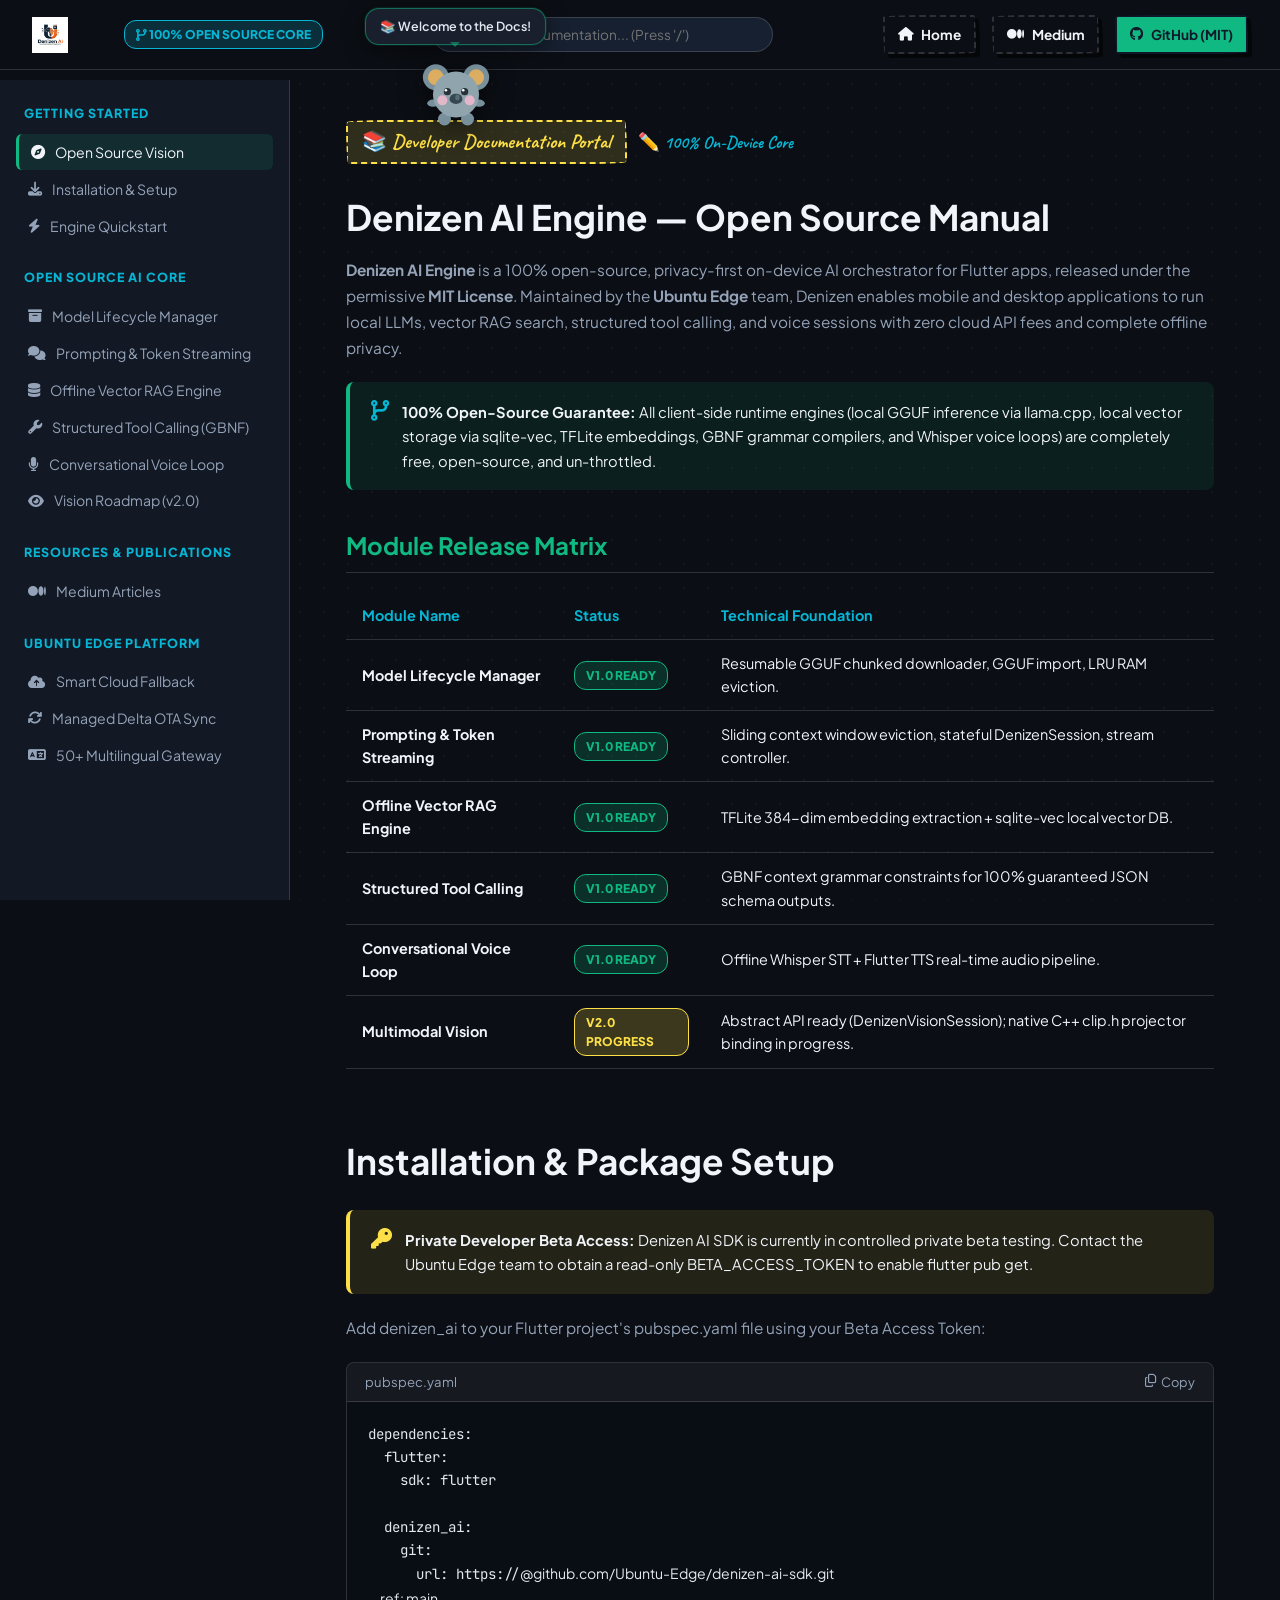
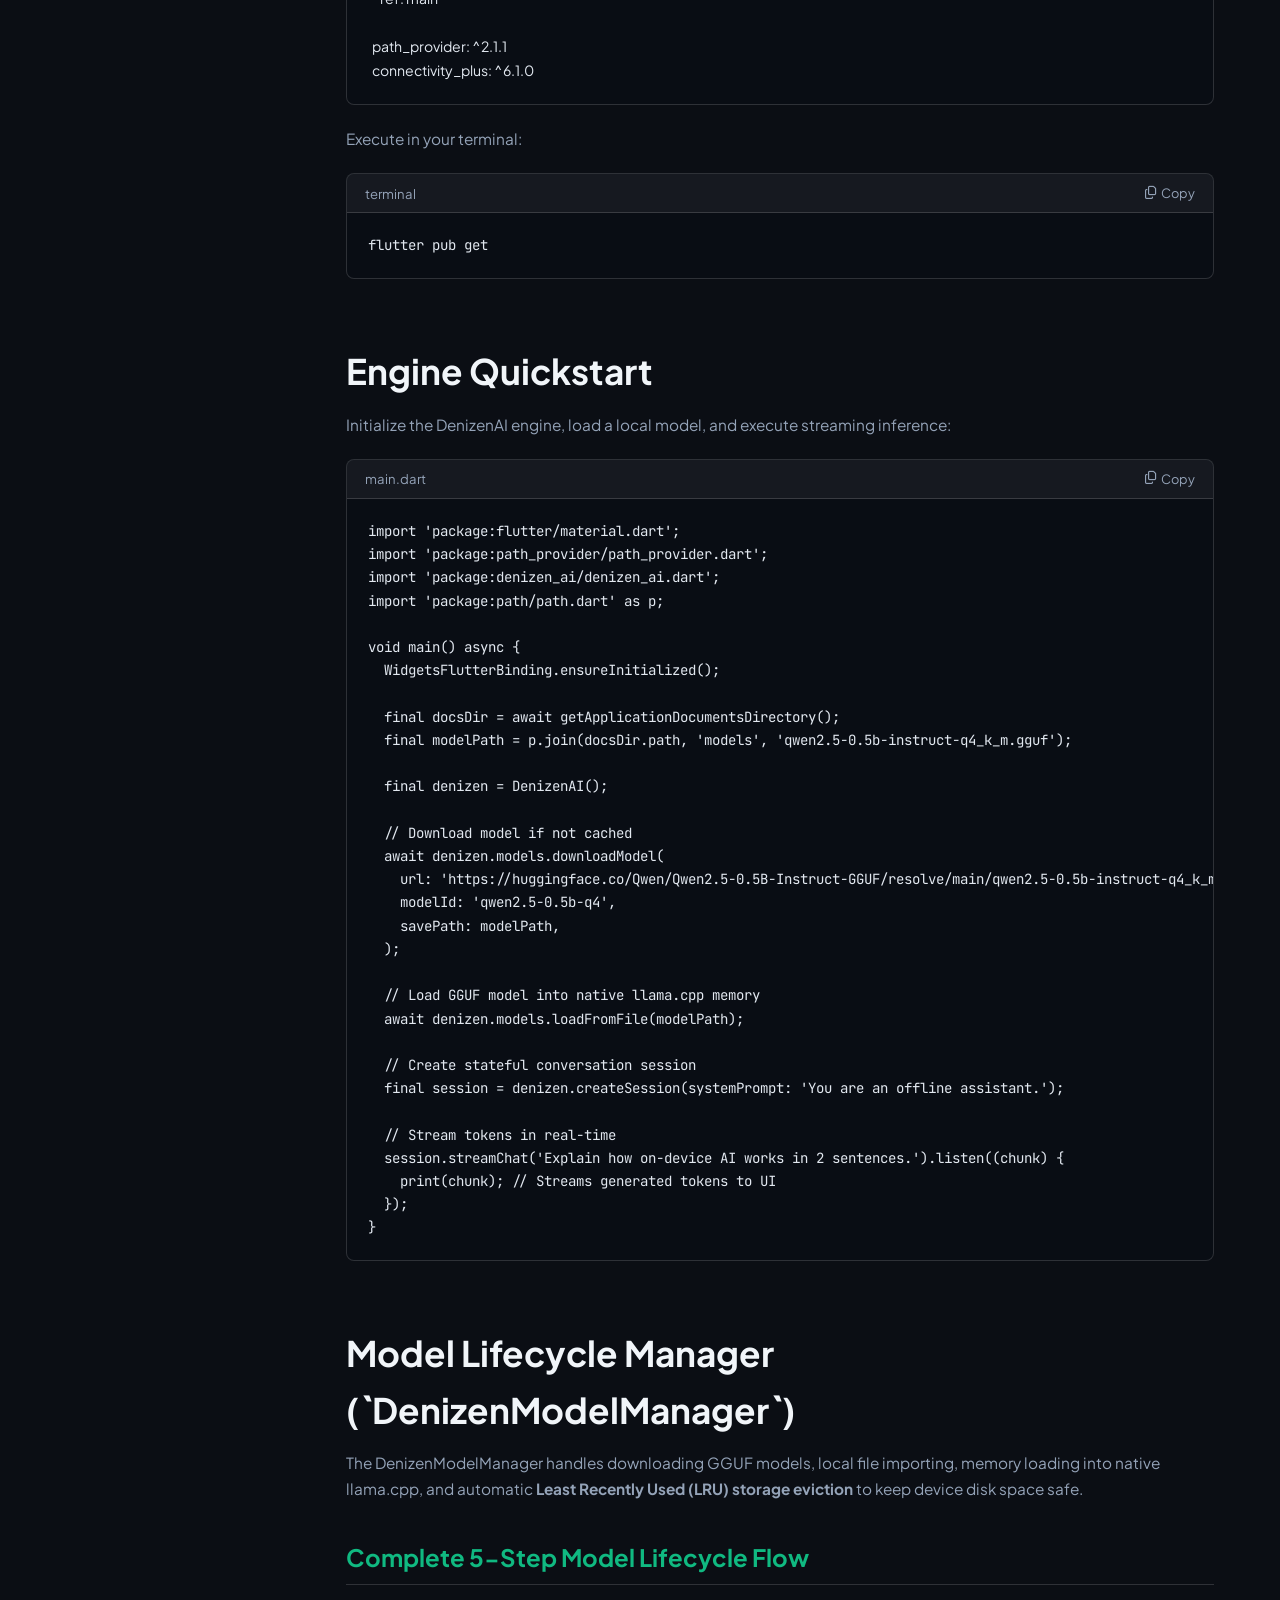
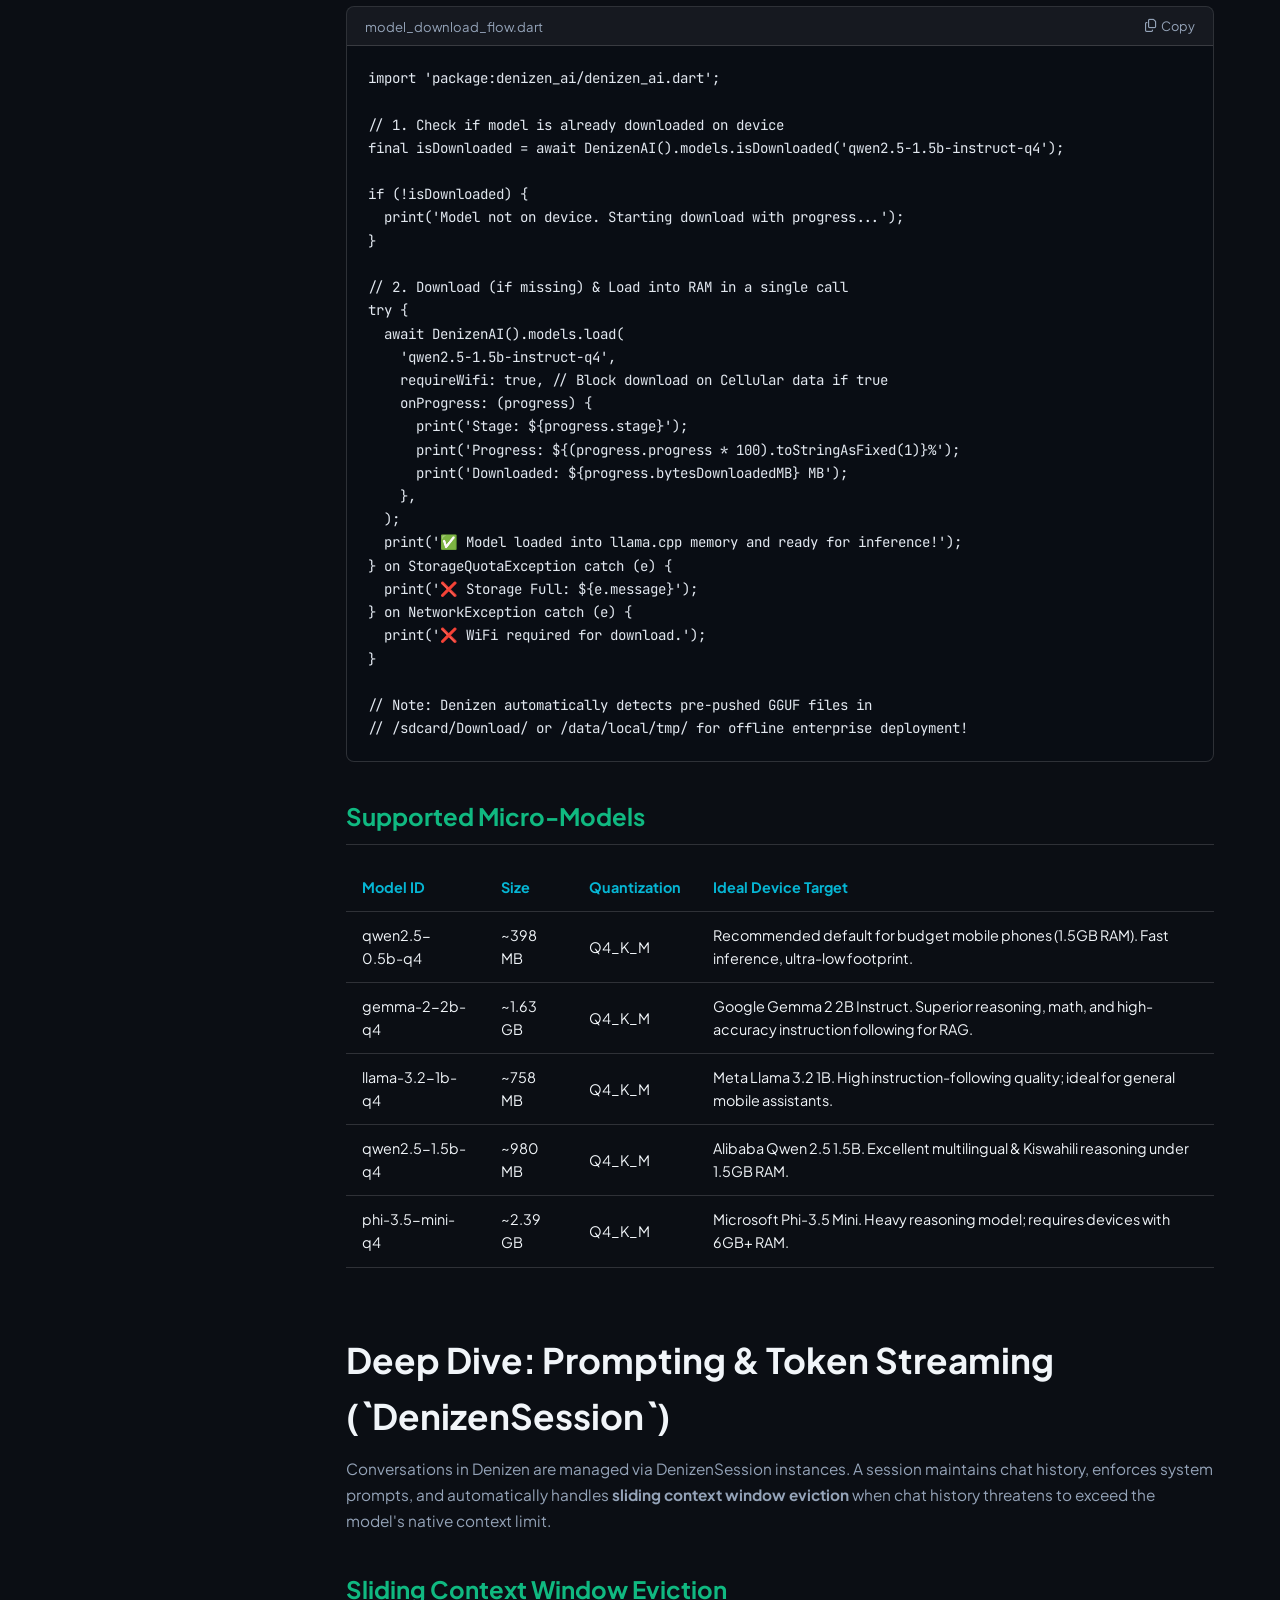
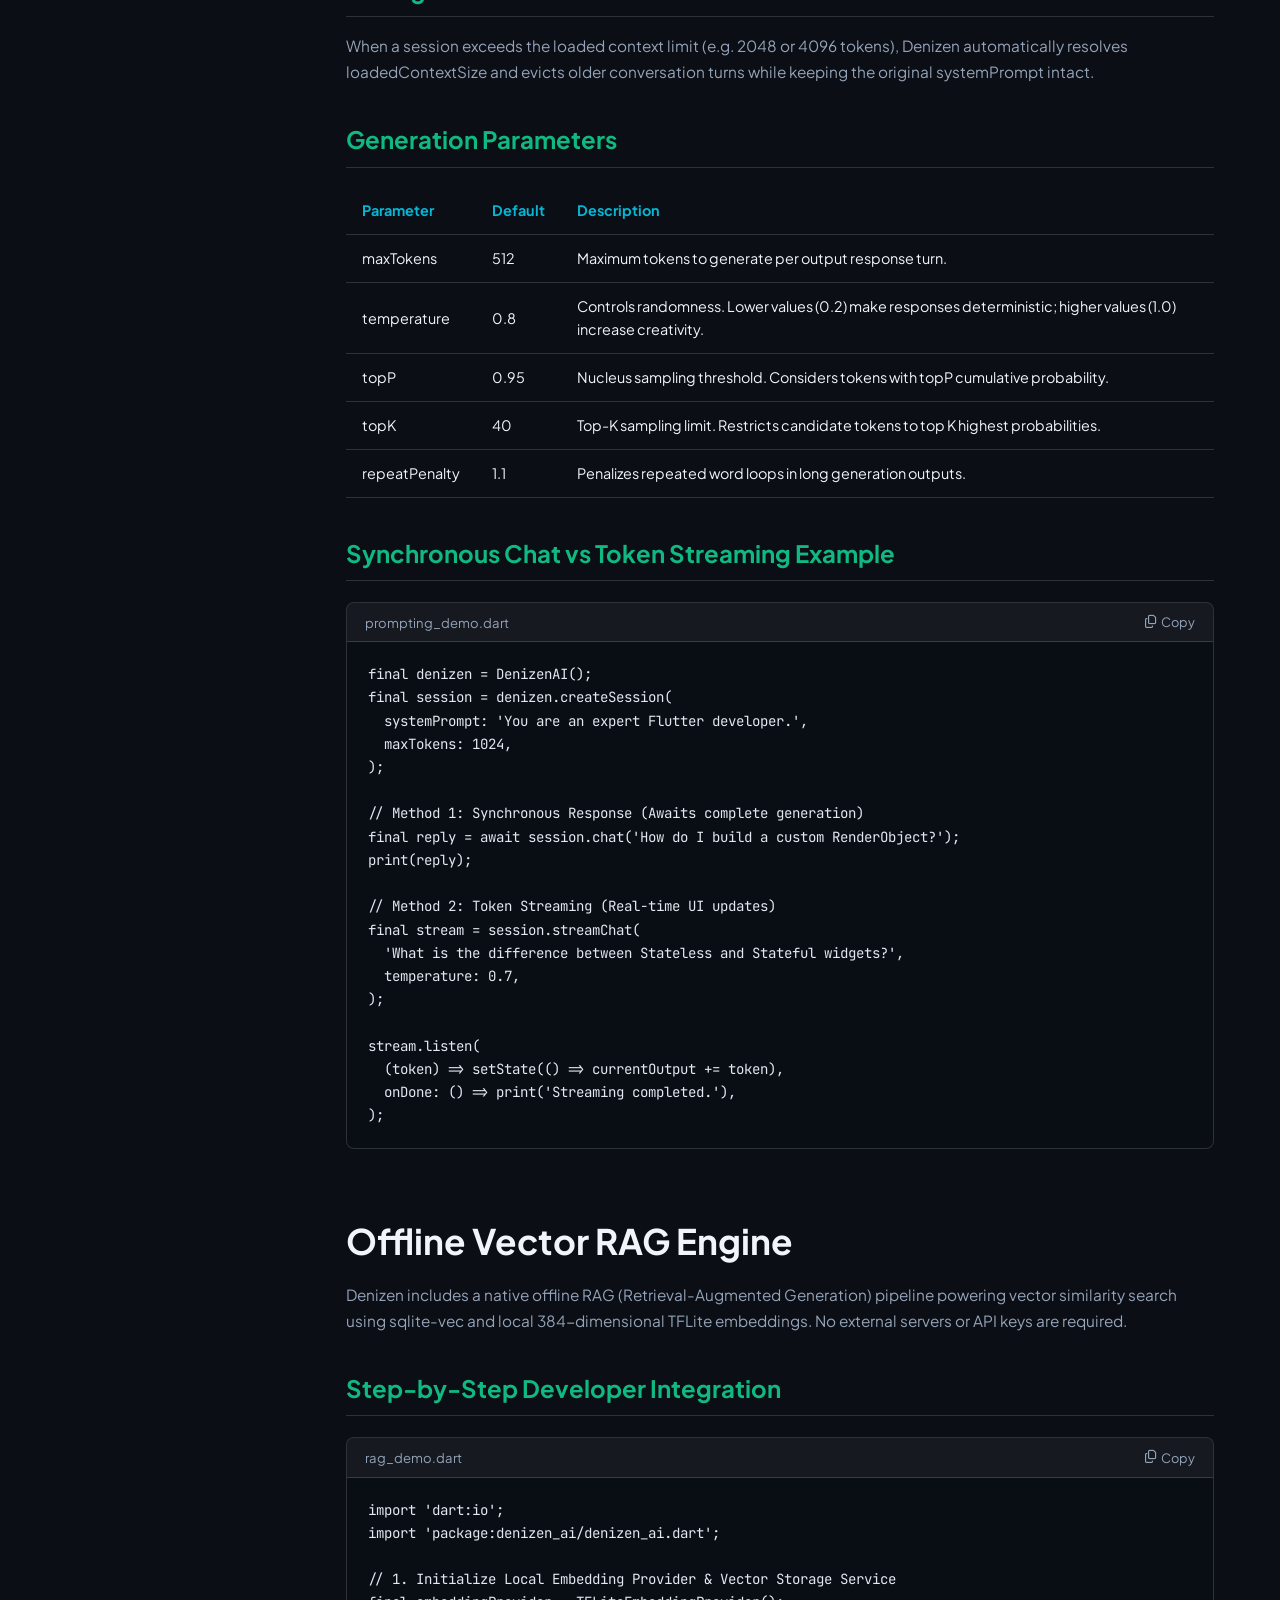
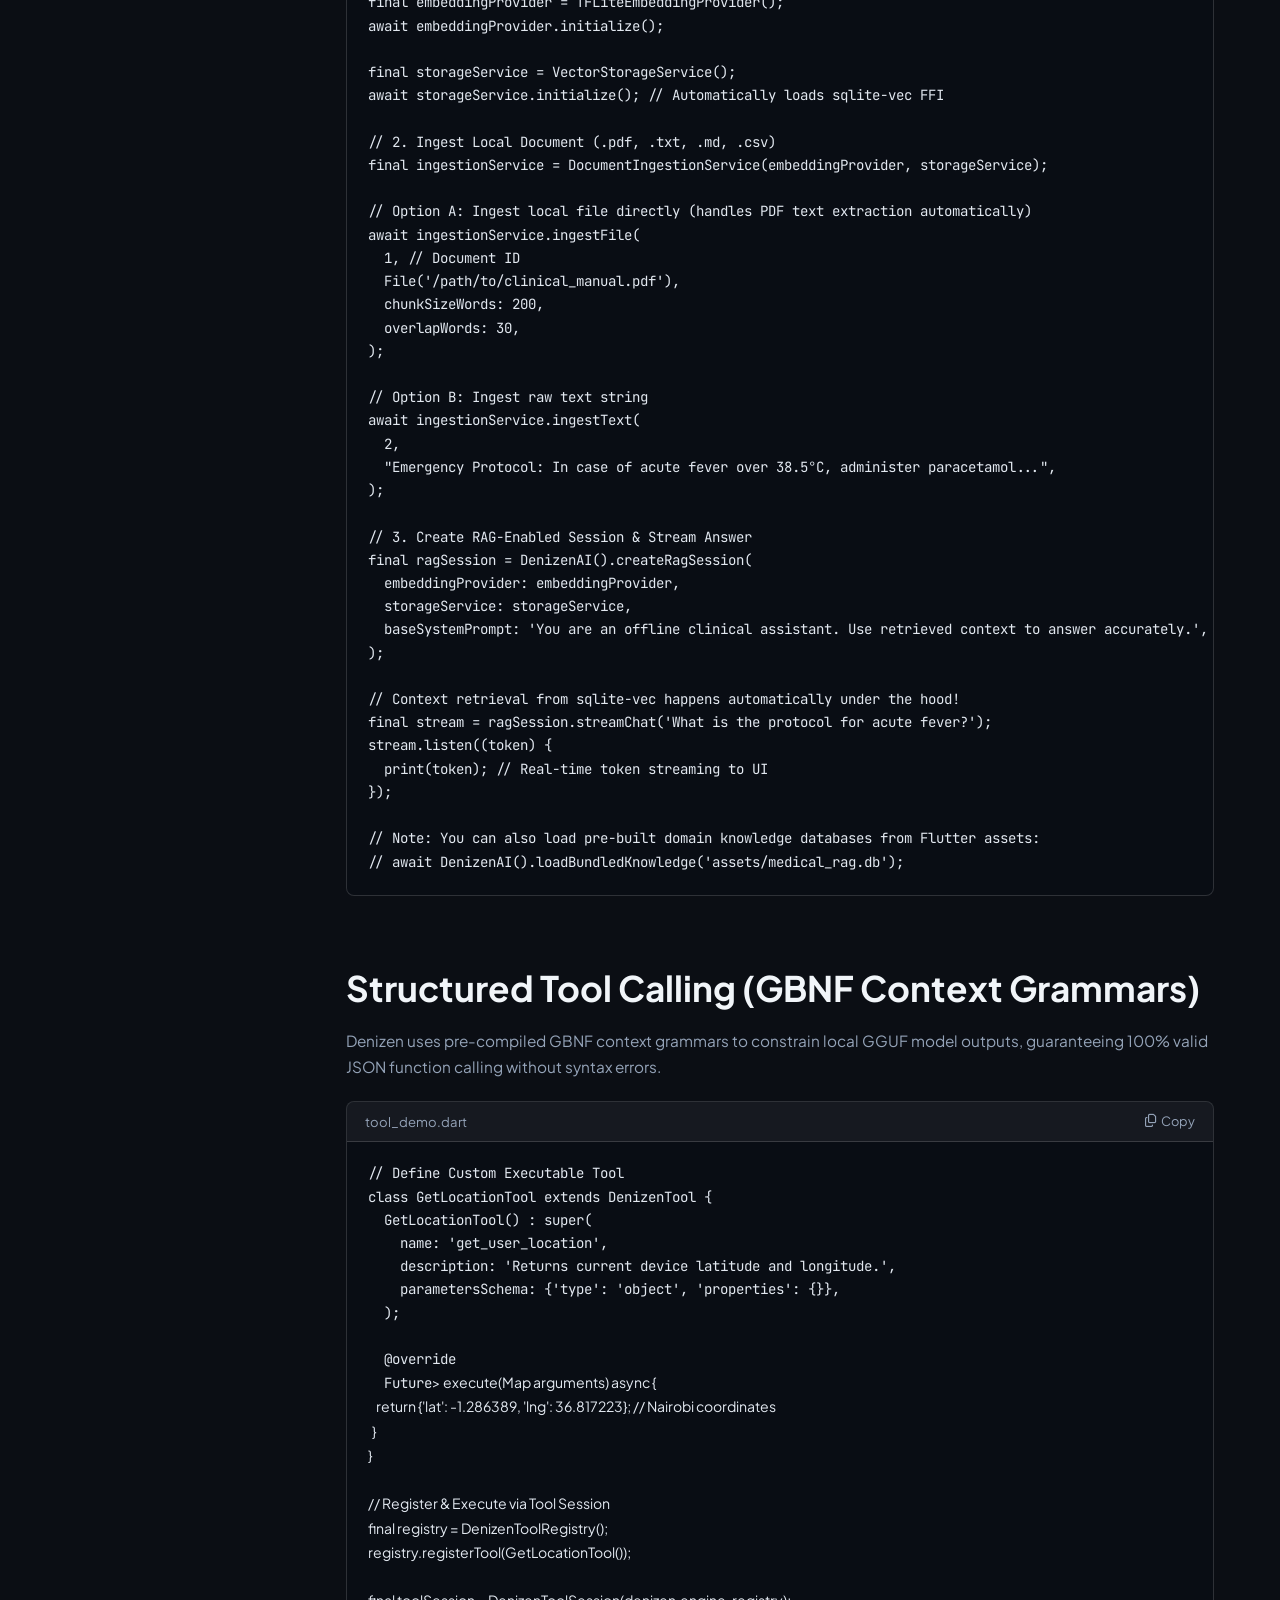
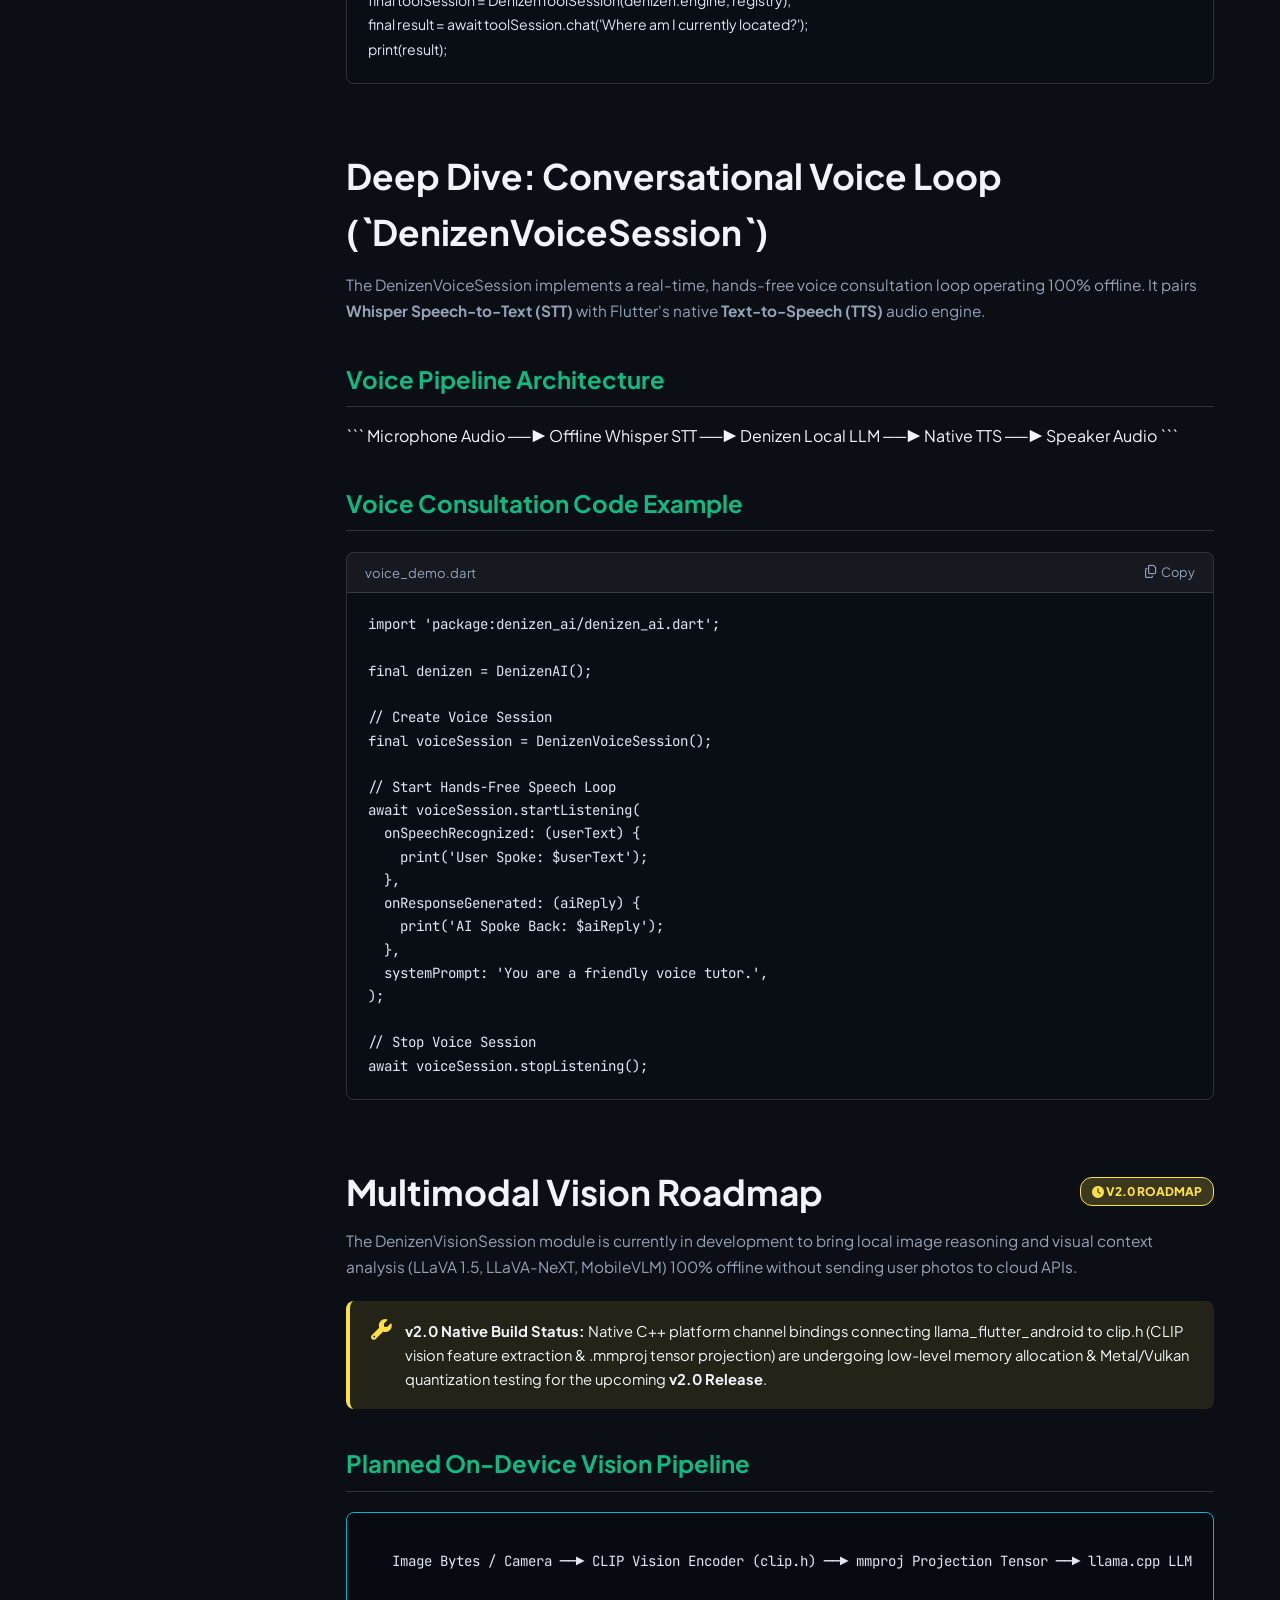
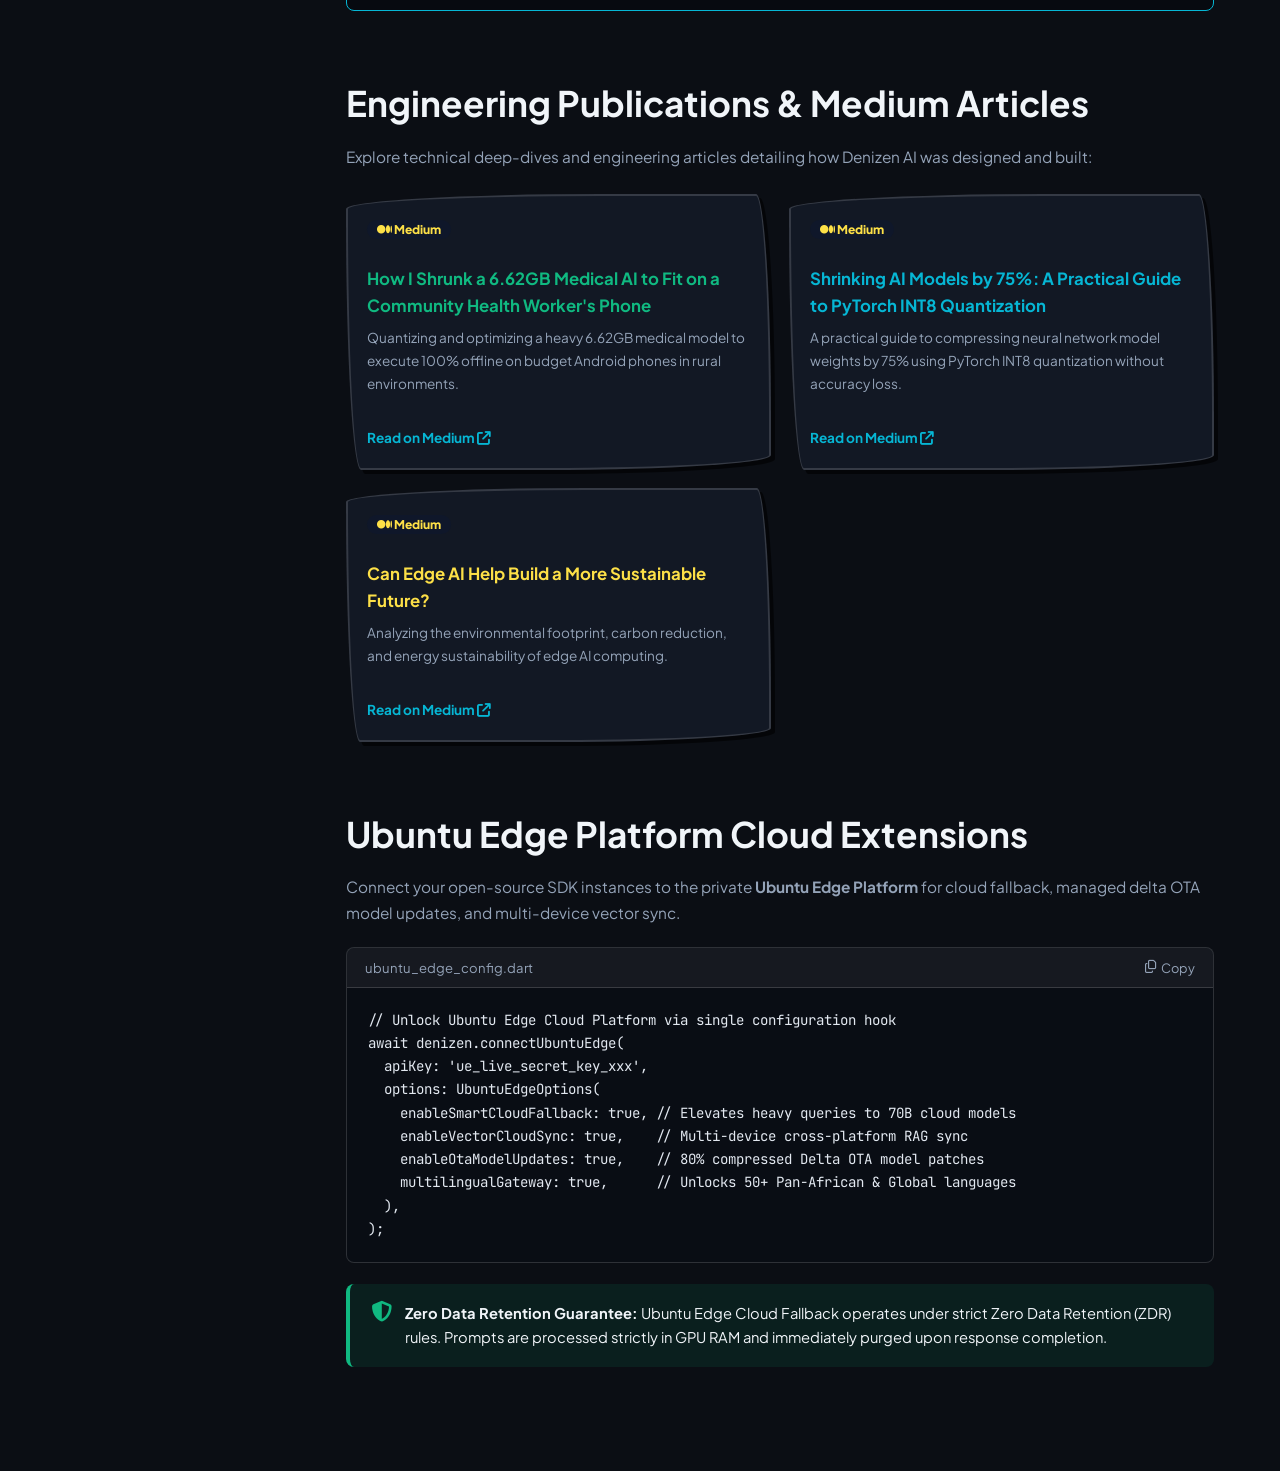
==== commit 5639b126: "Update documentation website with Google Gemma 2B Instruct model specifications and RAG features" ====
--- a/docs.html
+++ b/docs.html
@@ -583,25 +583,31 @@
               <td><code>qwen2.5-0.5b-q4</code></td>
               <td>~398 MB</td>
               <td>Q4_K_M</td>
-              <td>Recommended default for budget mobile phones (1.5GB RAM).</td>
-            </tr>
-            <tr>
-              <td><code>smollm2-360m-q4</code></td>
-              <td>~228 MB</td>
+              <td>Recommended default for budget mobile phones (1.5GB RAM). Fast inference, ultra-low footprint.</td>
+            </tr>
+            <tr>
+              <td><code>gemma-2-2b-q4</code></td>
+              <td>~1.63 GB</td>
               <td>Q4_K_M</td>
-              <td>Ultra-lightweight testing model; loads instantly with minimal memory.</td>
+              <td>Google Gemma 2 2B Instruct. Superior reasoning, math, and high-accuracy instruction following for RAG.</td>
             </tr>
             <tr>
               <td><code>llama-3.2-1b-q4</code></td>
               <td>~758 MB</td>
               <td>Q4_K_M</td>
-              <td>High instruction following quality; ideal for general mobile assistants.</td>
+              <td>Meta Llama 3.2 1B. High instruction-following quality; ideal for general mobile assistants.</td>
+            </tr>
+            <tr>
+              <td><code>qwen2.5-1.5b-q4</code></td>
+              <td>~980 MB</td>
+              <td>Q4_K_M</td>
+              <td>Alibaba Qwen 2.5 1.5B. Excellent multilingual & Kiswahili reasoning under 1.5GB RAM.</td>
             </tr>
             <tr>
               <td><code>phi-3.5-mini-q4</code></td>
-              <td>2.39 GB</td>
+              <td>~2.39 GB</td>
               <td>Q4_K_M</td>
-              <td>Heavy reasoning model; requires devices with 6GB+ RAM.</td>
+              <td>Microsoft Phi-3.5 Mini. Heavy reasoning model; requires devices with 6GB+ RAM.</td>
             </tr>
           </tbody>
         </table>
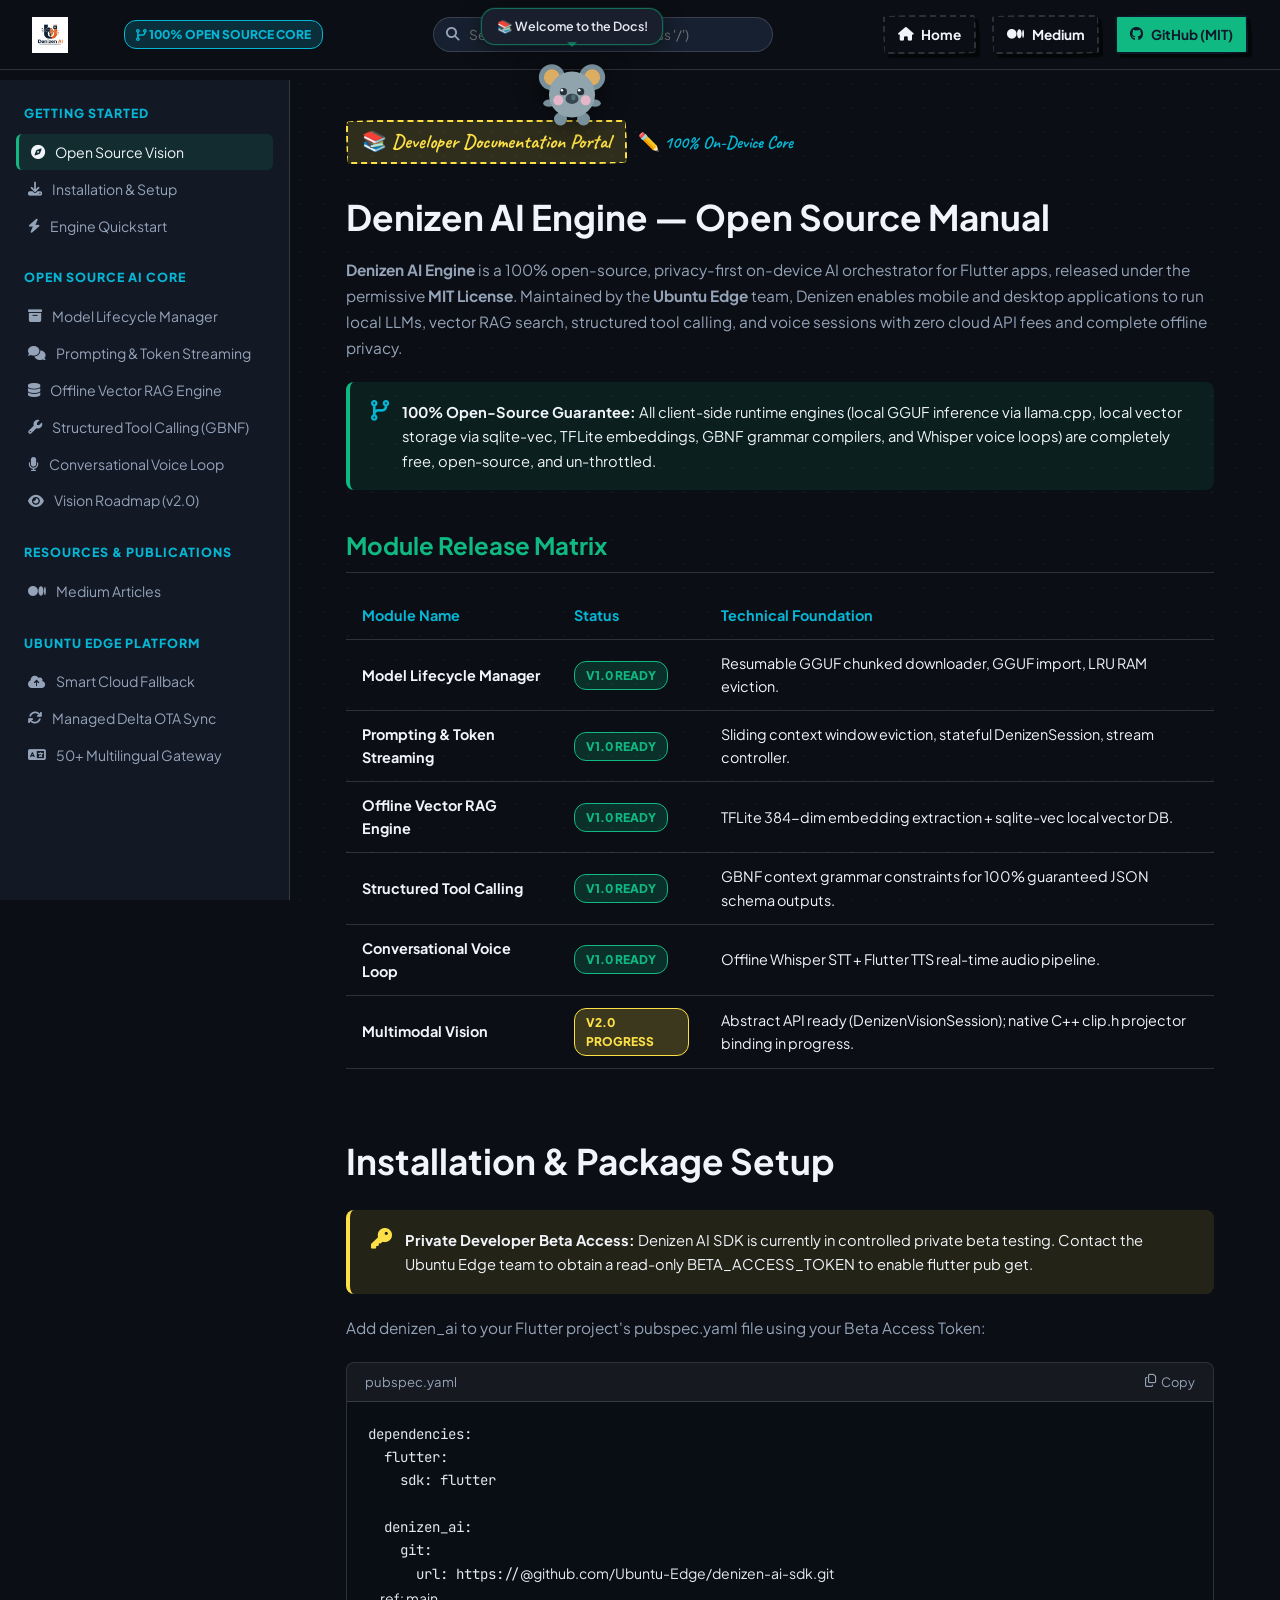
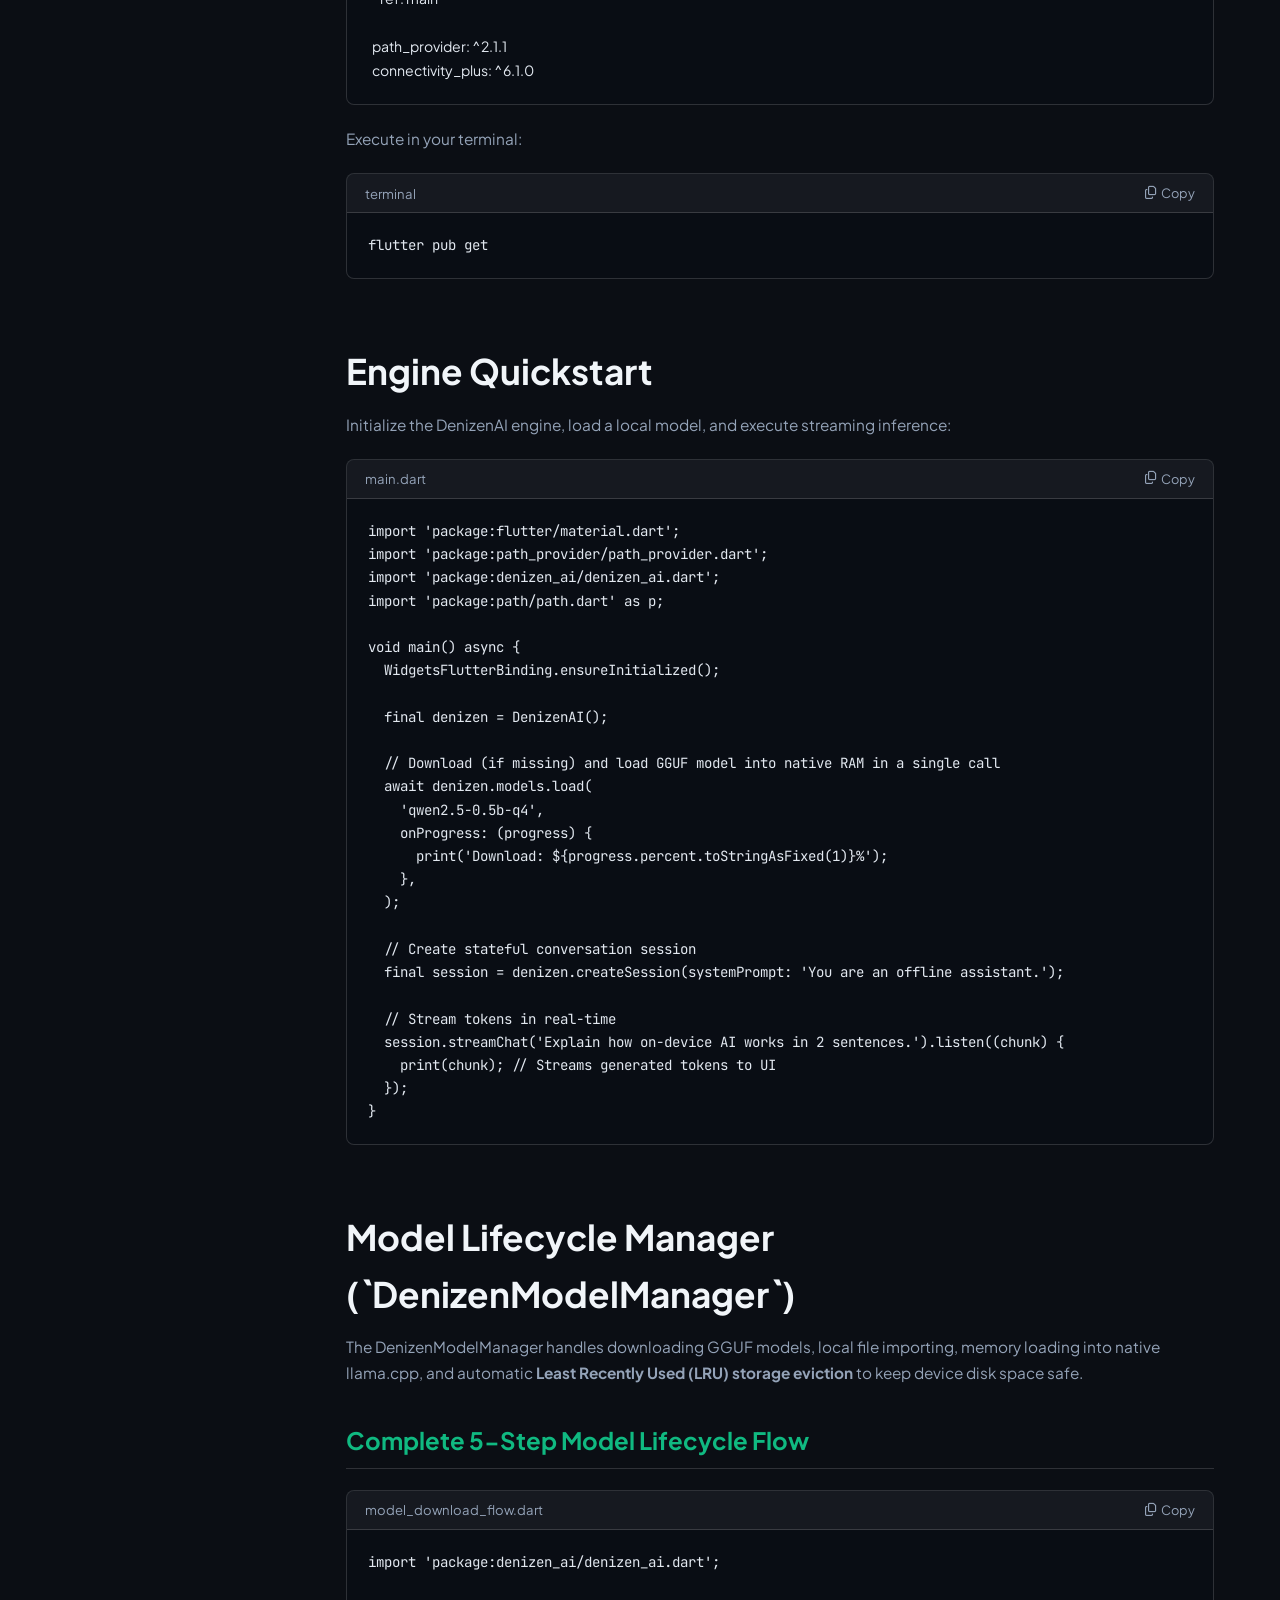
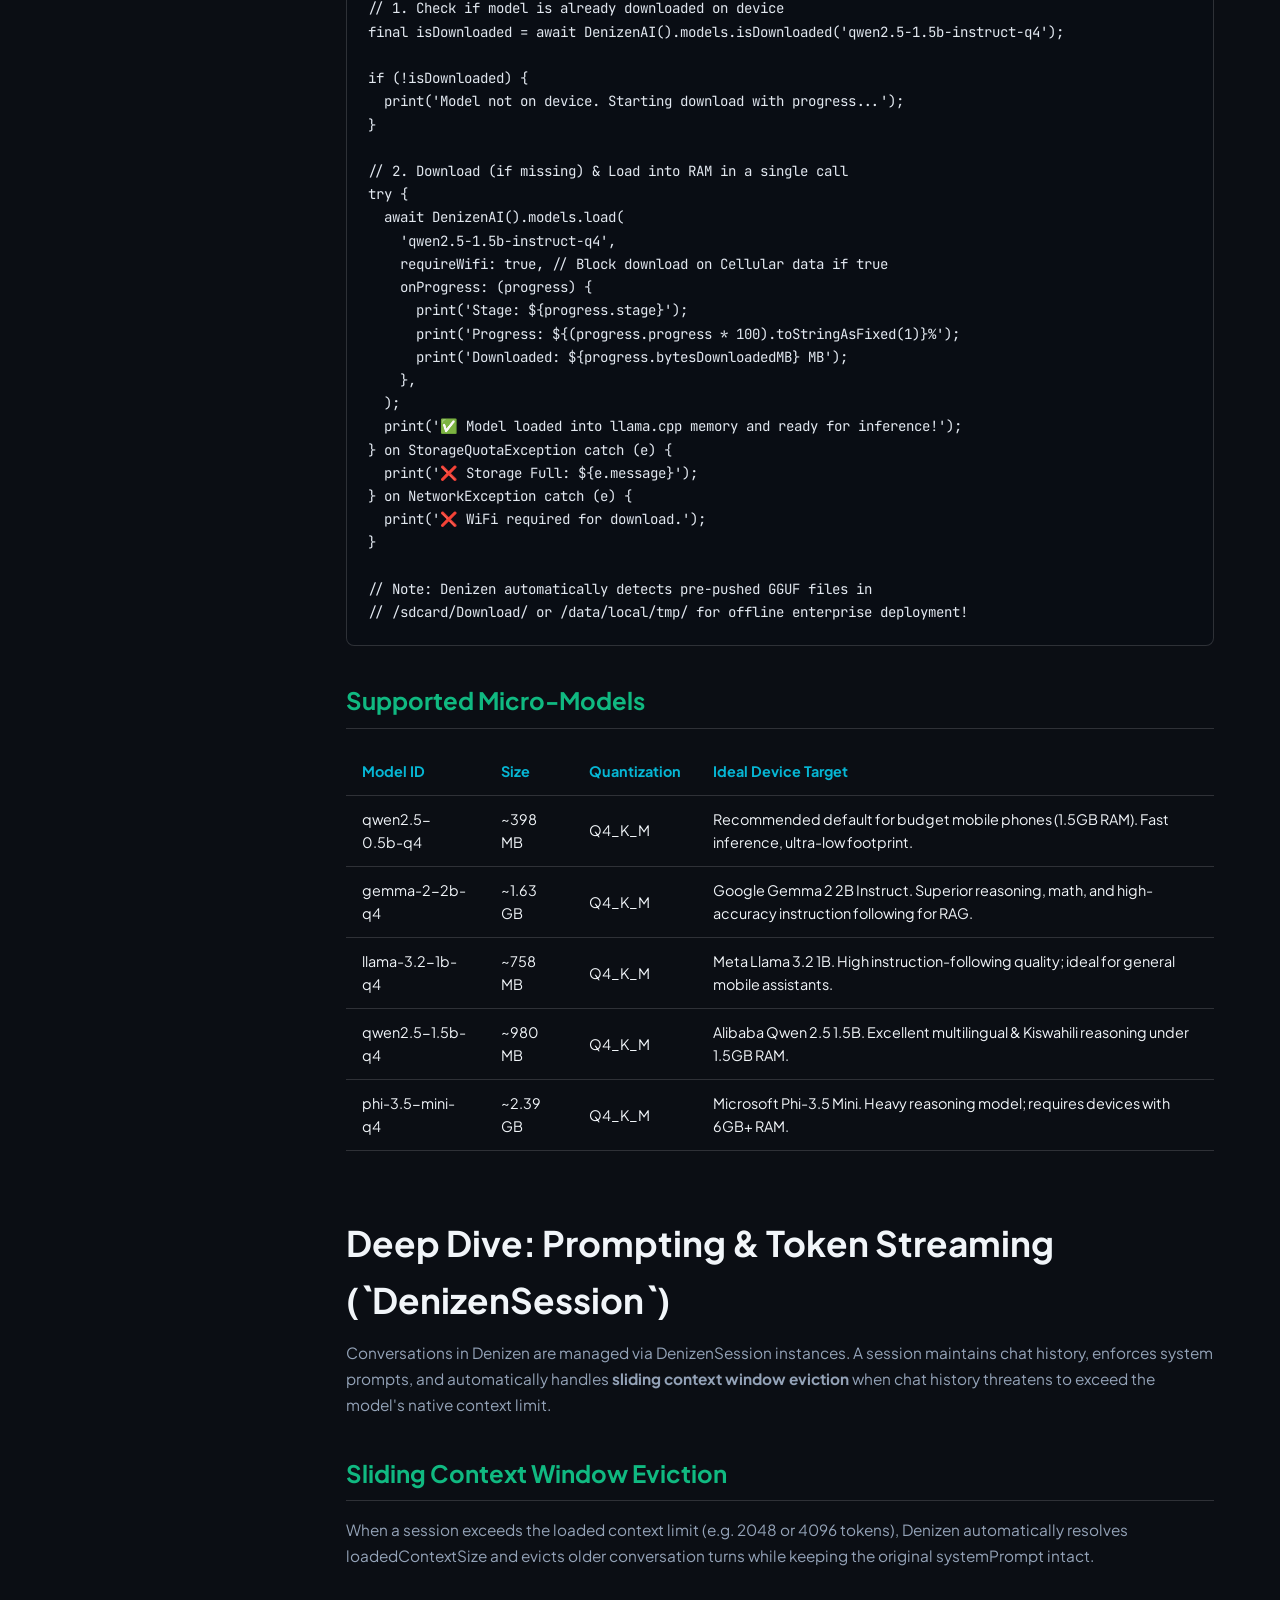
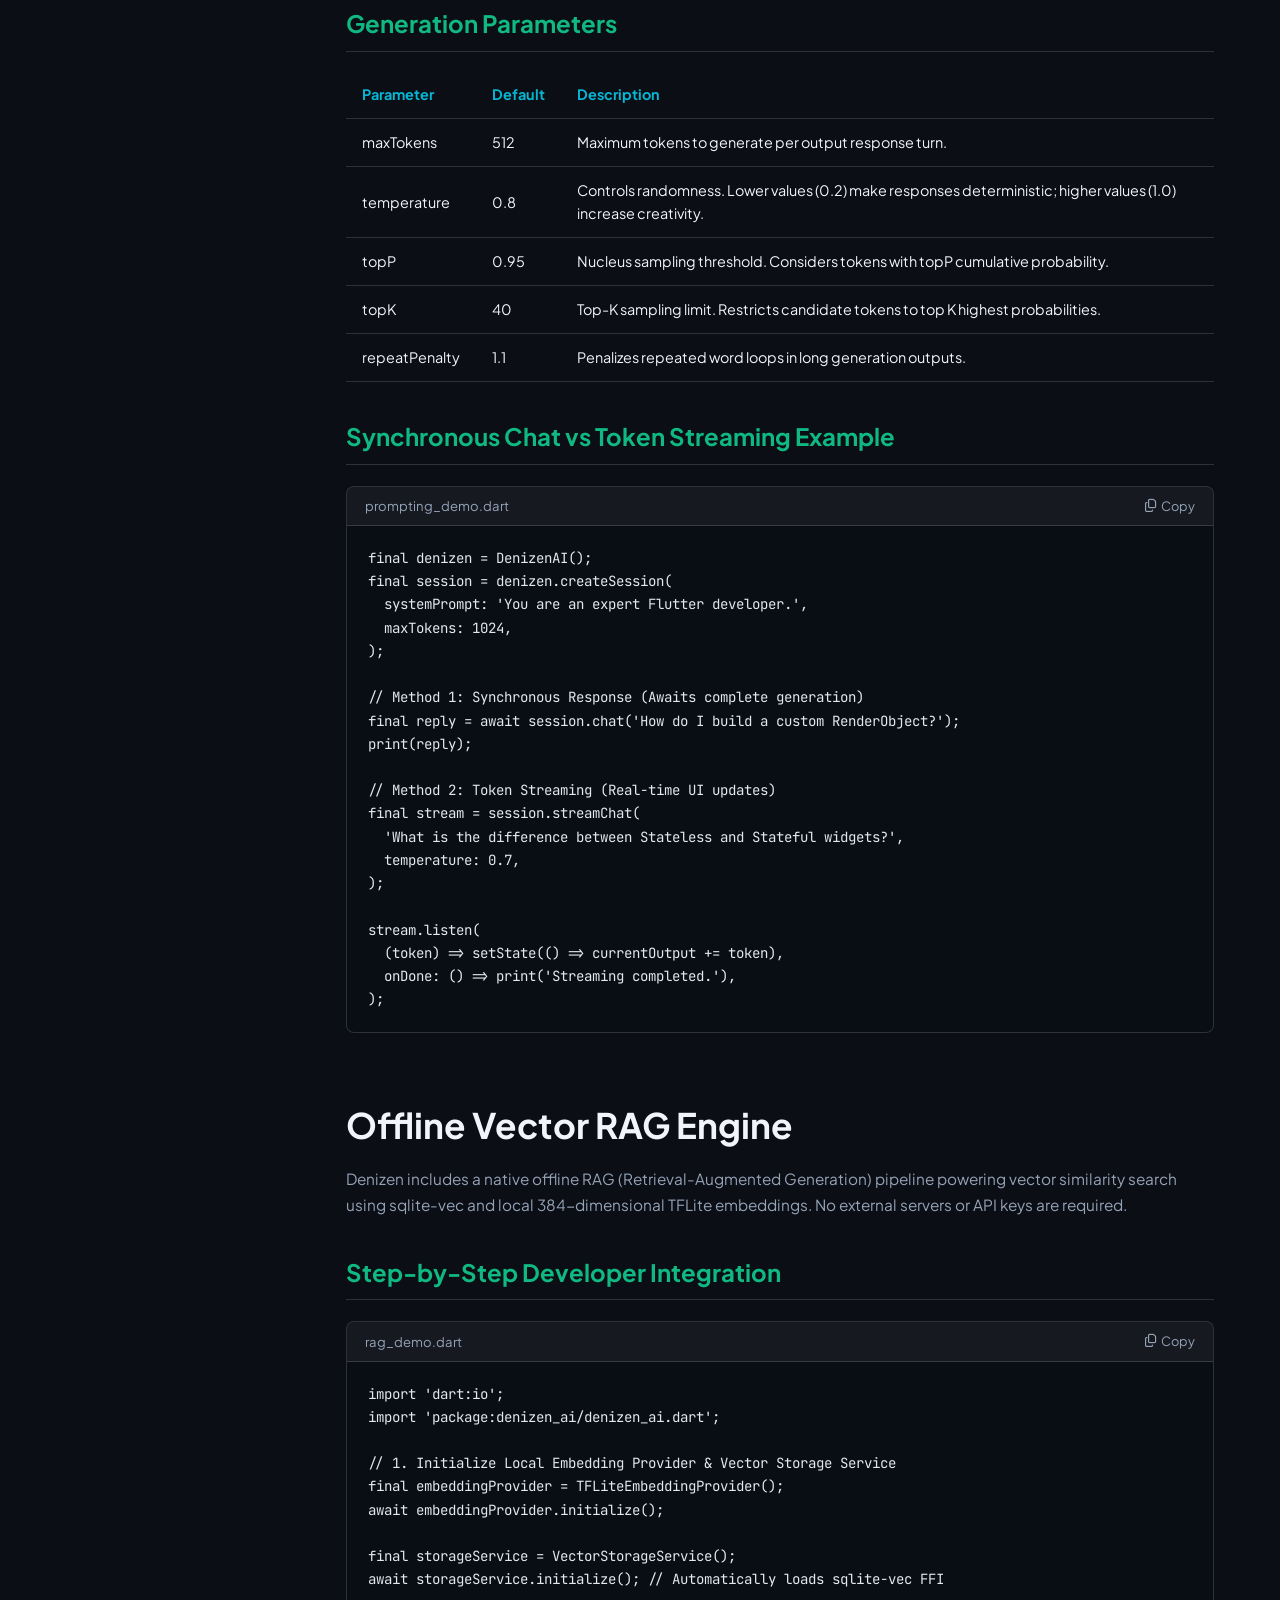
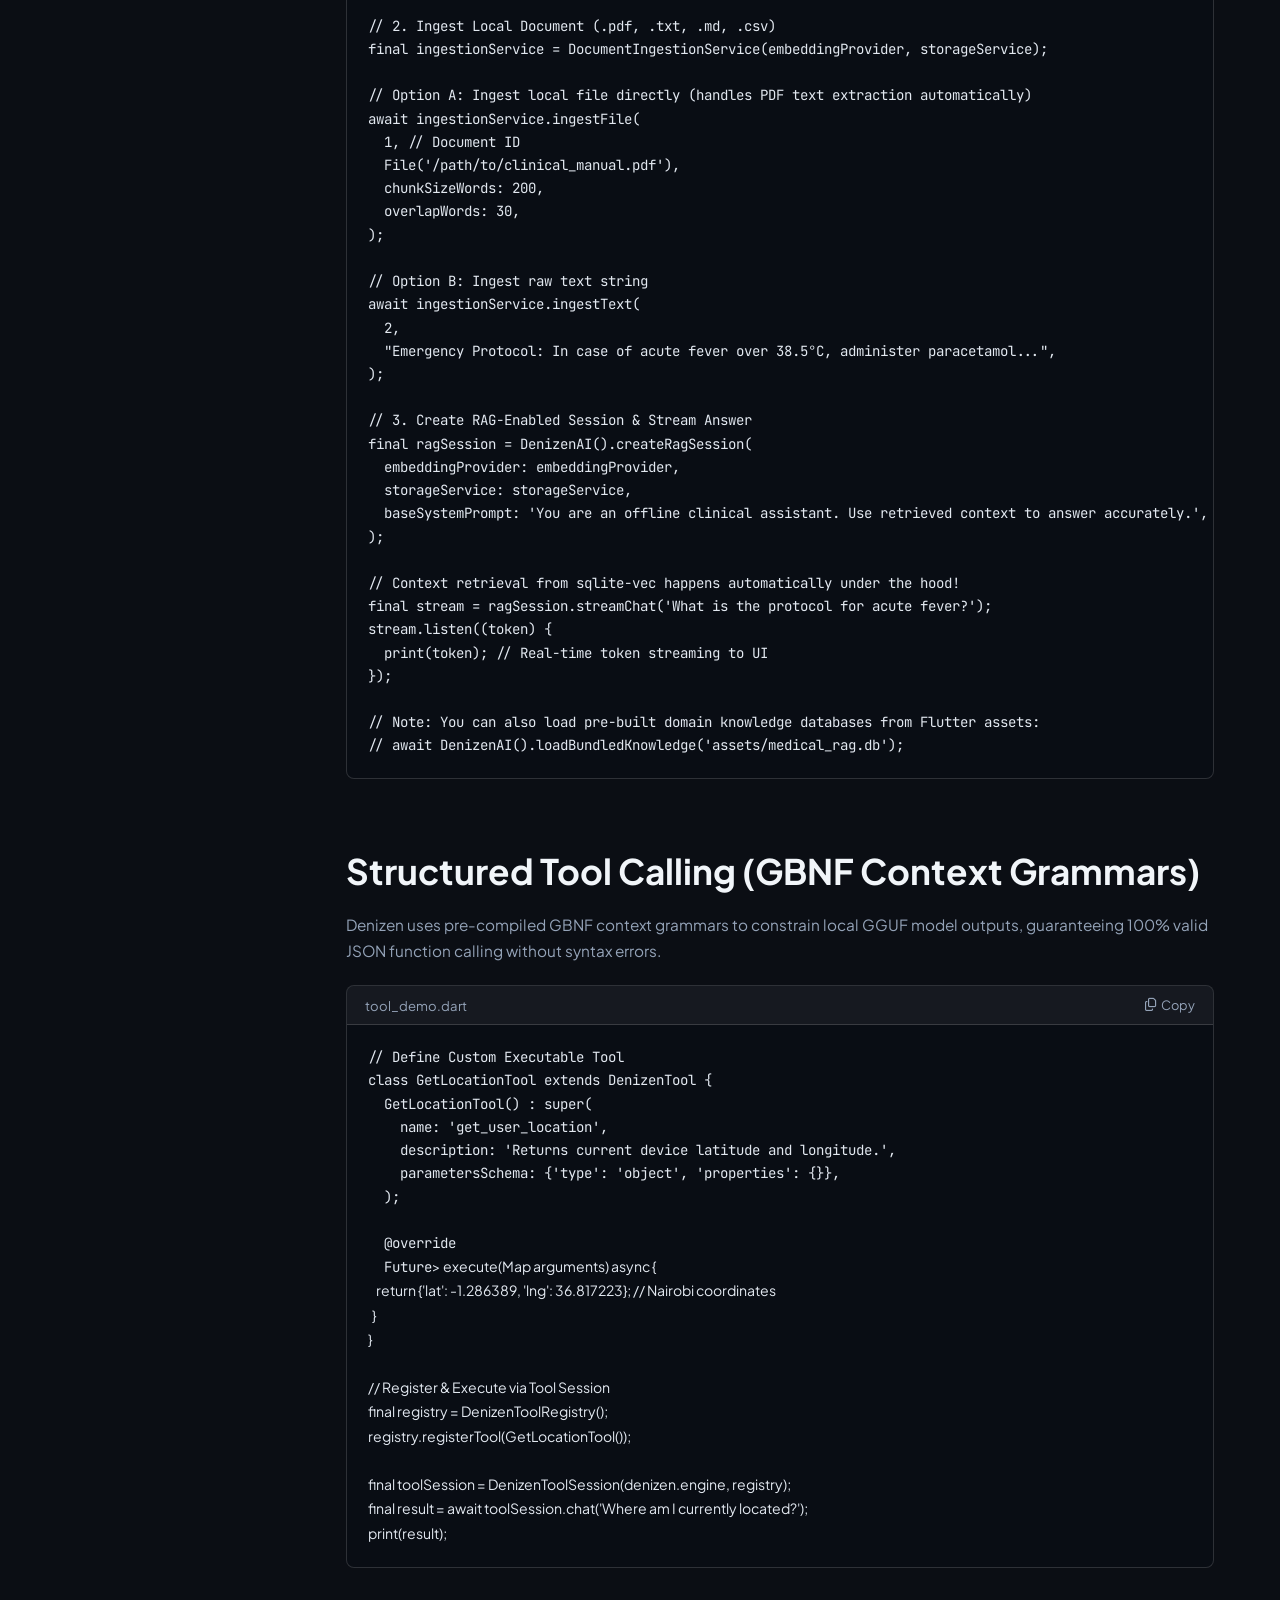
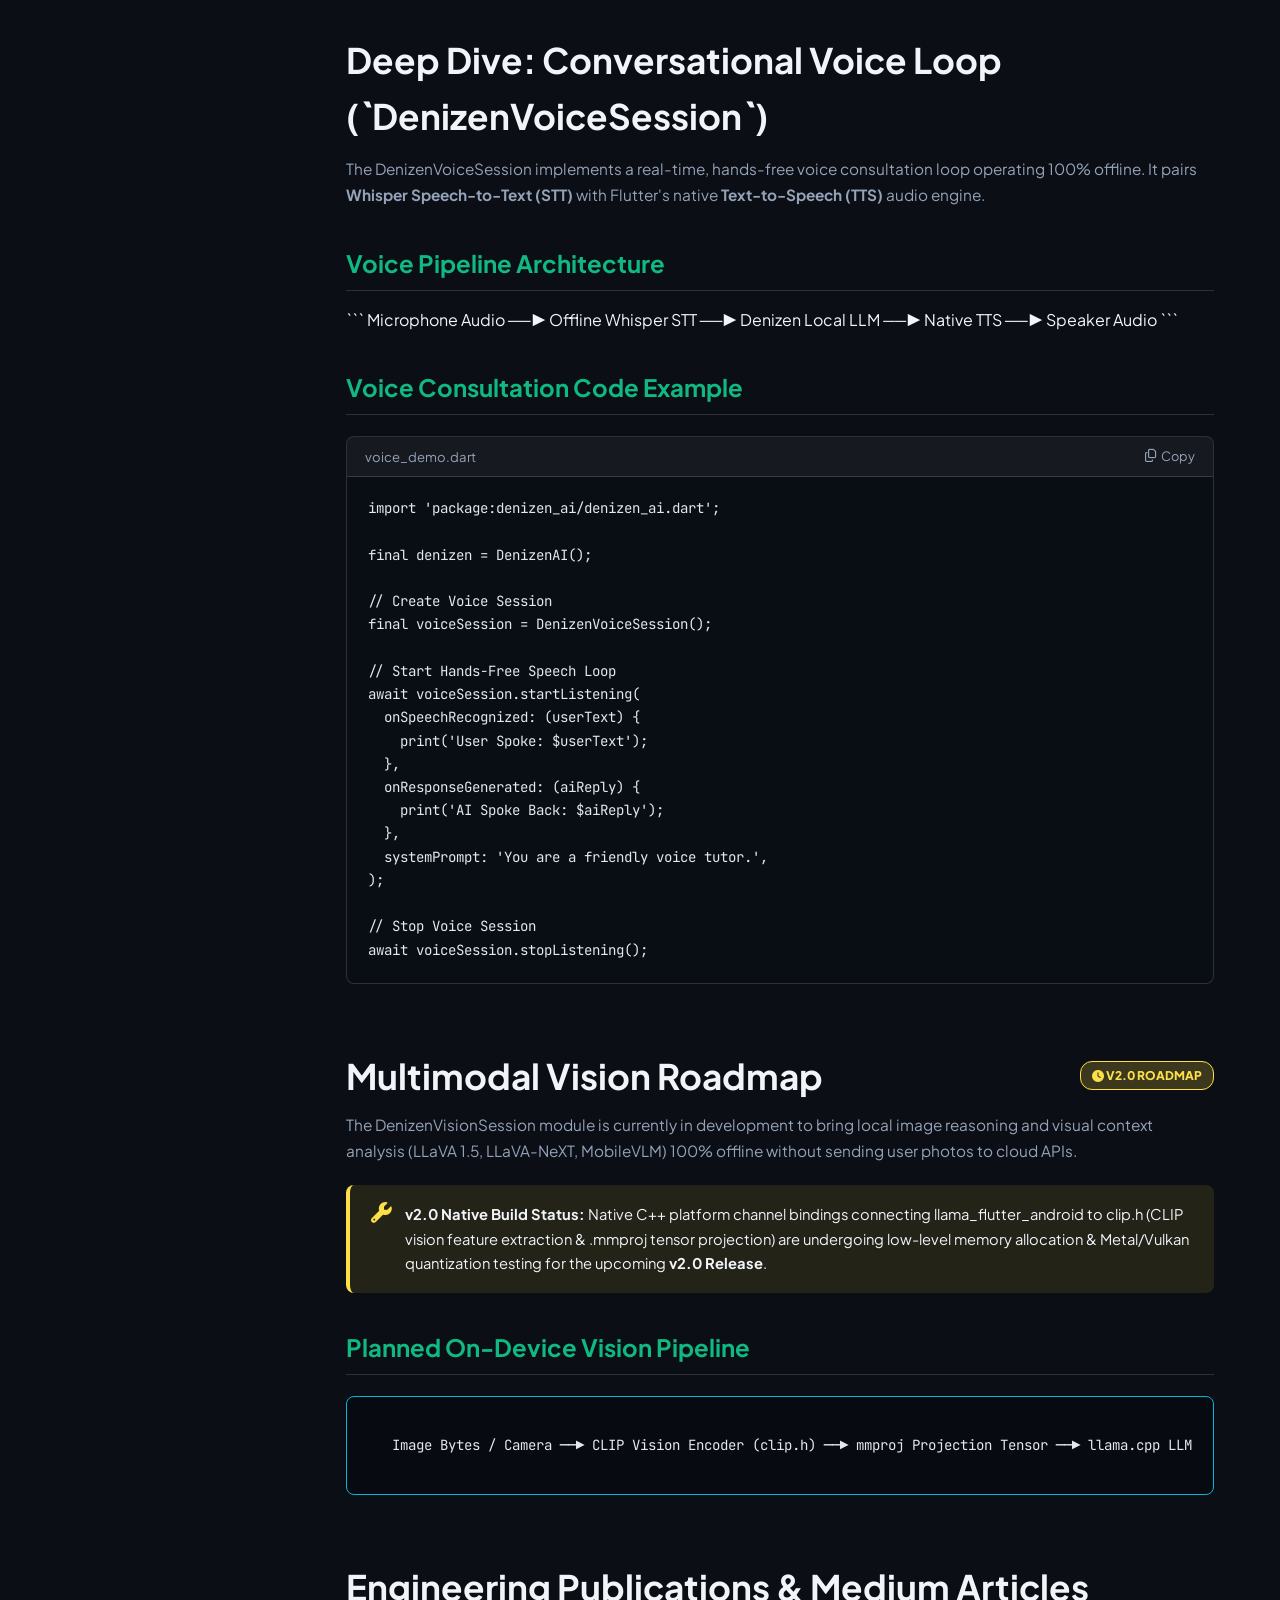
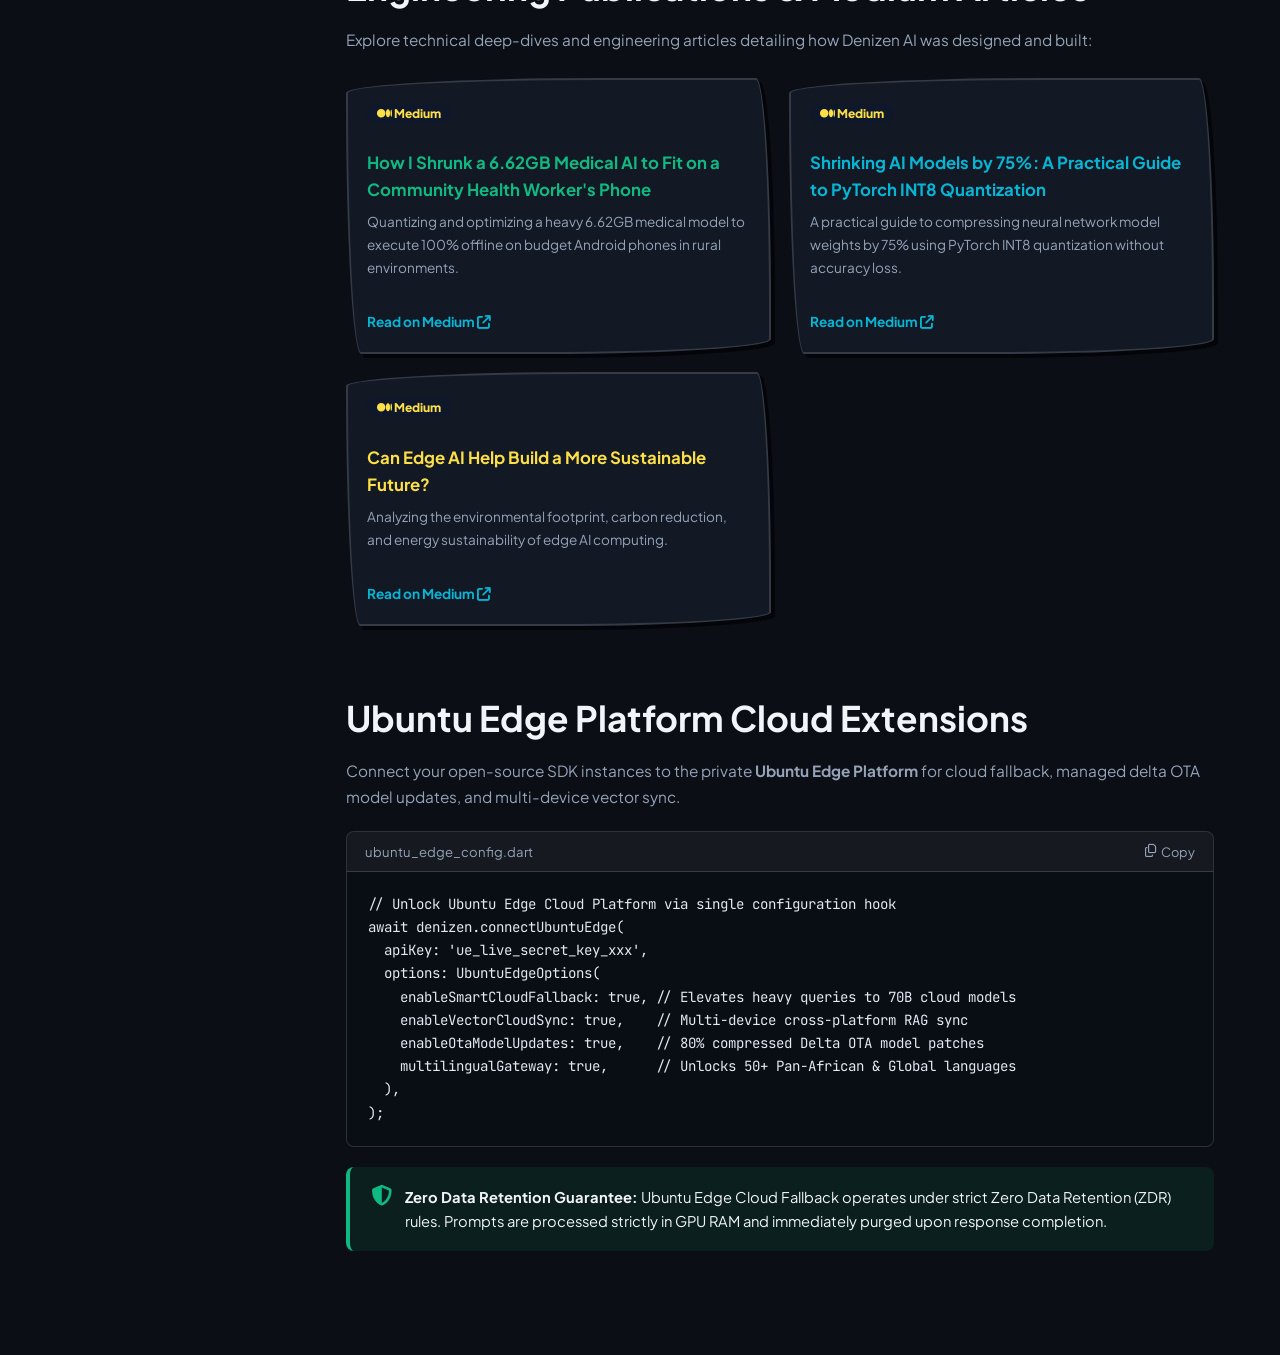
==== commit 83bf2009: "Refactor quickstart code snippet in docs.html to use unified denizen.models.load API contract" ====
--- a/docs.html
+++ b/docs.html
@@ -500,20 +500,15 @@
 void main() async {
   WidgetsFlutterBinding.ensureInitialized();
 
-  final docsDir = await getApplicationDocumentsDirectory();
-  final modelPath = p.join(docsDir.path, 'models', 'qwen2.5-0.5b-instruct-q4_k_m.gguf');
-
   final denizen = DenizenAI();
   
-  // Download model if not cached
-  await denizen.models.downloadModel(
-    url: 'https://huggingface.co/Qwen/Qwen2.5-0.5B-Instruct-GGUF/resolve/main/qwen2.5-0.5b-instruct-q4_k_m.gguf',
-    modelId: 'qwen2.5-0.5b-q4',
-    savePath: modelPath,
+  // Download (if missing) and load GGUF model into native RAM in a single call
+  await denizen.models.load(
+    'qwen2.5-0.5b-q4',
+    onProgress: (progress) {
+      print('Download: ${progress.percent.toStringAsFixed(1)}%');
+    },
   );
-
-  // Load GGUF model into native llama.cpp memory
-  await denizen.models.loadFromFile(modelPath);
 
   // Create stateful conversation session
   final session = denizen.createSession(systemPrompt: 'You are an offline assistant.');
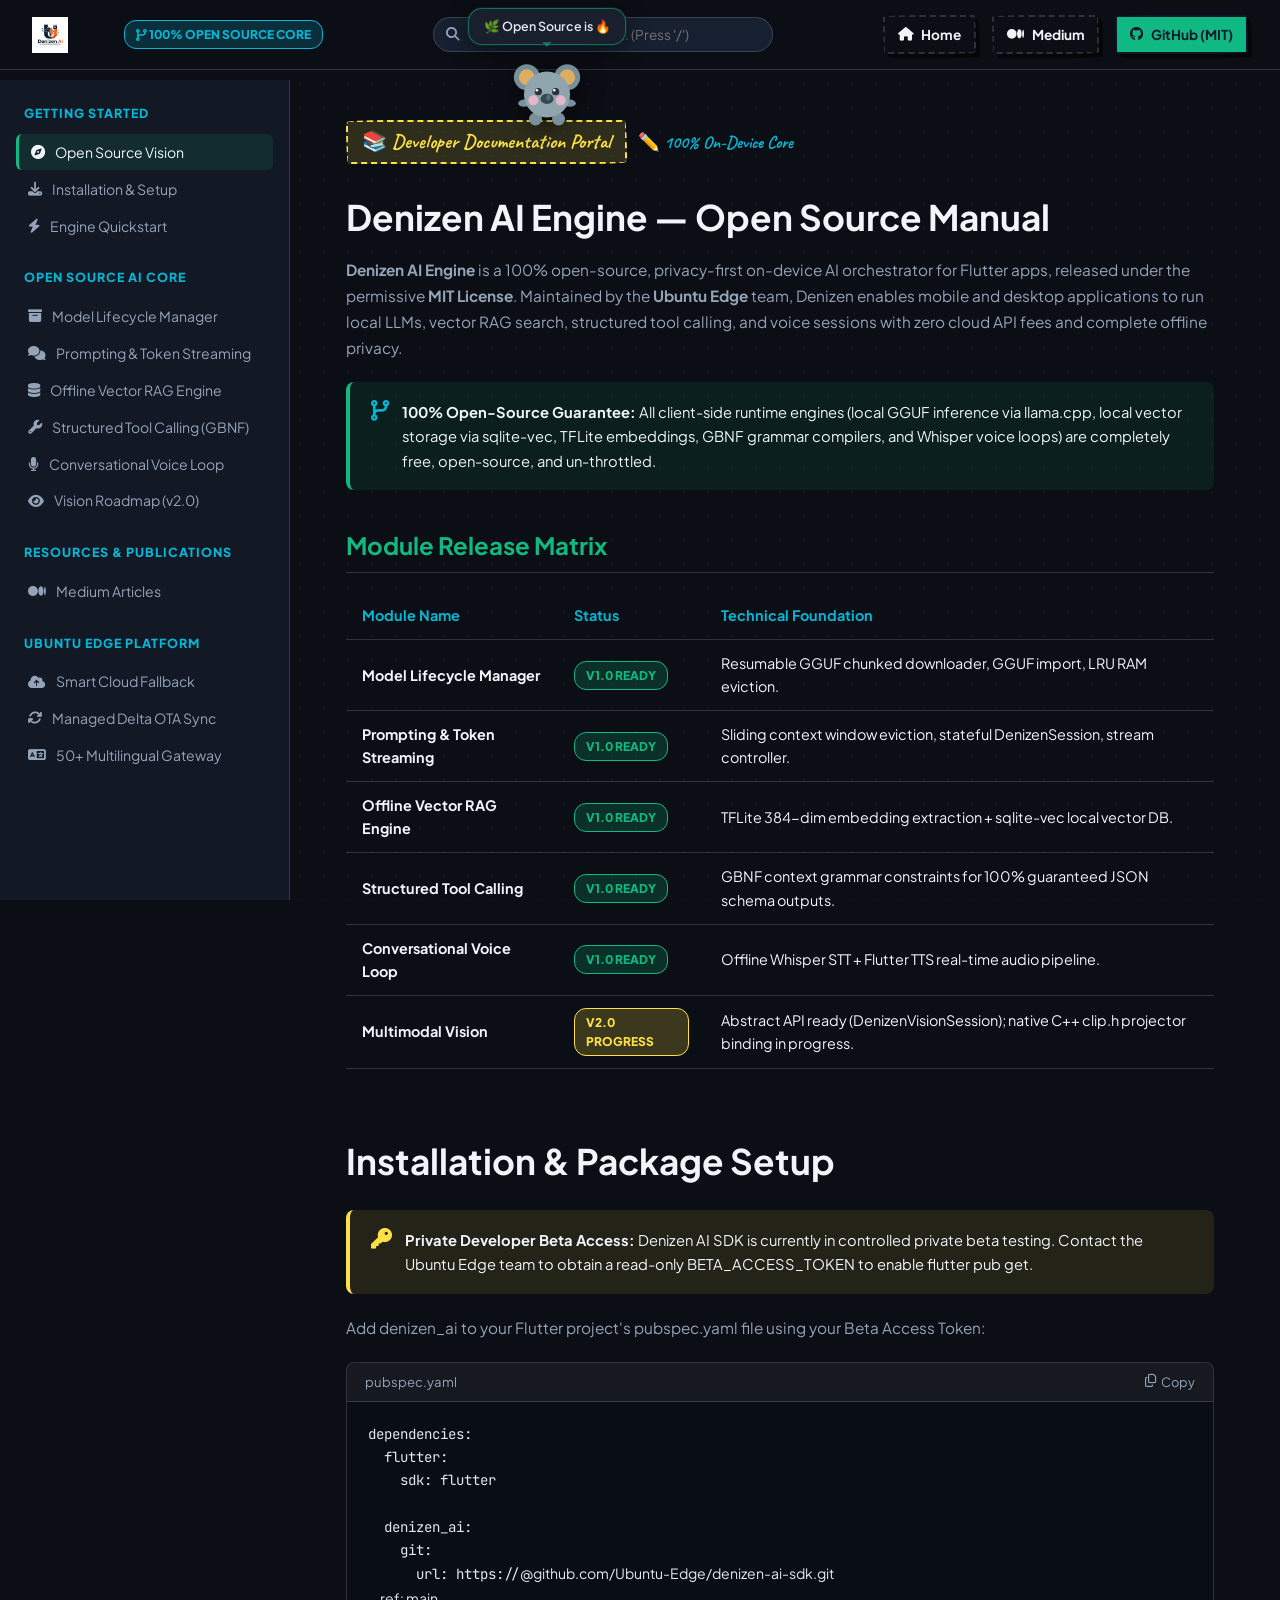
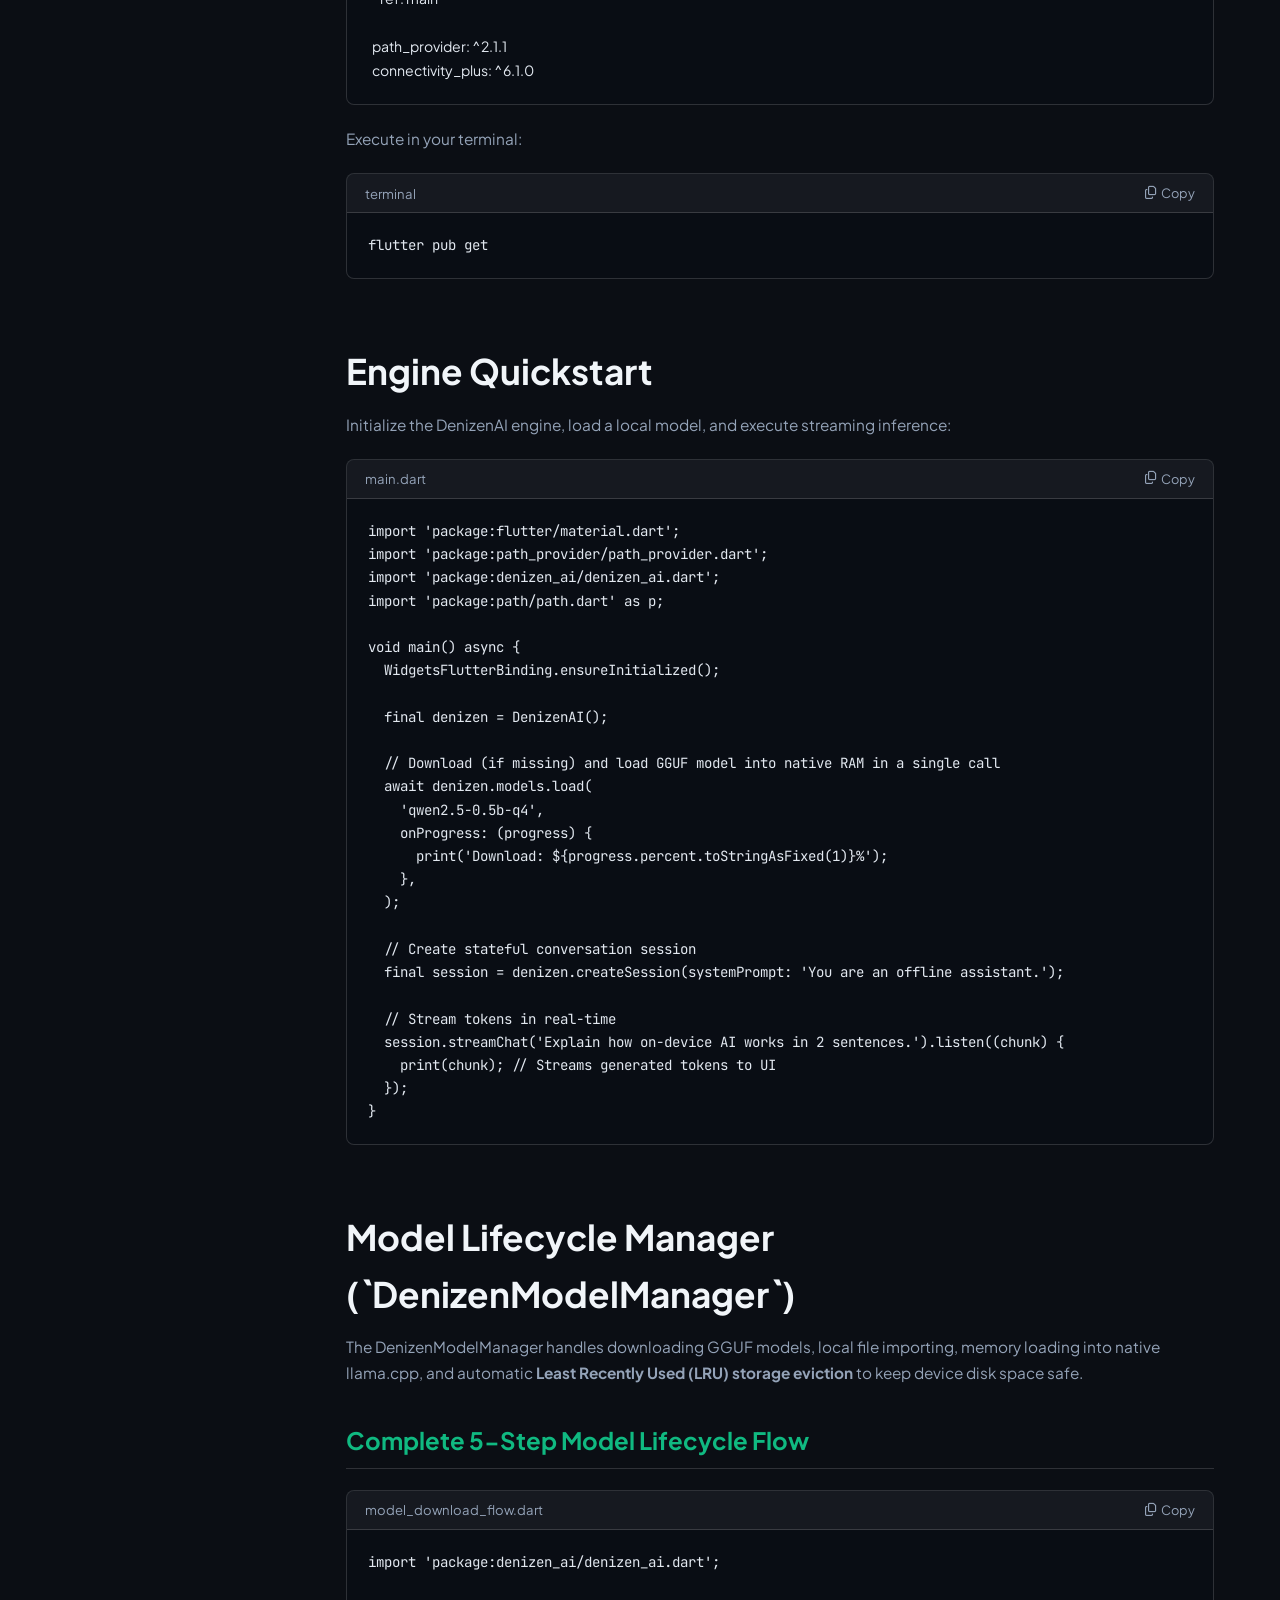
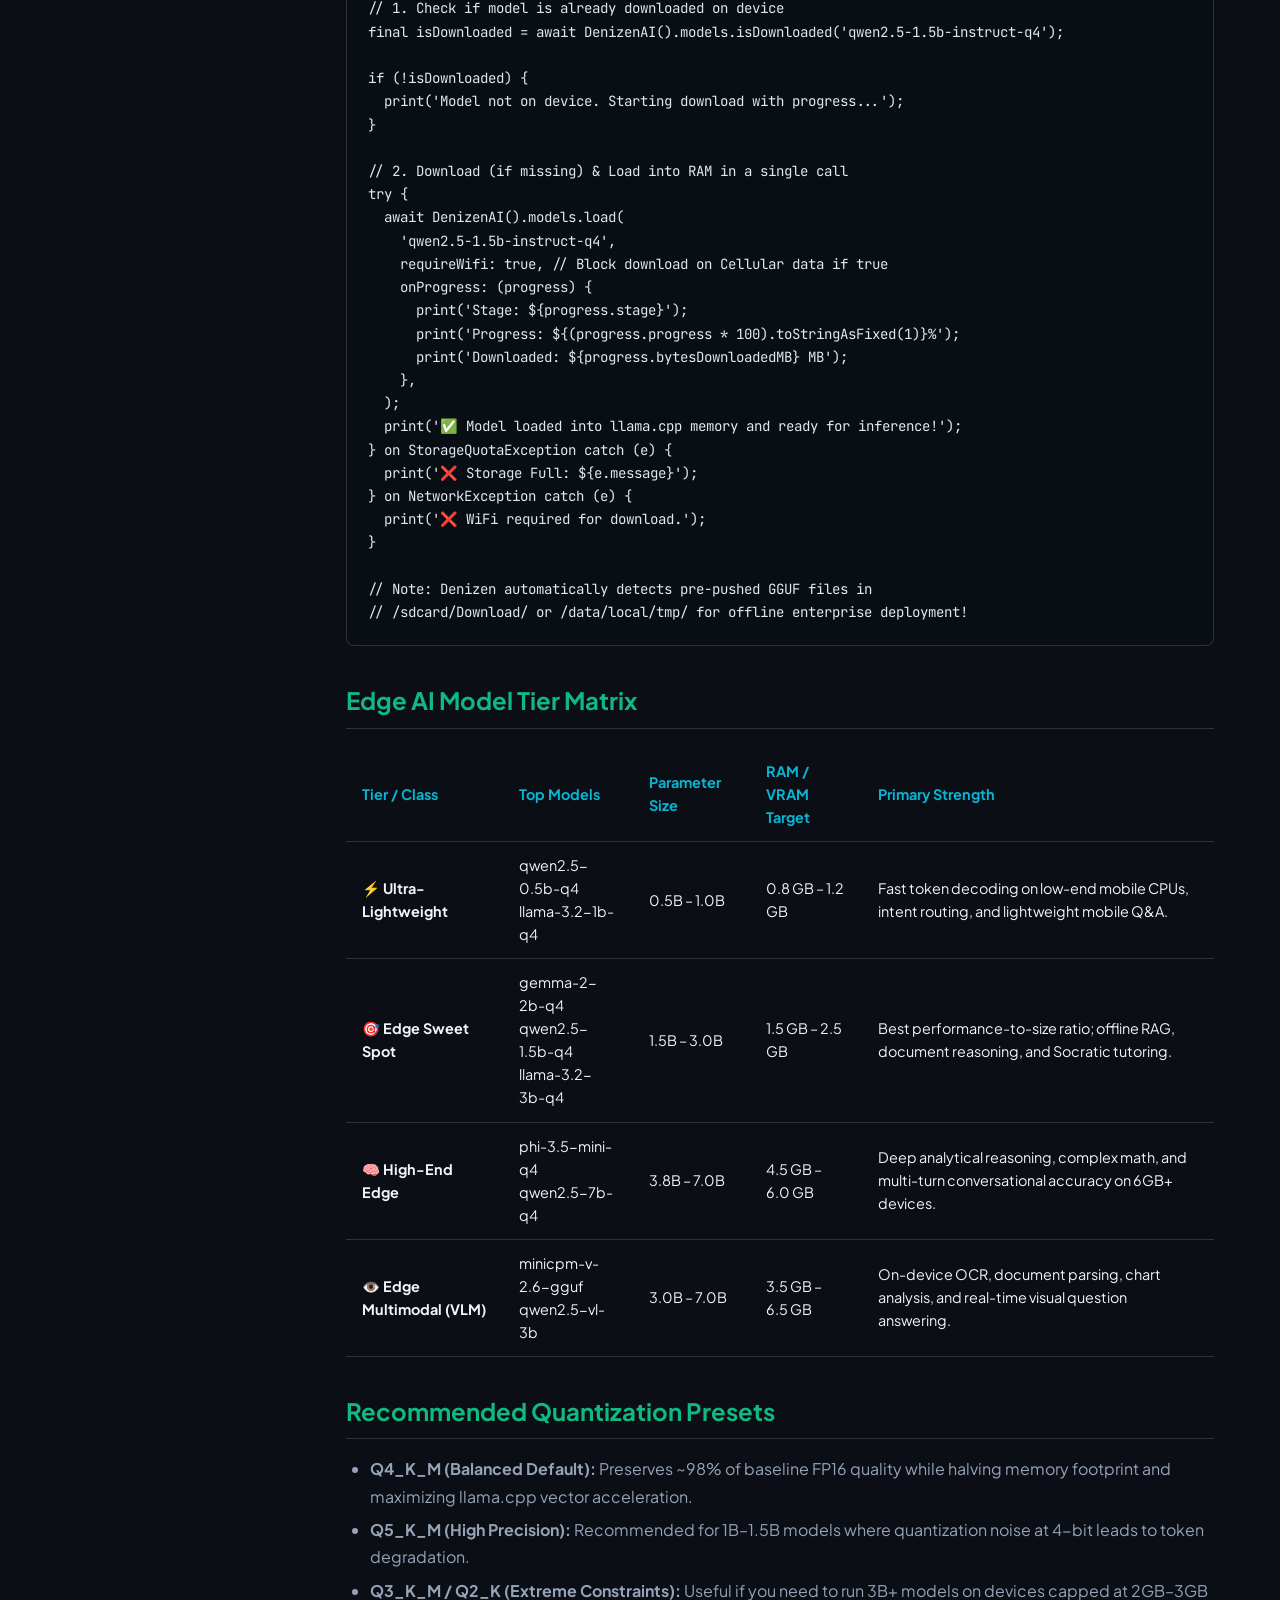
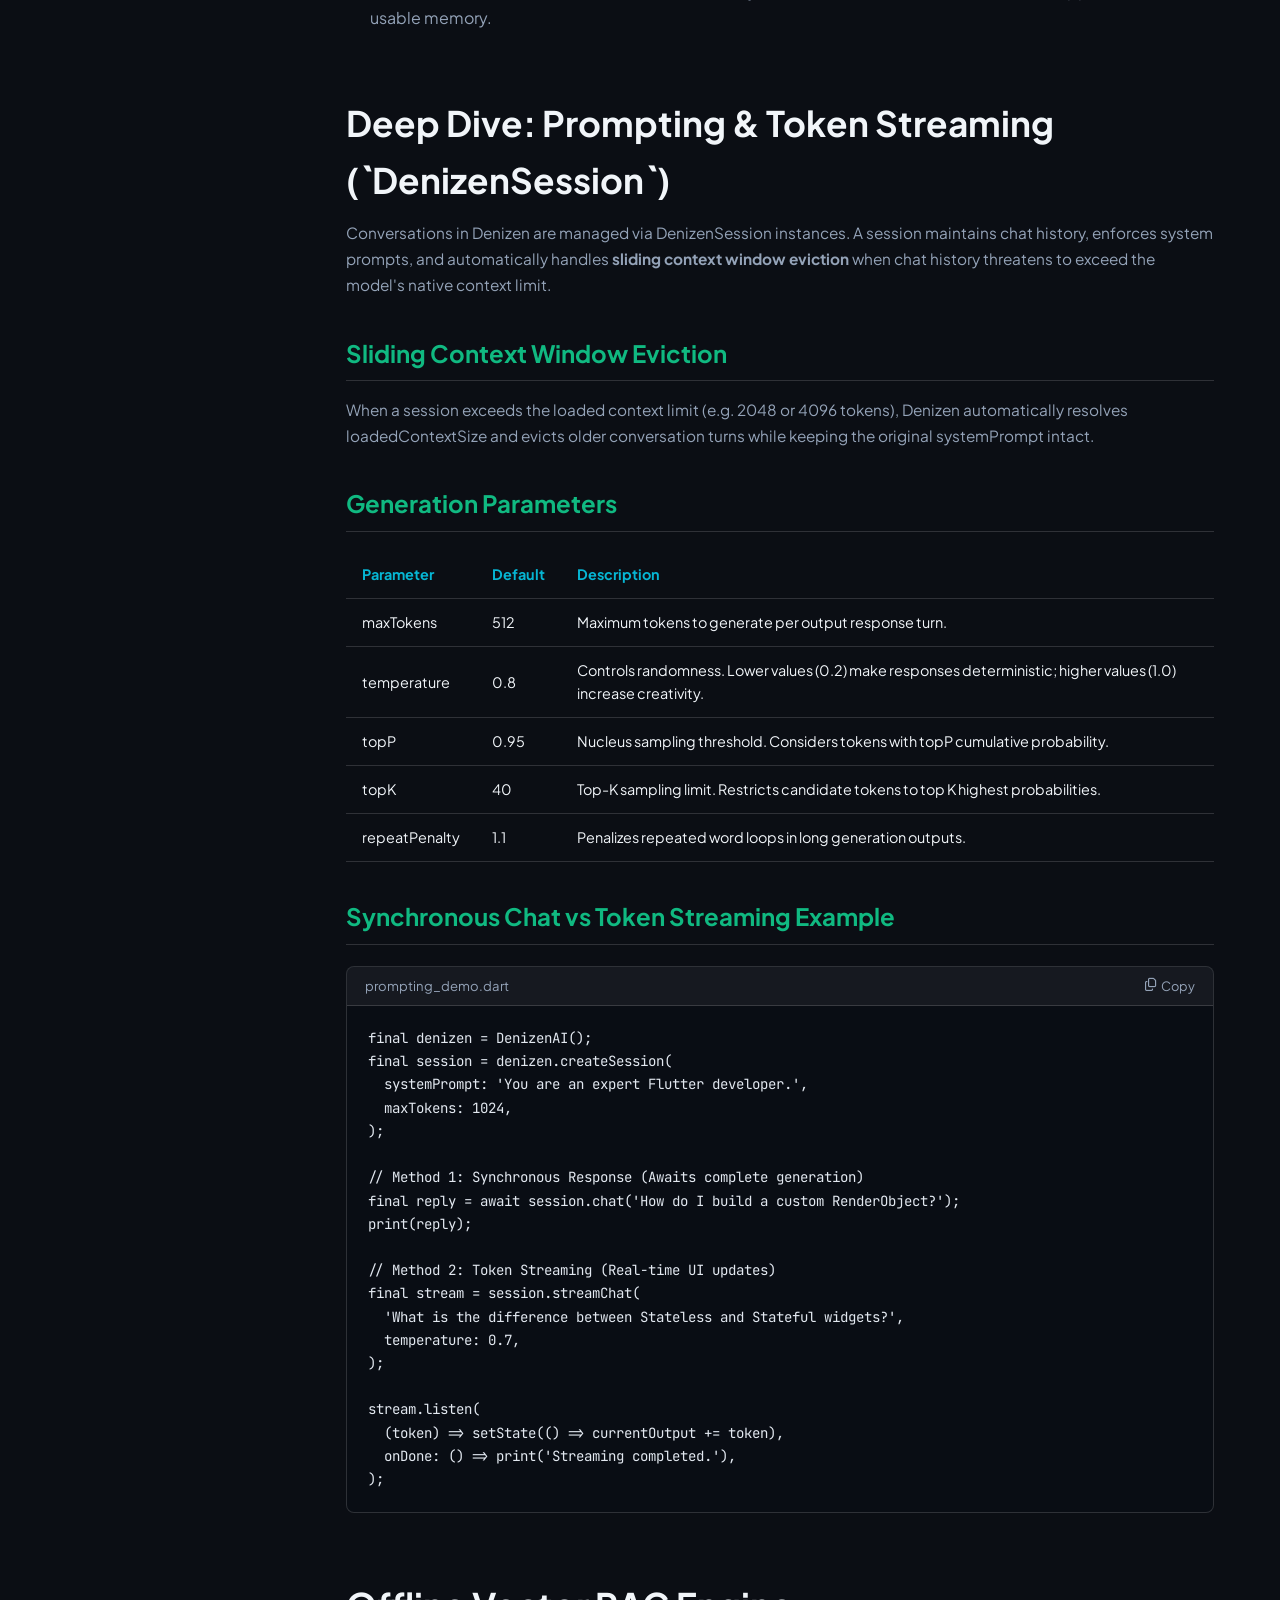
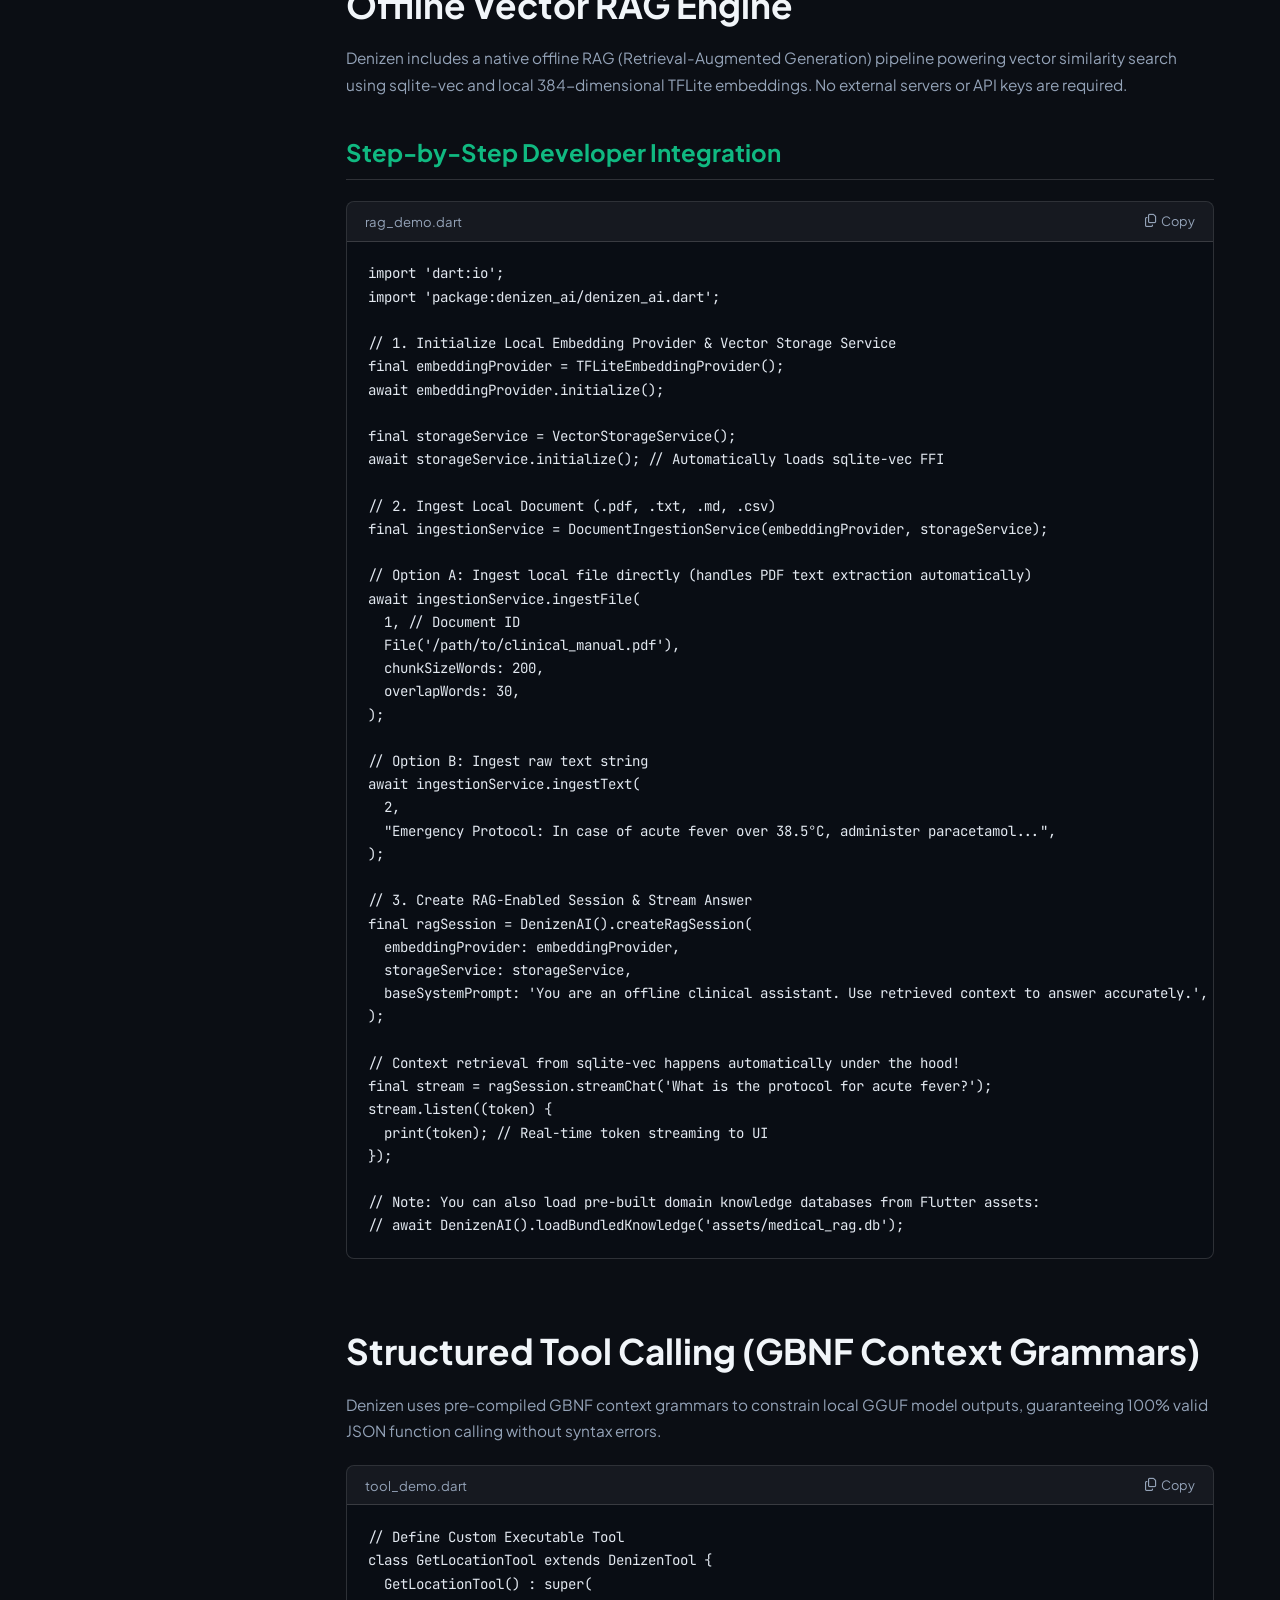
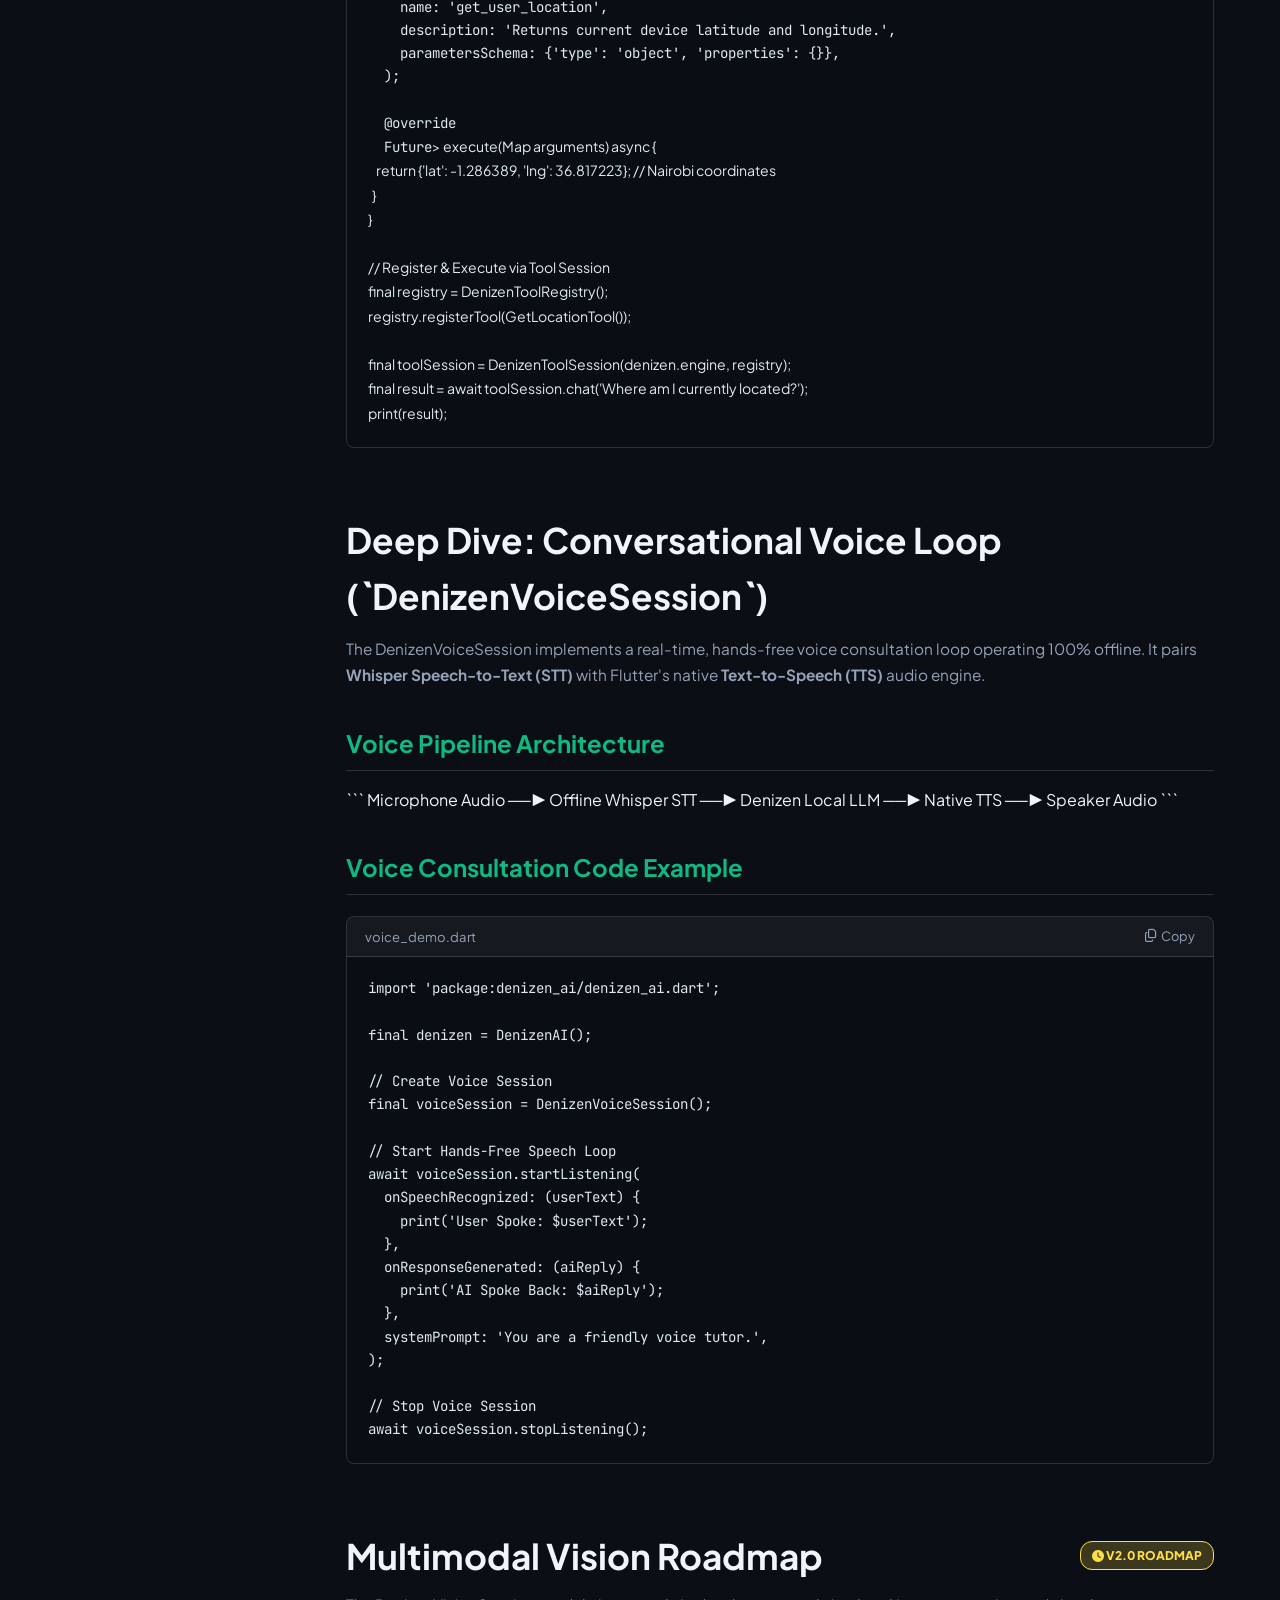
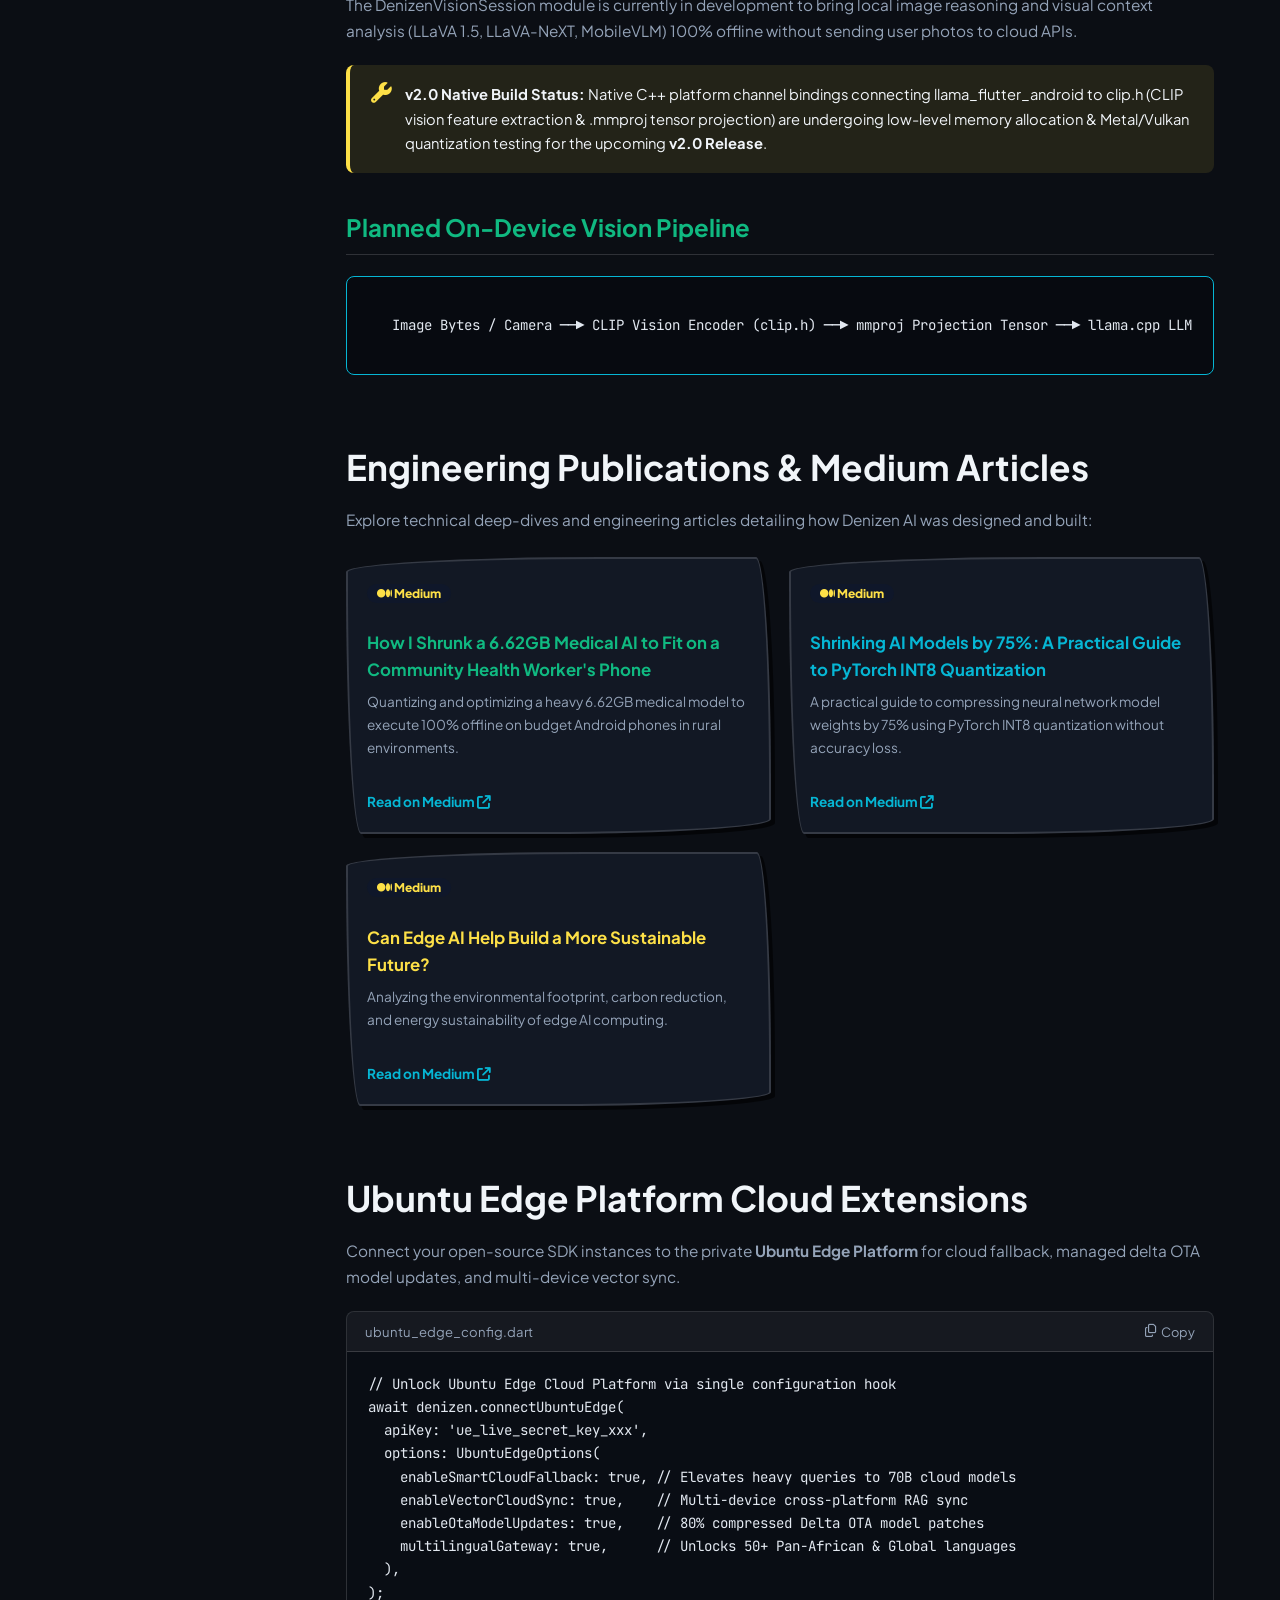
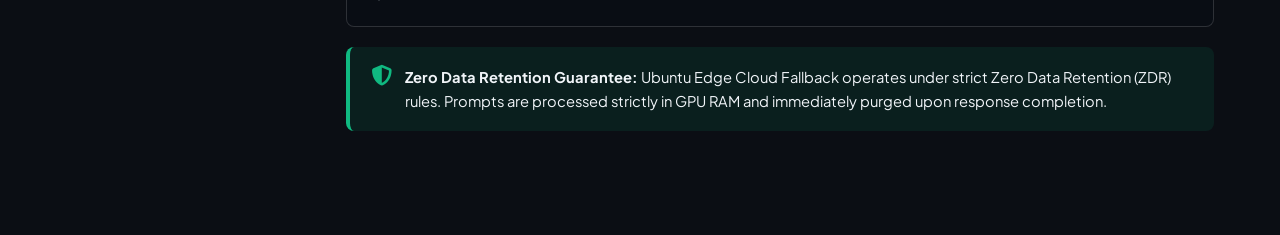
==== commit ef5ab027: "Add Edge AI Model Tier Matrix and Quantization Presets table to website docs" ====
--- a/docs.html
+++ b/docs.html
@@ -563,49 +563,55 @@
 // /sdcard/Download/ or /data/local/tmp/ for offline enterprise deployment!</code></pre>
         </div>
 
-        <h2>Supported Micro-Models</h2>
+        <h2>Edge AI Model Tier Matrix</h2>
         <table class="params-table">
           <thead>
             <tr>
-              <th>Model ID</th>
-              <th>Size</th>
-              <th>Quantization</th>
-              <th>Ideal Device Target</th>
+              <th>Tier / Class</th>
+              <th>Top Models</th>
+              <th>Parameter Size</th>
+              <th>RAM / VRAM Target</th>
+              <th>Primary Strength</th>
             </tr>
           </thead>
           <tbody>
             <tr>
-              <td><code>qwen2.5-0.5b-q4</code></td>
-              <td>~398 MB</td>
-              <td>Q4_K_M</td>
-              <td>Recommended default for budget mobile phones (1.5GB RAM). Fast inference, ultra-low footprint.</td>
-            </tr>
-            <tr>
-              <td><code>gemma-2-2b-q4</code></td>
-              <td>~1.63 GB</td>
-              <td>Q4_K_M</td>
-              <td>Google Gemma 2 2B Instruct. Superior reasoning, math, and high-accuracy instruction following for RAG.</td>
-            </tr>
-            <tr>
-              <td><code>llama-3.2-1b-q4</code></td>
-              <td>~758 MB</td>
-              <td>Q4_K_M</td>
-              <td>Meta Llama 3.2 1B. High instruction-following quality; ideal for general mobile assistants.</td>
-            </tr>
-            <tr>
-              <td><code>qwen2.5-1.5b-q4</code></td>
-              <td>~980 MB</td>
-              <td>Q4_K_M</td>
-              <td>Alibaba Qwen 2.5 1.5B. Excellent multilingual & Kiswahili reasoning under 1.5GB RAM.</td>
-            </tr>
-            <tr>
-              <td><code>phi-3.5-mini-q4</code></td>
-              <td>~2.39 GB</td>
-              <td>Q4_K_M</td>
-              <td>Microsoft Phi-3.5 Mini. Heavy reasoning model; requires devices with 6GB+ RAM.</td>
+              <td><strong>⚡ Ultra-Lightweight</strong></td>
+              <td><code>qwen2.5-0.5b-q4</code><br><code>llama-3.2-1b-q4</code></td>
+              <td>0.5B – 1.0B</td>
+              <td>0.8 GB – 1.2 GB</td>
+              <td>Fast token decoding on low-end mobile CPUs, intent routing, and lightweight mobile Q&A.</td>
+            </tr>
+            <tr>
+              <td><strong>🎯 Edge Sweet Spot</strong></td>
+              <td><code>gemma-2-2b-q4</code><br><code>qwen2.5-1.5b-q4</code><br><code>llama-3.2-3b-q4</code></td>
+              <td>1.5B – 3.0B</td>
+              <td>1.5 GB – 2.5 GB</td>
+              <td>Best performance-to-size ratio; offline RAG, document reasoning, and Socratic tutoring.</td>
+            </tr>
+            <tr>
+              <td><strong>🧠 High-End Edge</strong></td>
+              <td><code>phi-3.5-mini-q4</code><br><code>qwen2.5-7b-q4</code></td>
+              <td>3.8B – 7.0B</td>
+              <td>4.5 GB – 6.0 GB</td>
+              <td>Deep analytical reasoning, complex math, and multi-turn conversational accuracy on 6GB+ devices.</td>
+            </tr>
+            <tr>
+              <td><strong>👁️ Edge Multimodal (VLM)</strong></td>
+              <td><code>minicpm-v-2.6-gguf</code><br><code>qwen2.5-vl-3b</code></td>
+              <td>3.0B – 7.0B</td>
+              <td>3.5 GB – 6.5 GB</td>
+              <td>On-device OCR, document parsing, chart analysis, and real-time visual question answering.</td>
             </tr>
           </tbody>
         </table>
+
+        <h2>Recommended Quantization Presets</h2>
+        <ul>
+          <li><strong><code>Q4_K_M</code> (Balanced Default):</strong> Preserves ~98% of baseline FP16 quality while halving memory footprint and maximizing llama.cpp vector acceleration.</li>
+          <li><strong><code>Q5_K_M</code> (High Precision):</strong> Recommended for 1B–1.5B models where quantization noise at 4-bit leads to token degradation.</li>
+          <li><strong><code>Q3_K_M</code> / <code>Q2_K</code> (Extreme Constraints):</strong> Useful if you need to run 3B+ models on devices capped at 2GB–3GB usable memory.</li>
+        </ul>
       </section>
 
       <!-- SECTION 5: DEEP DIVE - PROMPTING & STREAMING -->
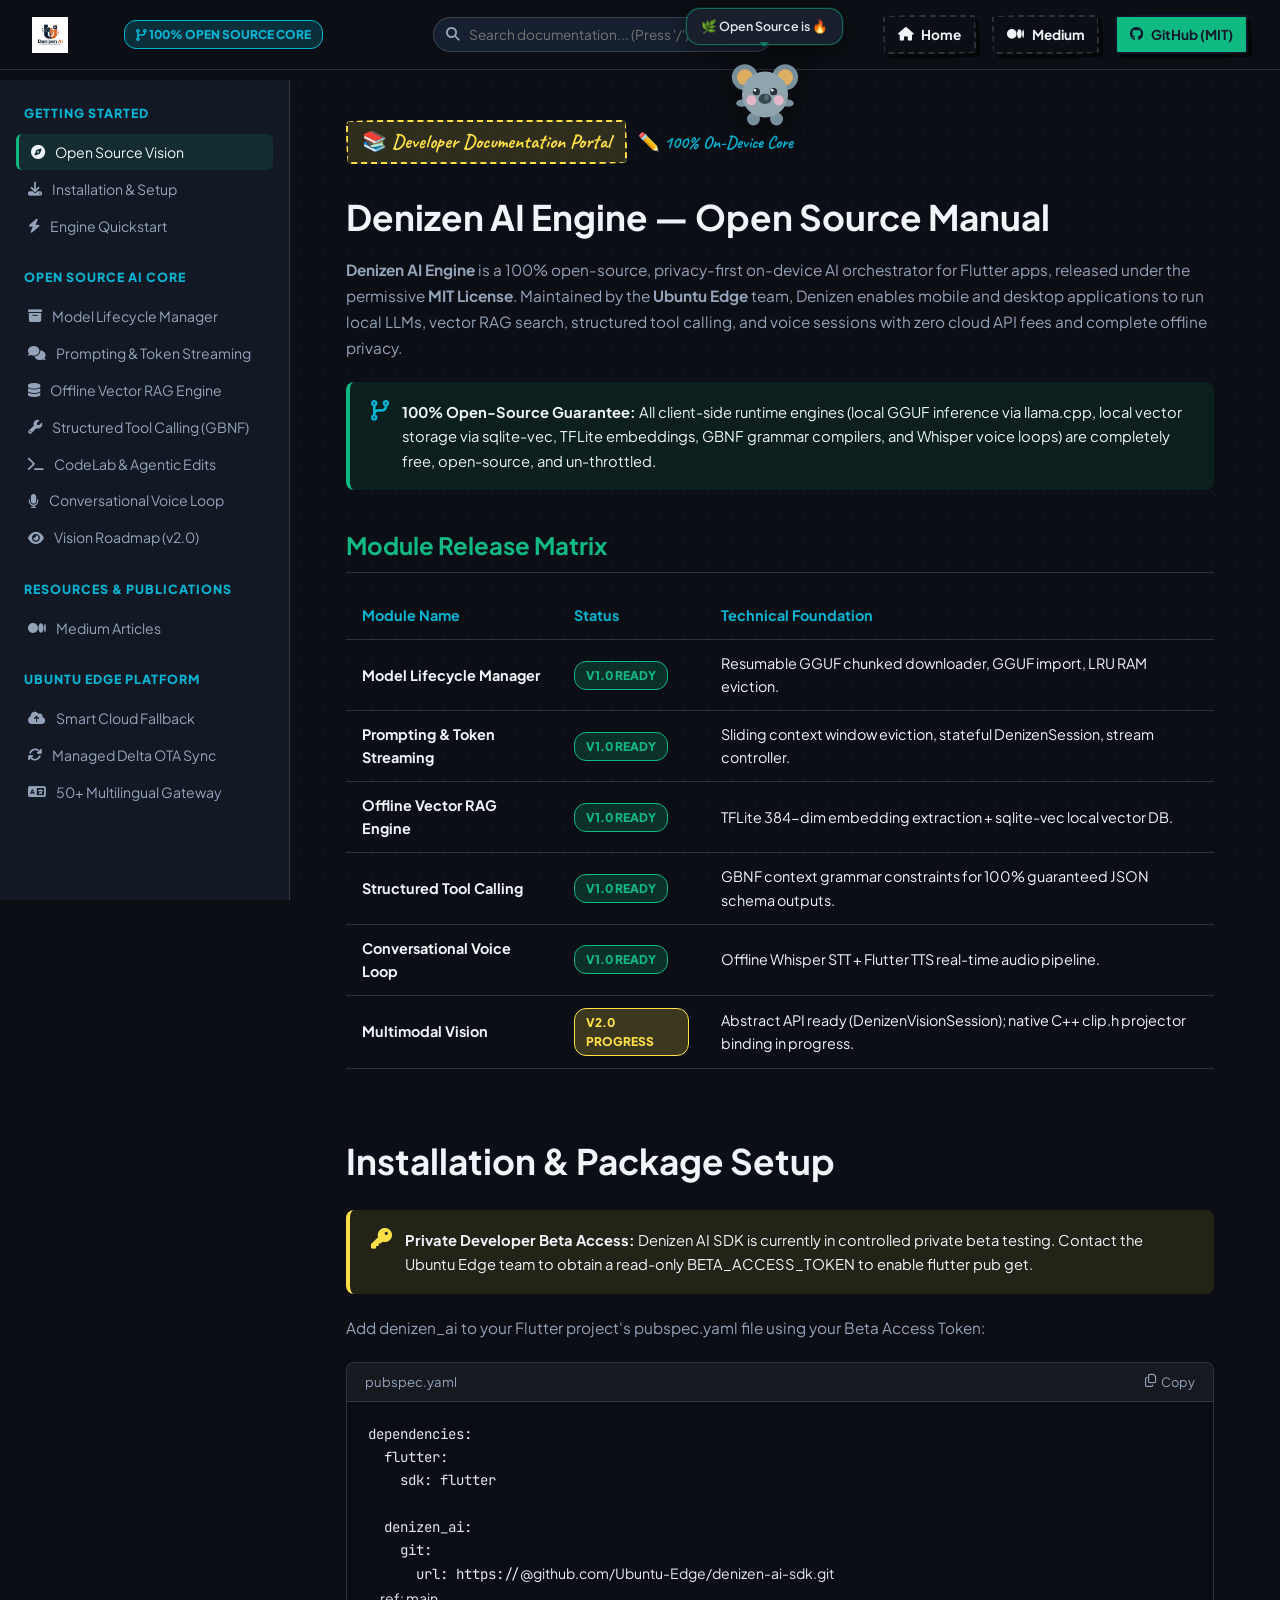
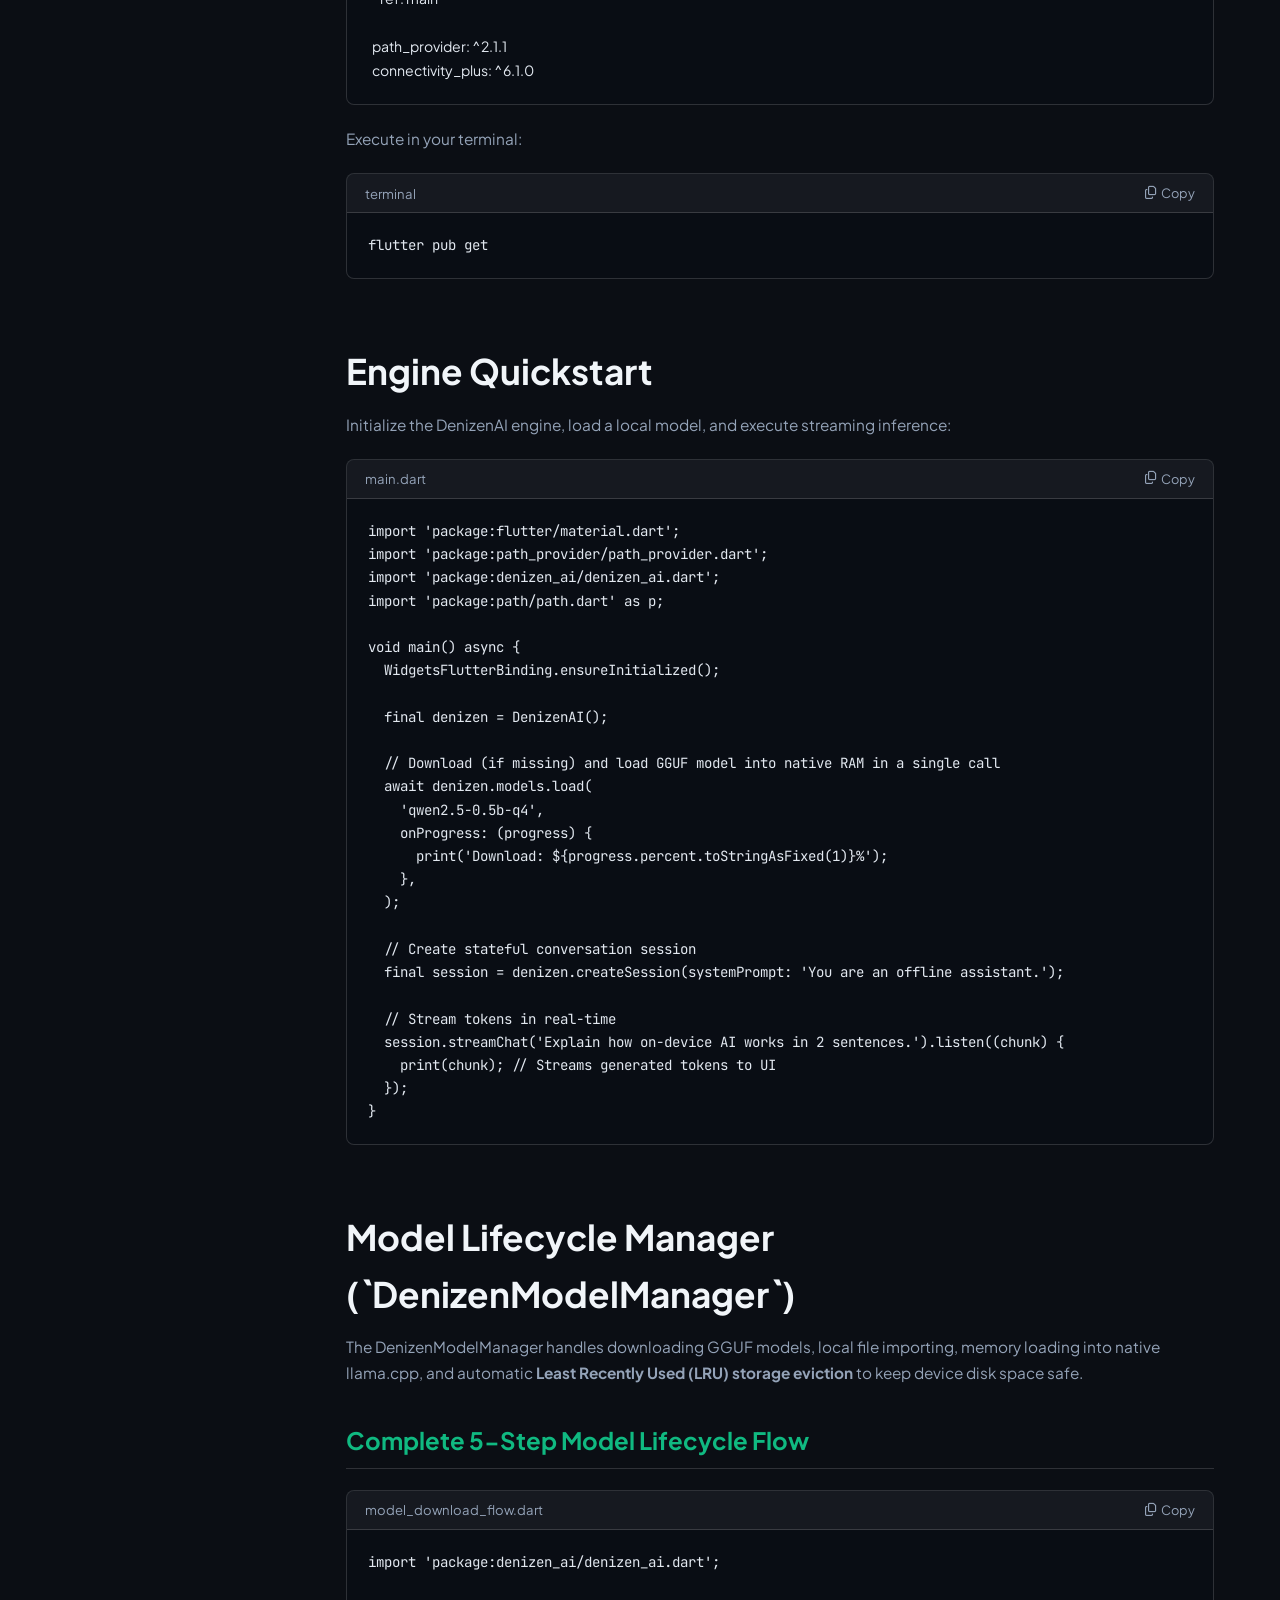
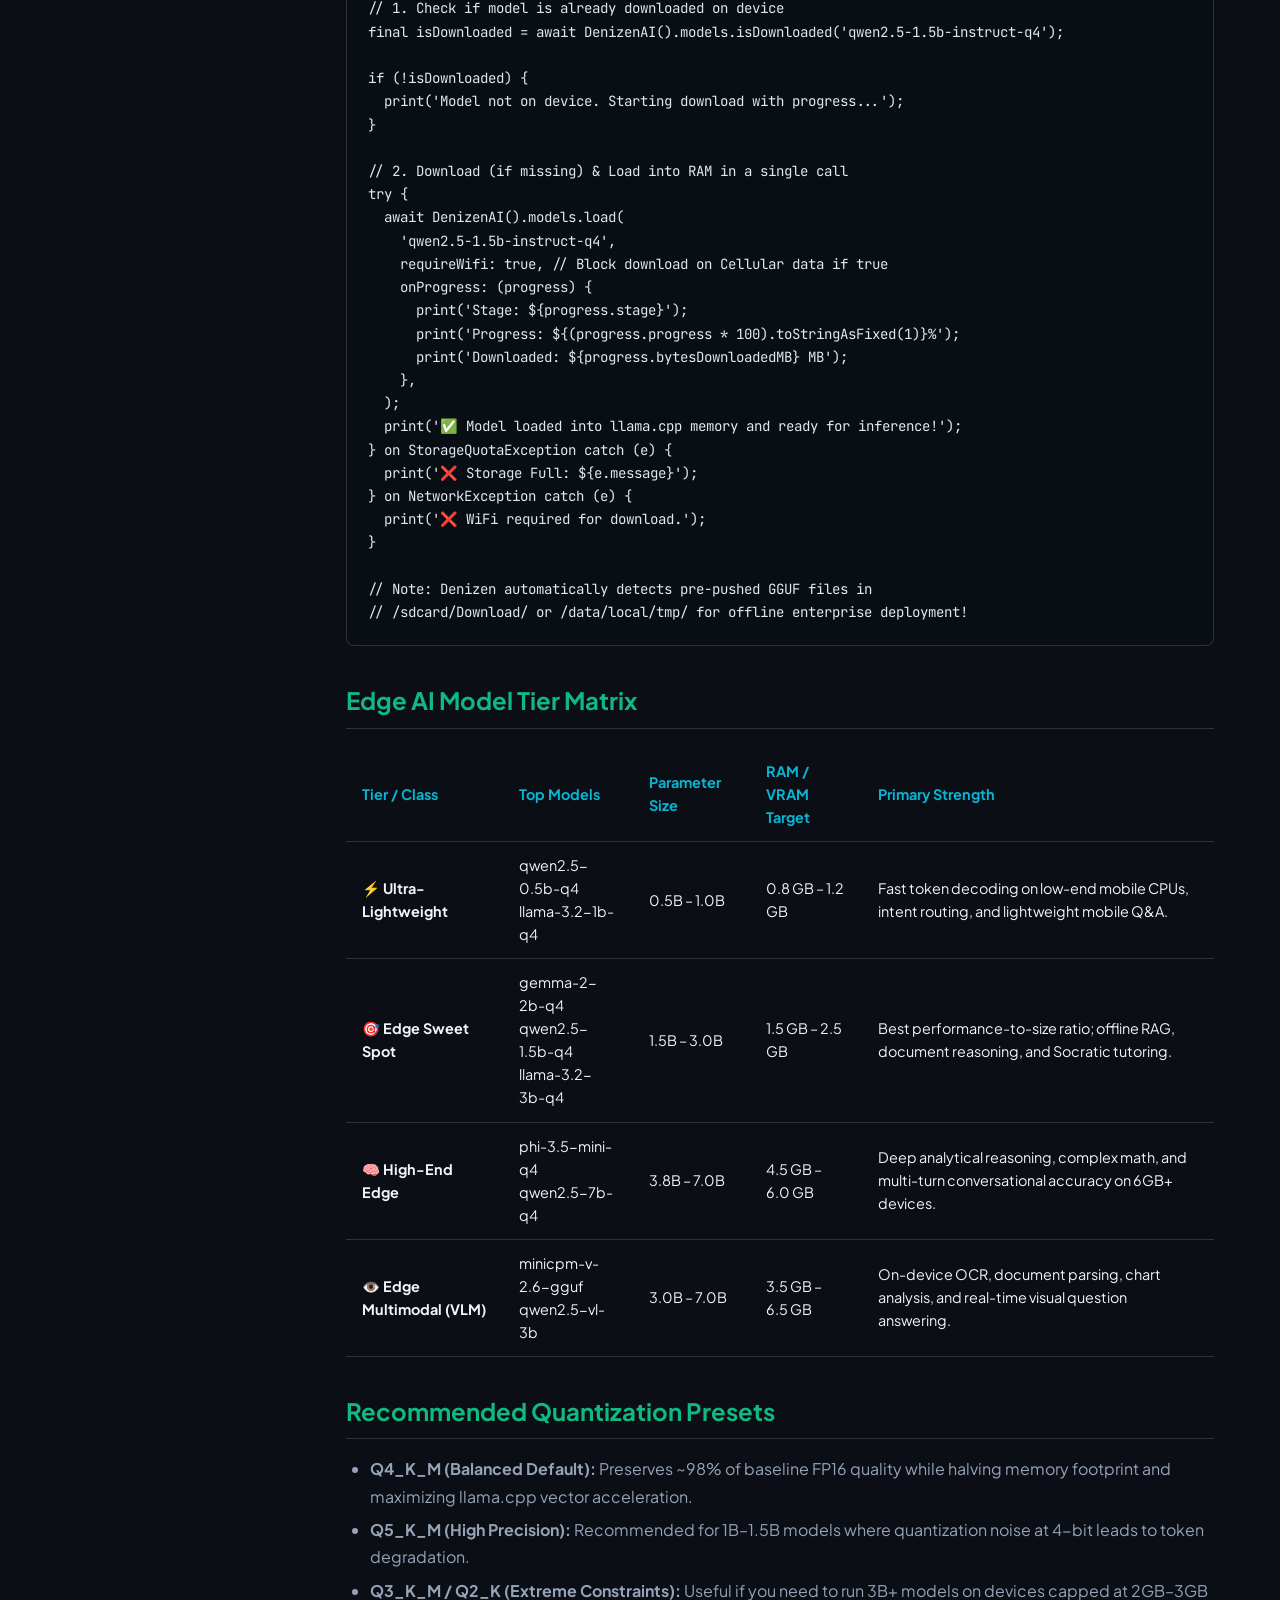
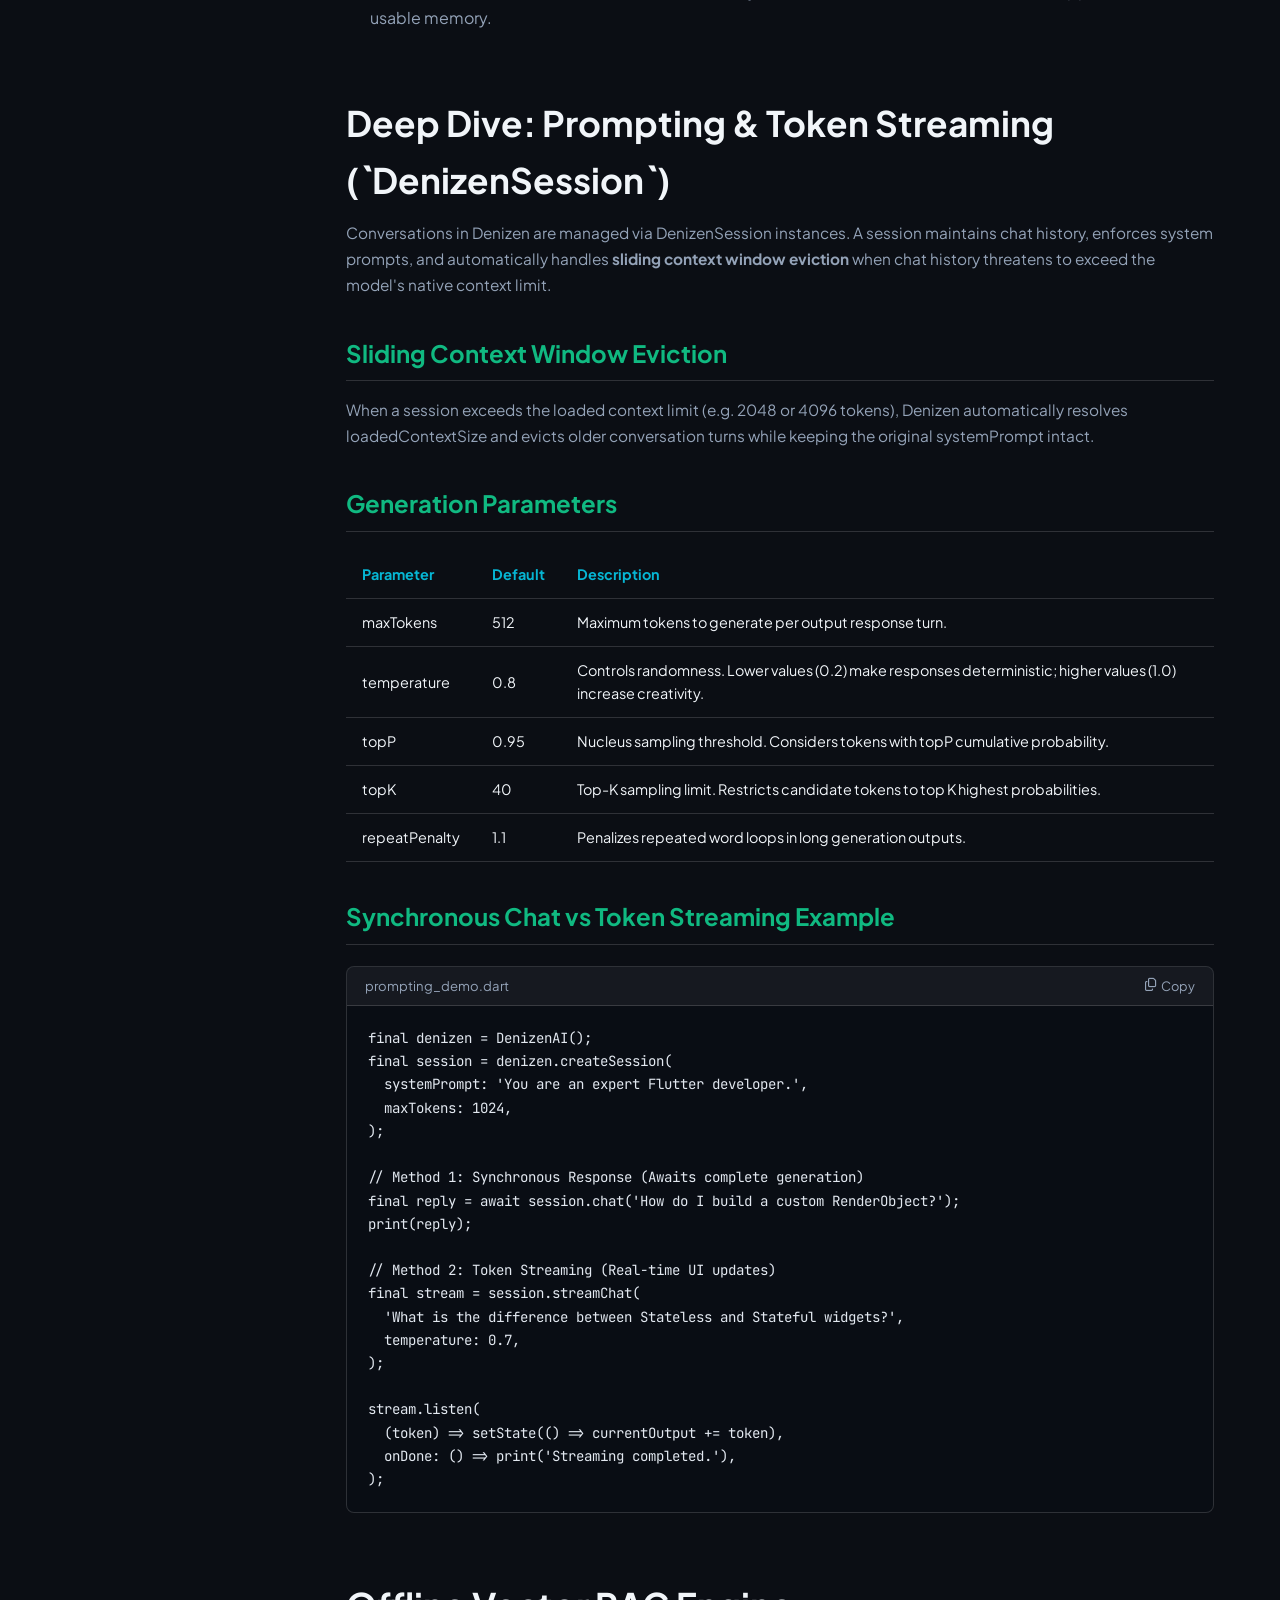
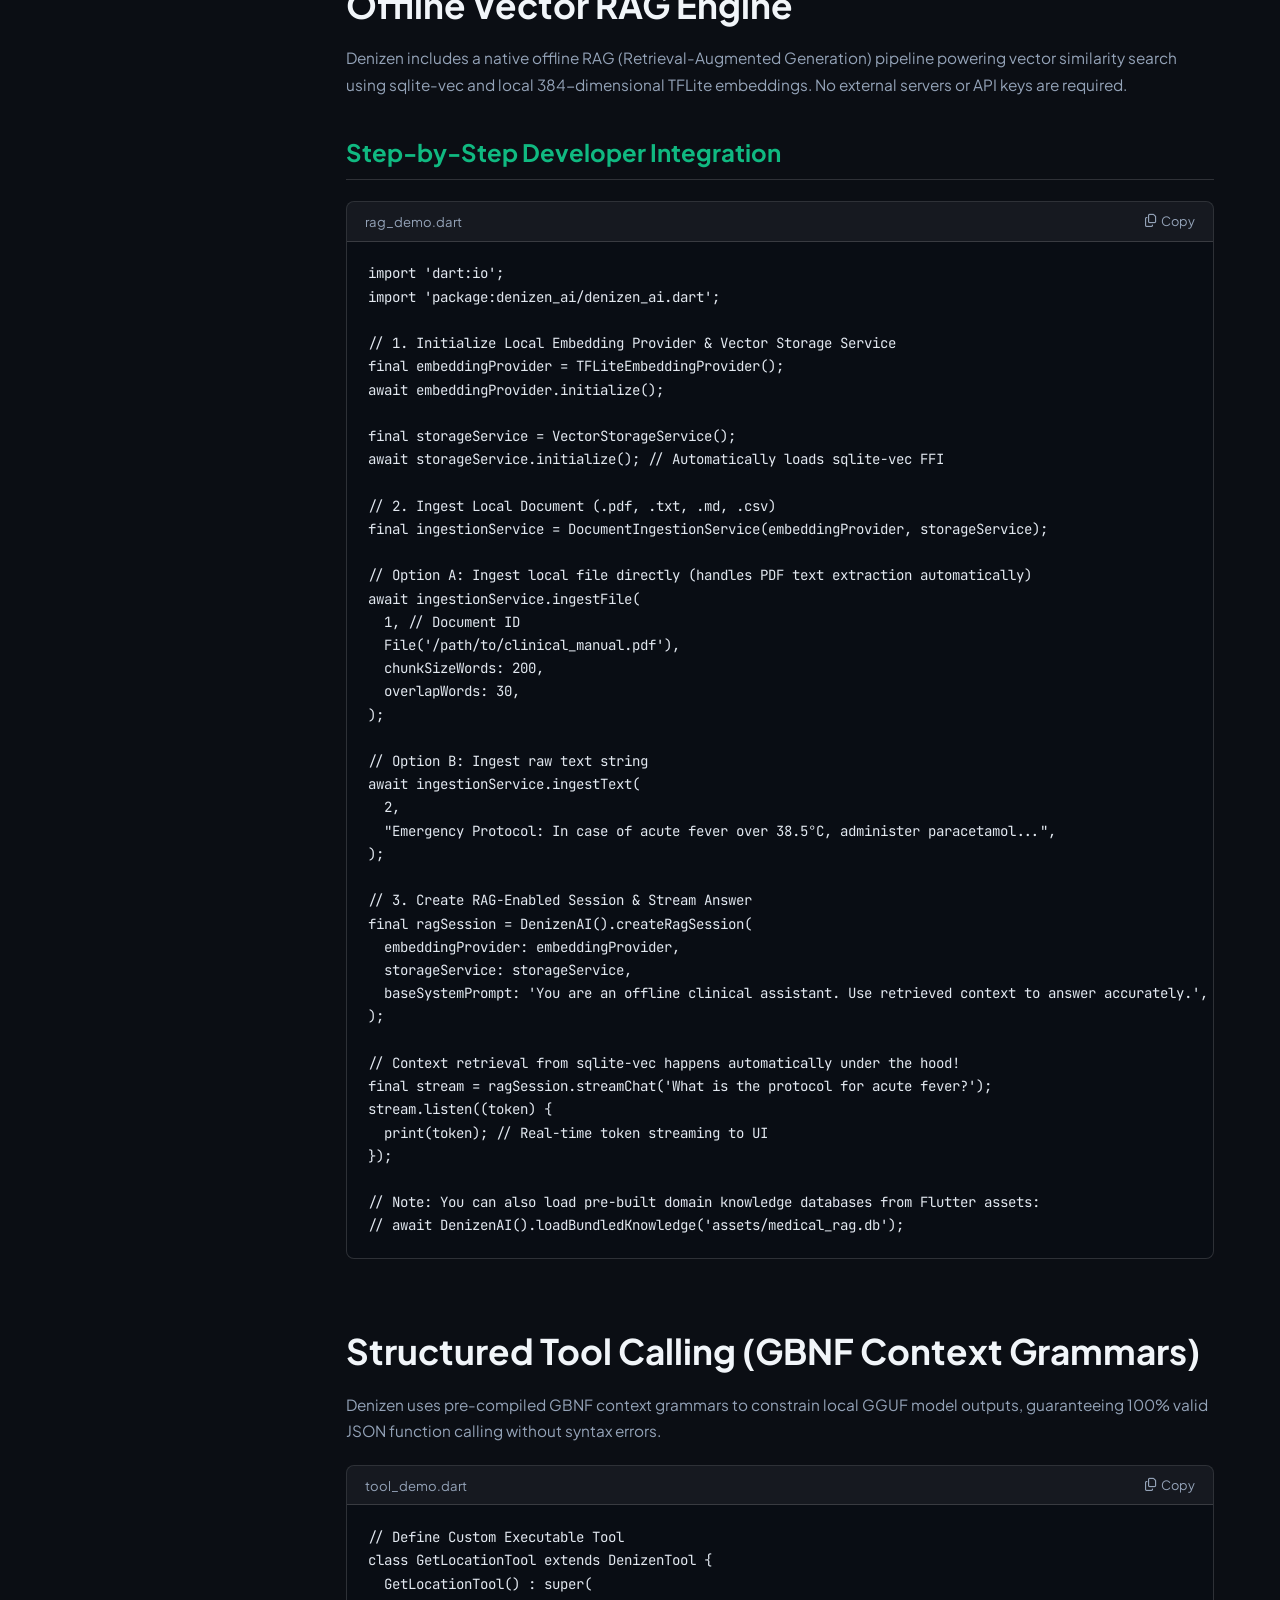
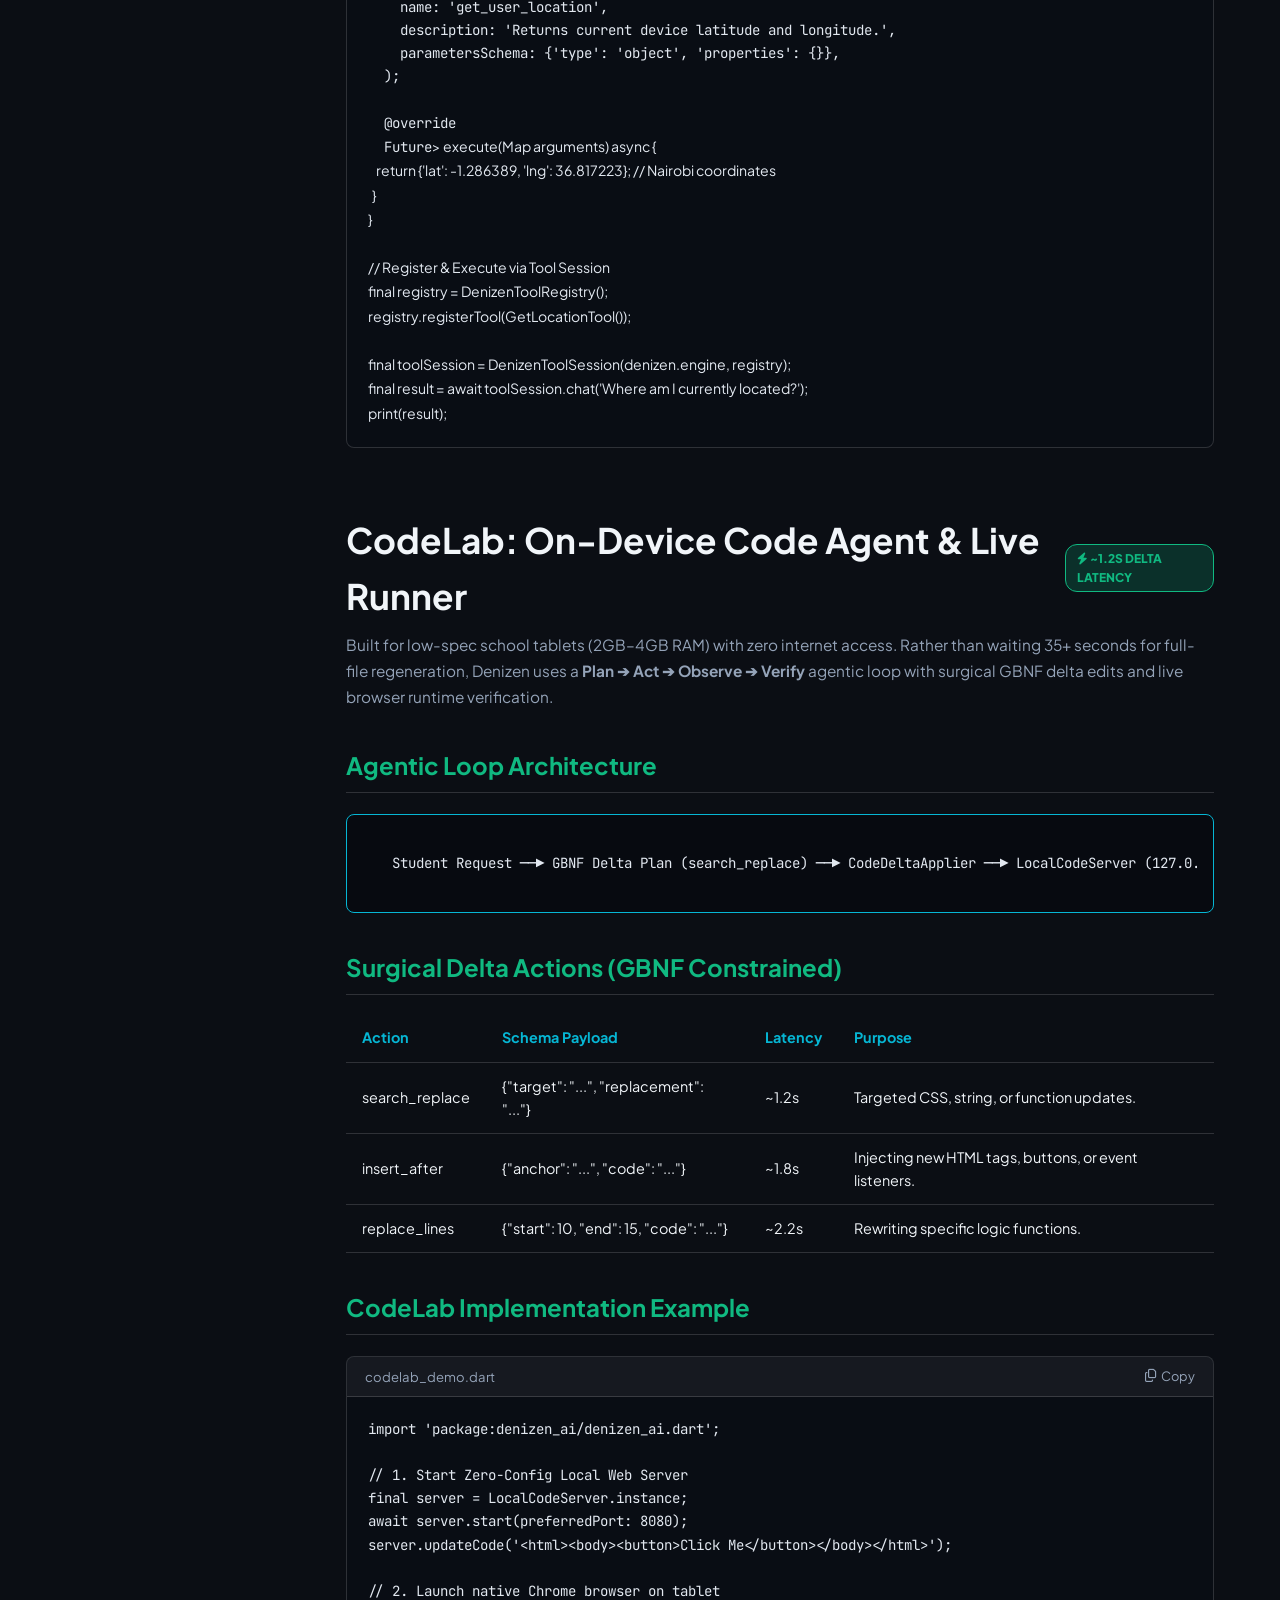
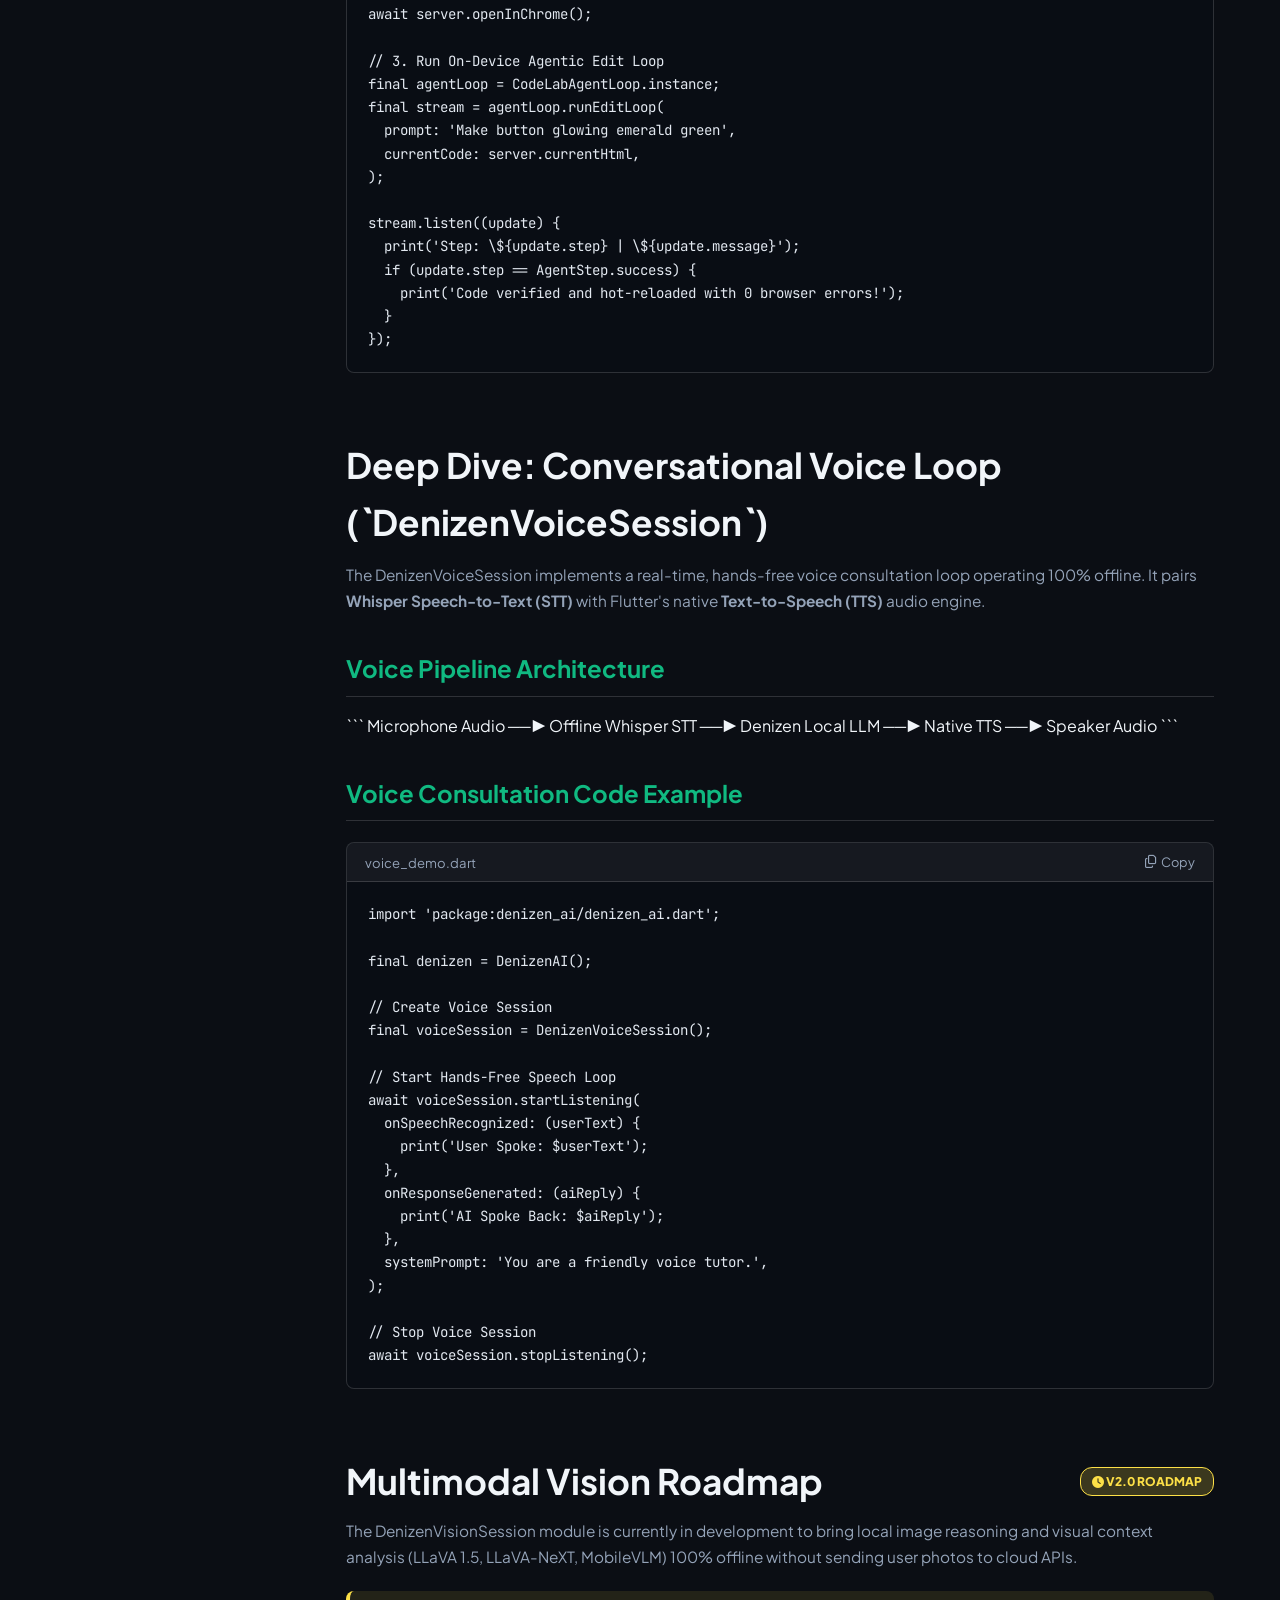
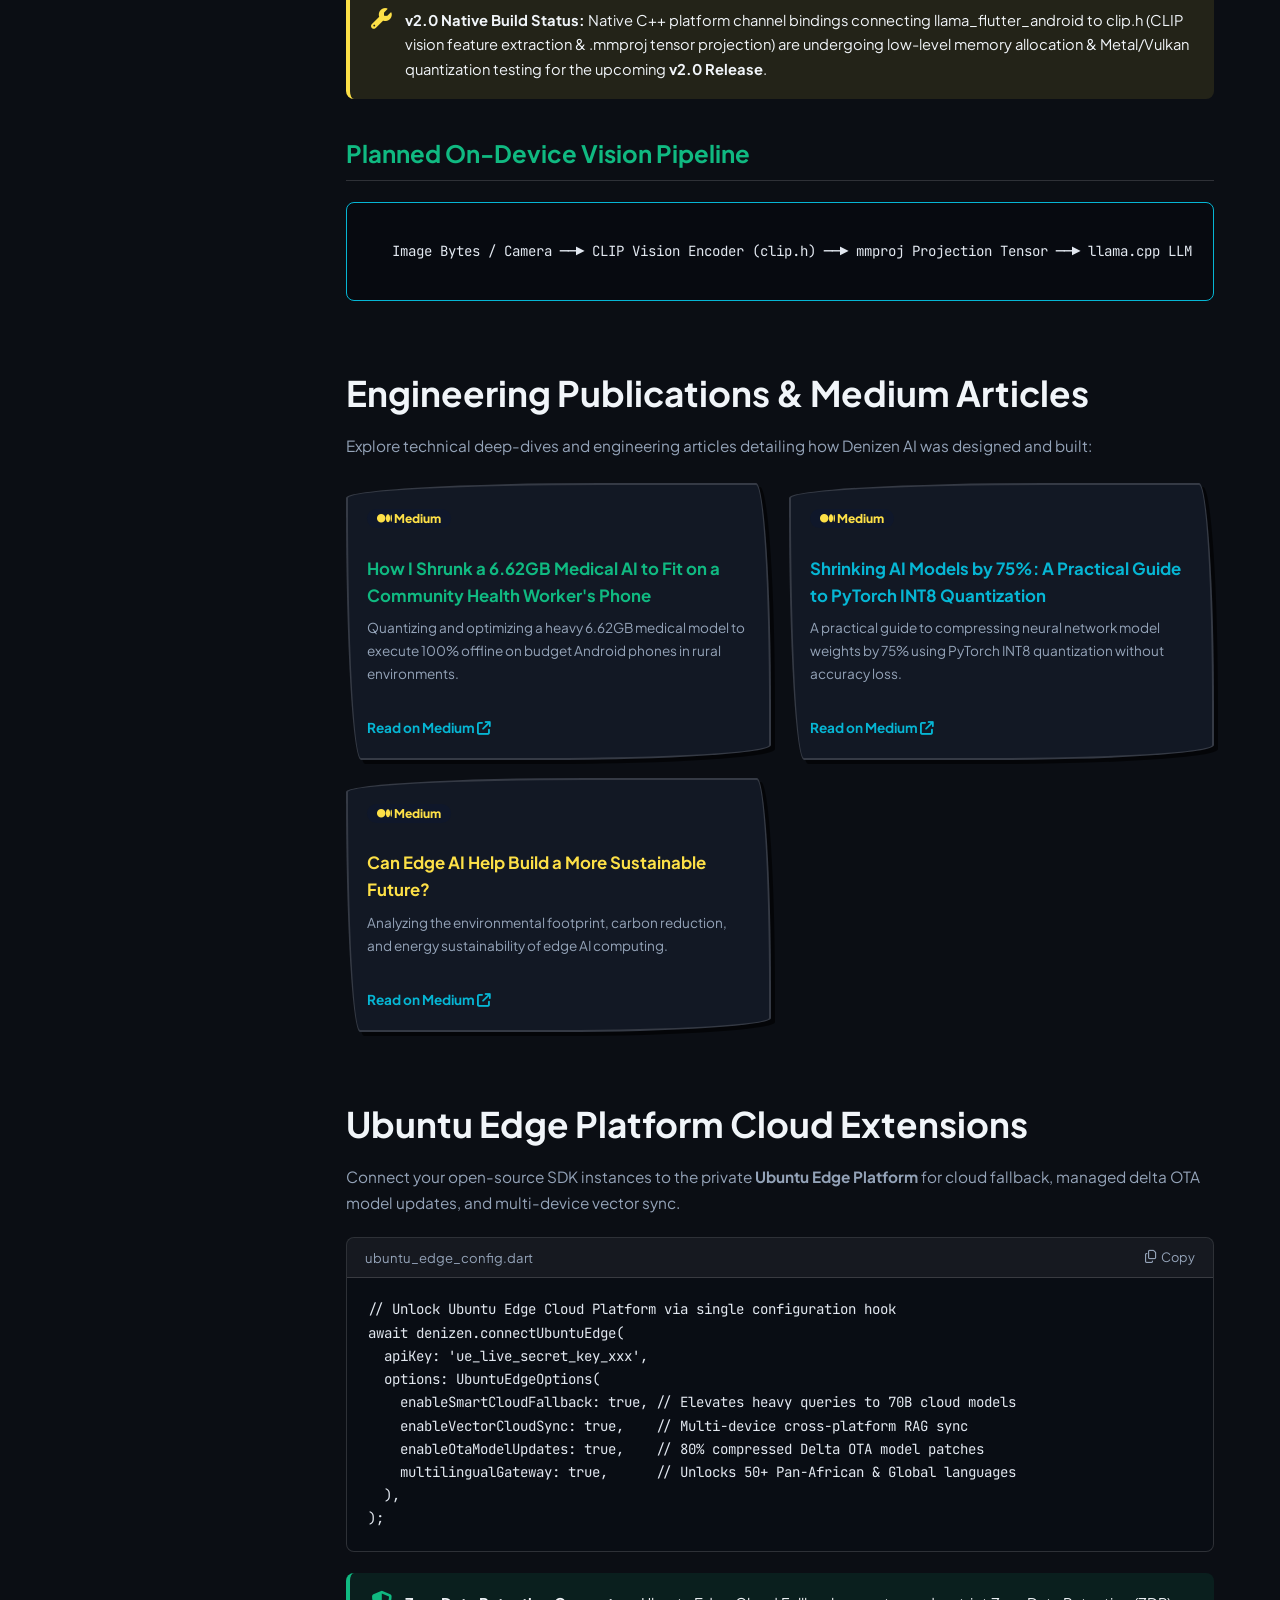
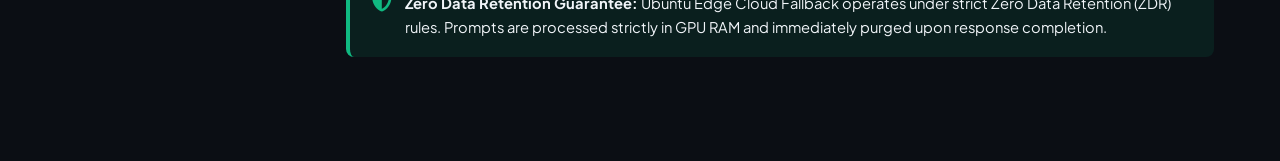
==== commit c71ae0aa: "feat(website): showcase CodeLab STEM sandbox, interactive agentic delta simulator and docs" ====
--- a/docs.html
+++ b/docs.html
@@ -356,6 +356,7 @@
           <li><a href="#prompting-streaming"><i class="fa-solid fa-comments"></i> Prompting & Token Streaming</a></li>
           <li><a href="#vector-rag"><i class="fa-solid fa-database"></i> Offline Vector RAG Engine</a></li>
           <li><a href="#tool-calling"><i class="fa-solid fa-wrench"></i> Structured Tool Calling (GBNF)</a></li>
+          <li><a href="#codelab-engine"><i class="fa-solid fa-terminal"></i> CodeLab & Agentic Edits</a></li>
           <li><a href="#voice-engine"><i class="fa-solid fa-microphone"></i> Conversational Voice Loop</a></li>
           <li><a href="#multimodal-vision"><i class="fa-solid fa-eye"></i> Vision Roadmap (v2.0)</a></li>
         </ul>
@@ -776,6 +777,83 @@
 final toolSession = DenizenToolSession(denizen.engine, registry);
 final result = await toolSession.chat('Where am I currently located?');
 print(result);</code></pre>
+        </div>
+      </section>
+
+      <!-- SECTION: CODELAB & AGENTIC DELTA EDITS -->
+      <section id="codelab-engine" class="docs-section">
+        <div style="display: flex; align-items: center; justify-content: space-between; margin-bottom: 0.5rem;">
+          <h1 style="margin: 0;">CodeLab: On-Device Code Agent & Live Runner</h1>
+          <span class="badge-status badge-ready"><i class="fa-solid fa-bolt"></i> ~1.2s Delta Latency</span>
+        </div>
+        <p>Built for low-spec school tablets (2GB–4GB RAM) with zero internet access. Rather than waiting 35+ seconds for full-file regeneration, Denizen uses a <strong>Plan ➔ Act ➔ Observe ➔ Verify</strong> agentic loop with surgical GBNF delta edits and live browser runtime verification.</p>
+
+        <h2>Agentic Loop Architecture</h2>
+        <div class="code-block-wrapper" style="background: #070a10; padding: 1rem; border-color: var(--sketch-cyan);">
+          <pre style="margin: 0; padding: 0;"><code> Student Request ──▶ GBNF Delta Plan (search_replace) ──▶ CodeDeltaApplier ──▶ LocalCodeServer (127.0.0.1:8080) ──▶ Chrome Live Runner ──▶ Observe Runtime (window.onerror)</code></pre>
+        </div>
+
+        <h2>Surgical Delta Actions (GBNF Constrained)</h2>
+        <table class="params-table">
+          <thead>
+            <tr>
+              <th>Action</th>
+              <th>Schema Payload</th>
+              <th>Latency</th>
+              <th>Purpose</th>
+            </tr>
+          </thead>
+          <tbody>
+            <tr>
+              <td><code>search_replace</code></td>
+              <td><code>{"target": "...", "replacement": "..."}</code></td>
+              <td>~1.2s</td>
+              <td>Targeted CSS, string, or function updates.</td>
+            </tr>
+            <tr>
+              <td><code>insert_after</code></td>
+              <td><code>{"anchor": "...", "code": "..."}</code></td>
+              <td>~1.8s</td>
+              <td>Injecting new HTML tags, buttons, or event listeners.</td>
+            </tr>
+            <tr>
+              <td><code>replace_lines</code></td>
+              <td><code>{"start": 10, "end": 15, "code": "..."}</code></td>
+              <td>~2.2s</td>
+              <td>Rewriting specific logic functions.</td>
+            </tr>
+          </tbody>
+        </table>
+
+        <h2>CodeLab Implementation Example</h2>
+        <div class="code-block-wrapper">
+          <div class="code-header">
+            <span>codelab_demo.dart</span>
+            <button class="btn-copy" onclick="copyCode(this)"><i class="fa-regular fa-copy"></i> Copy</button>
+          </div>
+          <pre><code>import 'package:denizen_ai/denizen_ai.dart';
+
+// 1. Start Zero-Config Local Web Server
+final server = LocalCodeServer.instance;
+await server.start(preferredPort: 8080);
+server.updateCode('&lt;html&gt;&lt;body&gt;&lt;button&gt;Click Me&lt;/button&gt;&lt;/body&gt;&lt;/html&gt;');
+
+// 2. Launch native Chrome browser on tablet
+await server.openInChrome();
+
+// 3. Run On-Device Agentic Edit Loop
+final agentLoop = CodeLabAgentLoop.instance;
+final stream = agentLoop.runEditLoop(
+  prompt: 'Make button glowing emerald green',
+  currentCode: server.currentHtml,
+);
+
+stream.listen((update) {
+  print('Step: \${update.step} | \${update.message}');
+  if (update.step == AgentStep.success) {
+    print('Code verified and hot-reloaded with 0 browser errors!');
+  }
+});</code></pre>
         </div>
       </section>
 
--- a/styles.css
+++ b/styles.css
@@ -1548,3 +1548,149 @@
     padding: 20px;
   }
 }
+
+/* ==========================================================================
+   CodeLab Showcase & Agentic Sandbox Styles
+   ========================================================================== */
+.codelab-section {
+  position: relative;
+  overflow: hidden;
+}
+
+.codelab-wrapper {
+  background: var(--bg-card);
+  border: 2px solid var(--border-sketch);
+  border-radius: 20px;
+  padding: 32px;
+  box-shadow: 0 20px 50px rgba(0, 0, 0, 0.3);
+}
+
+.codelab-simulator-grid {
+  display: grid;
+  grid-template-columns: 1fr 1.15fr;
+  gap: 28px;
+  margin-top: 24px;
+}
+
+@media (max-width: 900px) {
+  .codelab-simulator-grid {
+    grid-template-columns: 1fr;
+  }
+}
+
+.codelab-controls {
+  display: flex;
+  flex-direction: column;
+  gap: 16px;
+}
+
+.codelab-template-chips {
+  display: flex;
+  gap: 8px;
+  flex-wrap: wrap;
+  margin-bottom: 8px;
+}
+
+.codelab-template-chip {
+  background: var(--bg-input);
+  border: 1px solid var(--border-sketch);
+  color: var(--text-muted);
+  padding: 6px 12px;
+  border-radius: 8px;
+  font-size: 0.85rem;
+  font-weight: 600;
+  cursor: pointer;
+  transition: all 0.2s ease;
+}
+
+.codelab-template-chip:hover,
+.codelab-template-chip.active {
+  background: rgba(56, 189, 248, 0.15);
+  border-color: var(--sketch-cyan);
+  color: var(--sketch-cyan);
+}
+
+.agentic-pipeline-box {
+  background: var(--bg-input);
+  border: 1px solid var(--border-sketch);
+  border-radius: 12px;
+  padding: 14px;
+  font-family: var(--font-mono);
+  font-size: 0.82rem;
+  display: flex;
+  flex-direction: column;
+  gap: 8px;
+}
+
+.pipeline-step {
+  display: flex;
+  align-items: center;
+  gap: 8px;
+  color: var(--text-muted);
+  transition: color 0.2s ease;
+}
+
+.pipeline-step.active {
+  color: var(--sketch-mint);
+  font-weight: 700;
+}
+
+.pipeline-step.done {
+  color: var(--sketch-cyan);
+}
+
+.codelab-browser-card {
+  background: #090d16;
+  border: 1px solid var(--border-sketch);
+  border-radius: 14px;
+  overflow: hidden;
+  display: flex;
+  flex-direction: column;
+  box-shadow: 0 10px 30px rgba(0, 0, 0, 0.5);
+}
+
+.codelab-browser-topbar {
+  background: #131b2e;
+  border-bottom: 1px solid var(--border-sketch);
+  padding: 10px 14px;
+  display: flex;
+  align-items: center;
+  justify-content: space-between;
+}
+
+.codelab-url-bar {
+  background: #090d16;
+  border: 1px solid rgba(255, 255, 255, 0.1);
+  border-radius: 6px;
+  padding: 4px 10px;
+  font-family: var(--font-mono);
+  font-size: 0.78rem;
+  color: var(--text-muted);
+  display: flex;
+  align-items: center;
+  gap: 6px;
+}
+
+.codelab-preview-frame {
+  padding: 24px;
+  min-height: 260px;
+  display: flex;
+  flex-direction: column;
+  align-items: center;
+  justify-content: center;
+  background: linear-gradient(135deg, #0b1120 0%, #1e1b4b 100%);
+  text-align: center;
+}
+
+.codelab-diff-badge {
+  background: rgba(16, 185, 129, 0.12);
+  border: 1px solid var(--sketch-mint);
+  border-radius: 8px;
+  padding: 8px 12px;
+  font-family: var(--font-mono);
+  font-size: 0.78rem;
+  color: var(--sketch-mint);
+  margin-top: 10px;
+  display: none;
+}
+
